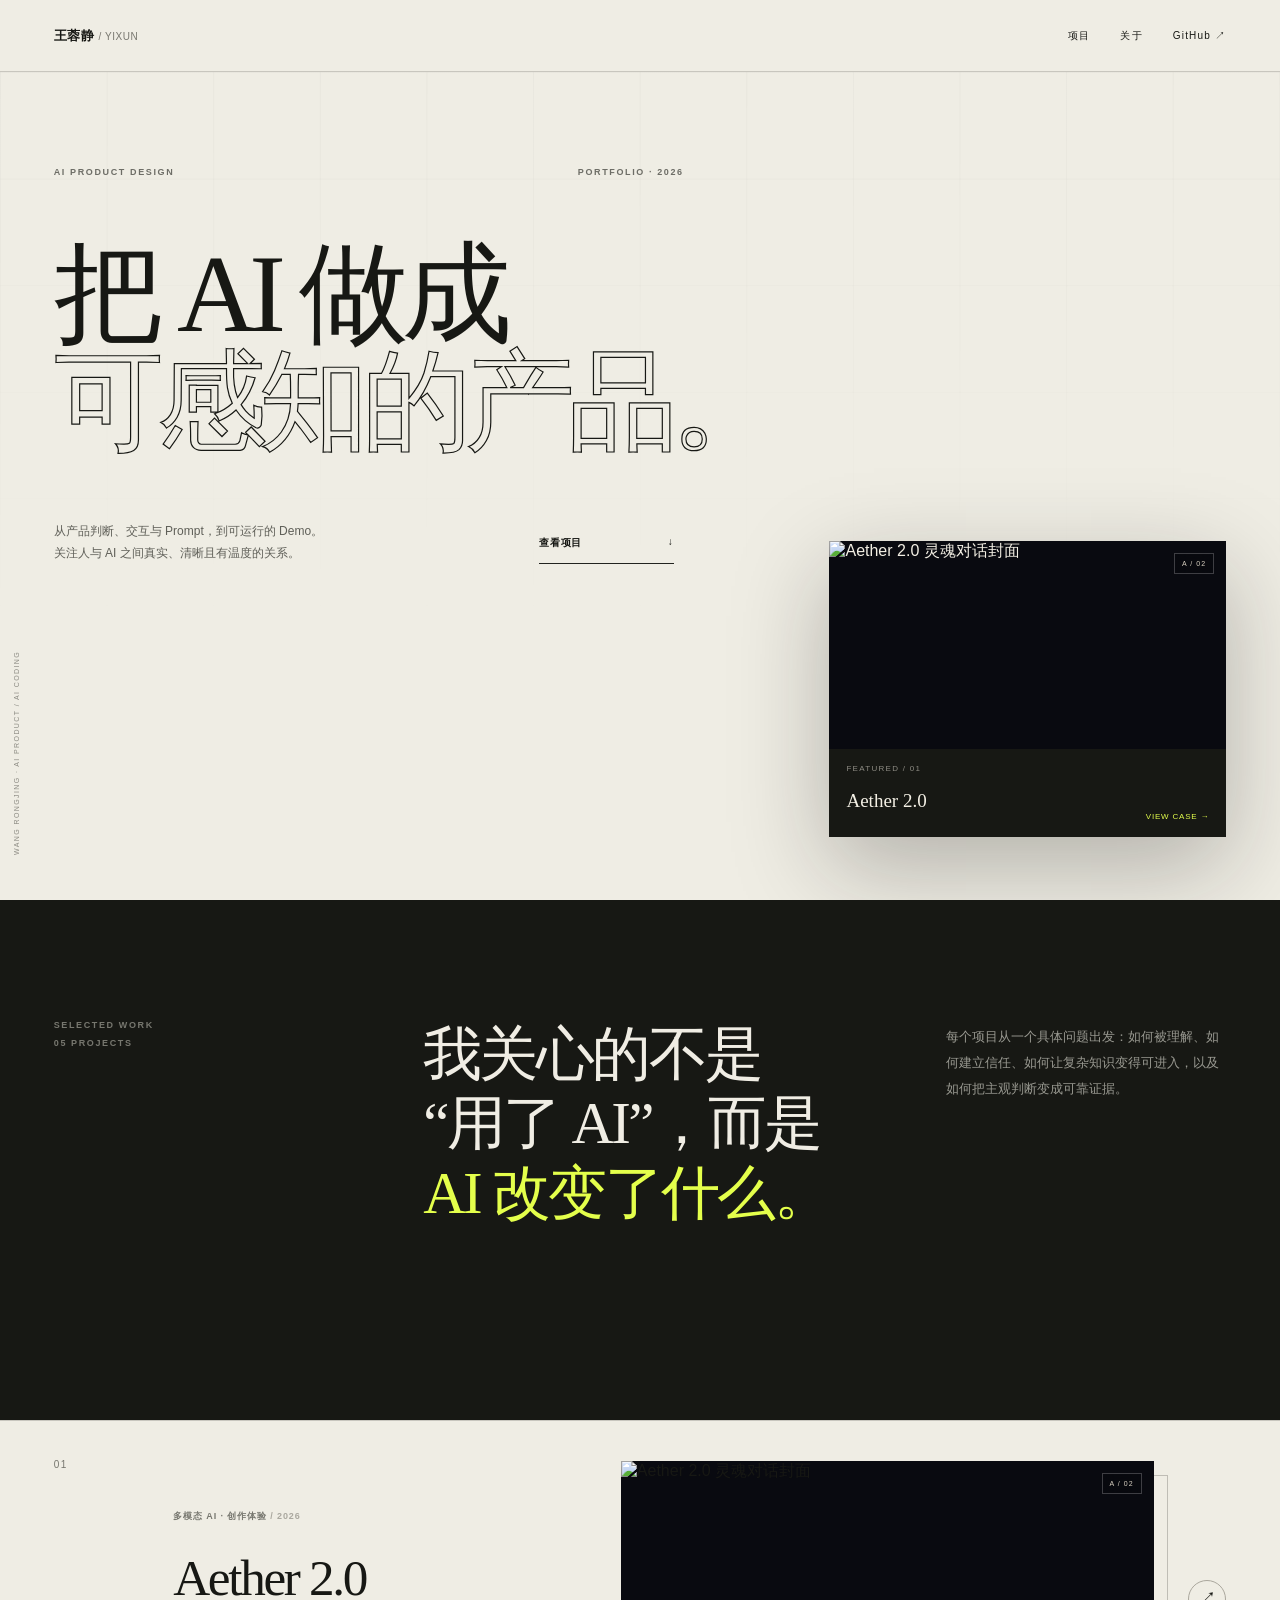
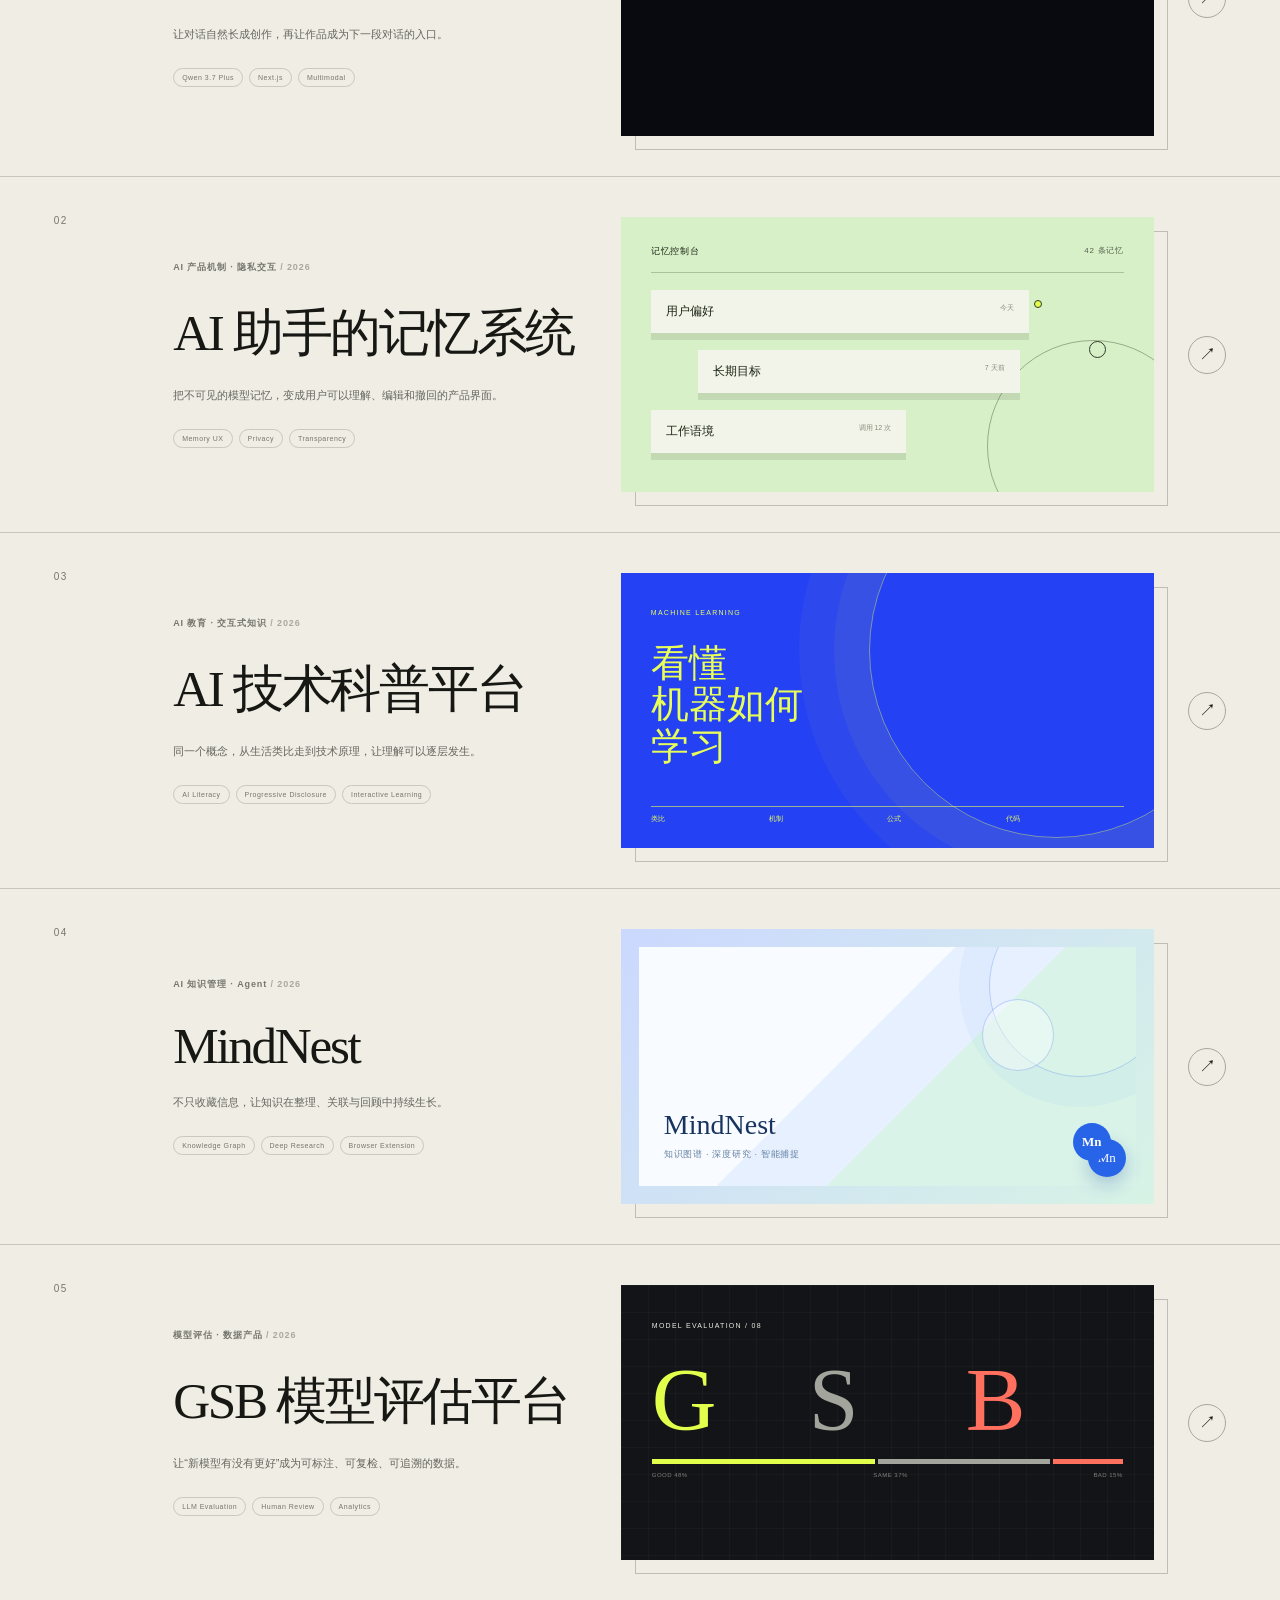
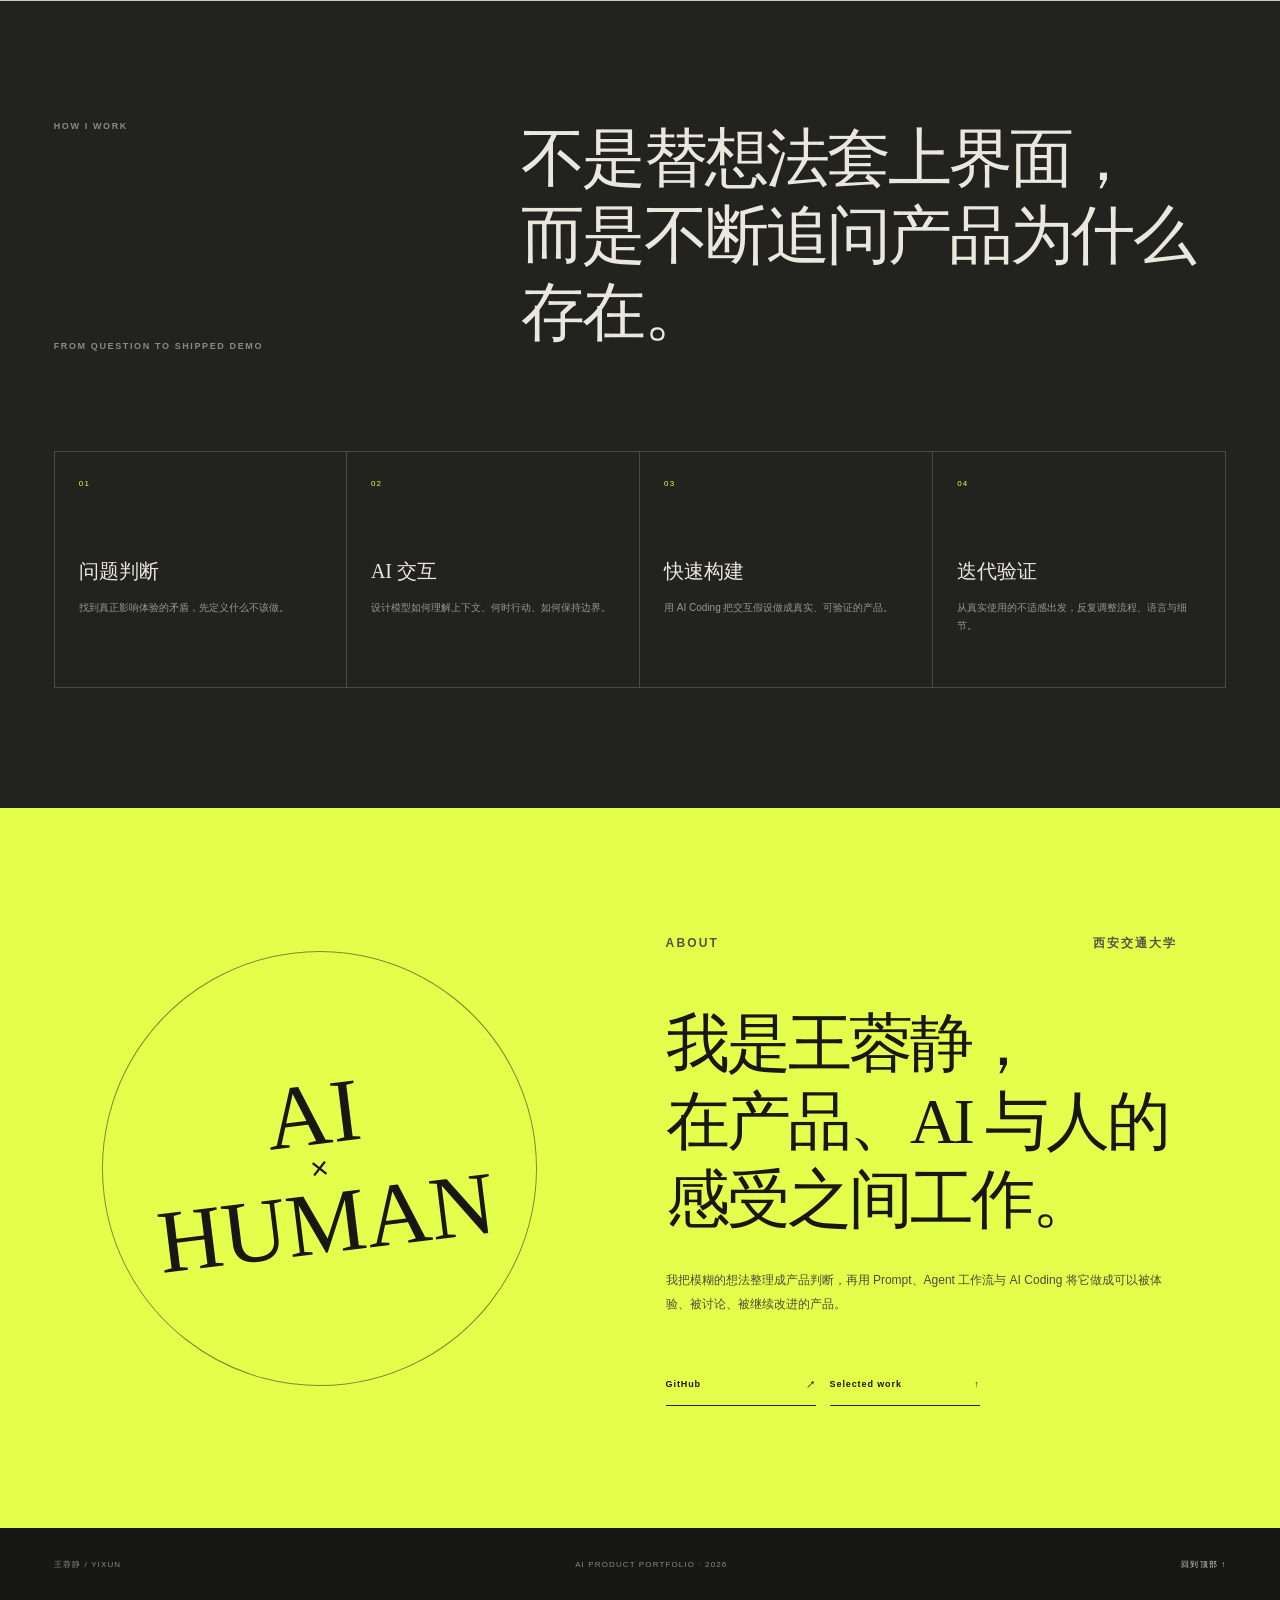
==== index.html @ e0abcdf9 "Add deployable portfolio HTML files" ====
<!doctype html><html lang="zh-CN"><head><meta charset="utf-8"><meta name="viewport" content="width=device-width,initial-scale=1"><title>王蓉静 — AI 产品与 AI Coding 作品集</title><meta name="description" content="把 AI 做成可感知的产品。"><meta property="og:title" content="王蓉静 — AI 产品与 AI Coding 作品集"><meta property="og:description" content="把 AI 做成可感知的产品。"><meta property="og:type" content="website"><link rel="stylesheet" href="/styles.css"></head><body><main id="top"><section class="home-hero"><header class="site-header "><a href="/" class="site-name" aria-label="返回作品集首页">王蓉静 <span>/ YIXUN</span></a><nav aria-label="主导航"><a href="/#work">项目</a><a href="/#about">关于</a><a href="https://github.com/YiXun-13468878779" target="_blank" rel="noreferrer">GitHub ↗</a></nav></header><div class="hero-copy"><p class="eyebrow"><span>AI PRODUCT DESIGN</span><span>PORTFOLIO · 2026</span></p><h1>把 AI 做成<br/><em>可感知的产品。</em></h1><div class="hero-foot"><p>从产品判断、交互与 Prompt，到可运行的 Demo。<br/>关注人与 AI 之间真实、清晰且有温度的关系。</p><a href="#work">查看项目 <span>↓</span></a></div></div><a href="/projects/aether-2" class="hero-feature" aria-label="查看 Aether 2.0 项目"><div class="project-visual visual-aether compact"><img src="https://raw.githubusercontent.com/YiXun-13468878779/aether2.0/main/public/og.jpg" alt="Aether 2.0 灵魂对话封面"/><span class="visual-index">A / 02</span></div><div><span>FEATURED / 01</span><strong>Aether 2.0</strong><i>VIEW CASE →</i></div></a><p class="hero-side-note">WANG RONGJING · AI PRODUCT / AI CODING</p></section><section class="project-index" id="work"><div class="section-intro"><p class="eyebrow"><span>SELECTED WORK</span><span>05 PROJECTS</span></p><h2>我关心的不是<br/>“用了 AI”，而是<br/><em>AI 改变了什么。</em></h2><p class="section-note">每个项目从一个具体问题出发：如何被理解、如何建立信任、如何让复杂知识变得可进入，以及如何把主观判断变成可靠证据。</p></div><div class="project-list"><article class="project-row tone-aether"><a href="/projects/aether-2" class="project-row-link"><div class="row-number">01</div><div class="row-copy"><p>多模态 AI · 创作体验<!-- --> <span>/ <!-- -->2026</span></p><h3>Aether 2.0</h3><p class="project-one-line">让对话自然长成创作，再让作品成为下一段对话的入口。</p><div class="tag-line"><span>Qwen 3.7 Plus</span><span>Next.js</span><span>Multimodal</span></div></div><div class="row-visual"><div class="project-visual visual-aether compact"><img src="https://raw.githubusercontent.com/YiXun-13468878779/aether2.0/main/public/og.jpg" alt="Aether 2.0 灵魂对话封面"/><span class="visual-index">A / 02</span></div></div><div class="row-arrow" aria-hidden="true">↗</div></a></article><article class="project-row tone-memory"><a href="/projects/memory-control" class="project-row-link"><div class="row-number">02</div><div class="row-copy"><p>AI 产品机制 · 隐私交互<!-- --> <span>/ <!-- -->2026</span></p><h3>AI 助手的记忆系统</h3><p class="project-one-line">把不可见的模型记忆，变成用户可以理解、编辑和撤回的产品界面。</p><div class="tag-line"><span>Memory UX</span><span>Privacy</span><span>Transparency</span></div></div><div class="row-visual"><div class="project-visual visual-memory compact" aria-label="AI 记忆系统抽象界面"><div class="memory-head"><span>记忆控制台</span><i>42 条记忆</i></div><div class="memory-line"><b>用户偏好</b><em>今天</em></div><div class="memory-line offset"><b>长期目标</b><em>7 天前</em></div><div class="memory-line short"><b>工作语境</b><em>调用 12 次</em></div><span class="memory-orbit one"></span><span class="memory-orbit two"></span></div></div><div class="row-arrow" aria-hidden="true">↗</div></a></article><article class="project-row tone-clarity"><a href="/projects/ai-clarity" class="project-row-link"><div class="row-number">03</div><div class="row-copy"><p>AI 教育 · 交互式知识<!-- --> <span>/ <!-- -->2026</span></p><h3>AI 技术科普平台</h3><p class="project-one-line">同一个概念，从生活类比走到技术原理，让理解可以逐层发生。</p><div class="tag-line"><span>AI Literacy</span><span>Progressive Disclosure</span><span>Interactive Learning</span></div></div><div class="row-visual"><div class="project-visual visual-clarity compact" aria-label="AI 技术科普概念图"><span class="clarity-label">MACHINE LEARNING</span><strong>看懂<br/>机器如何<br/>学习</strong><div class="clarity-scale"><span>类比</span><span>机制</span><span>公式</span><span>代码</span></div></div></div><div class="row-arrow" aria-hidden="true">↗</div></a></article><article class="project-row tone-mindnest"><a href="/projects/mindnest" class="project-row-link"><div class="row-number">04</div><div class="row-copy"><p>AI 知识管理 · Agent<!-- --> <span>/ <!-- -->2026</span></p><h3>MindNest</h3><p class="project-one-line">不只收藏信息，让知识在整理、关联与回顾中持续生长。</p><div class="tag-line"><span>Knowledge Graph</span><span>Deep Research</span><span>Browser Extension</span></div></div><div class="row-visual"><div class="project-visual visual-mindnest compact"><div class="static-mindnest-preview" role="img" aria-label="MindNest 个人知识库仪表盘"><span>MindNest</span><i>知识图谱 · 深度研究 · 智能捕捉</i><b>Mn</b></div><span class="nest-mark">Mn</span></div></div><div class="row-arrow" aria-hidden="true">↗</div></a></article><article class="project-row tone-gsb"><a href="/projects/gsb-evaluation" class="project-row-link"><div class="row-number">05</div><div class="row-copy"><p>模型评估 · 数据产品<!-- --> <span>/ <!-- -->2026</span></p><h3>GSB 模型评估平台</h3><p class="project-one-line">让“新模型有没有更好”成为可标注、可复检、可追溯的数据。</p><div class="tag-line"><span>LLM Evaluation</span><span>Human Review</span><span>Analytics</span></div></div><div class="row-visual"><div class="project-visual visual-gsb compact" aria-label="GSB 模型评估结果"><span class="gsb-label">MODEL EVALUATION / 08</span><div class="gsb-letters"><strong>G</strong><strong>S</strong><strong>B</strong></div><div class="gsb-bars"><i></i><i></i><i></i></div><div class="gsb-data"><span>GOOD 48%</span><span>SAME 37%</span><span>BAD 15%</span></div></div></div><div class="row-arrow" aria-hidden="true">↗</div></a></article></div></section><section class="practice"><div class="practice-head"><p class="eyebrow"><span>HOW I WORK</span><span>FROM QUESTION TO SHIPPED DEMO</span></p><h2>不是替想法套上界面，<br/>而是不断追问产品为什么存在。</h2></div><div class="practice-grid"><div><span>01</span><strong>问题判断</strong><p>找到真正影响体验的矛盾，先定义什么不该做。</p></div><div><span>02</span><strong>AI 交互</strong><p>设计模型如何理解上下文、何时行动、如何保持边界。</p></div><div><span>03</span><strong>快速构建</strong><p>用 AI Coding 把交互假设做成真实、可验证的产品。</p></div><div><span>04</span><strong>迭代验证</strong><p>从真实使用的不适感出发，反复调整流程、语言与细节。</p></div></div></section><section class="about" id="about"><div class="about-stamp"><span>AI</span><span>×</span><span>HUMAN</span></div><div class="about-copy"><p class="eyebrow"><span>ABOUT</span><span>西安交通大学</span></p><h2>我是王蓉静，<br/>在产品、AI 与人的感受之间工作。</h2><p>我把模糊的想法整理成产品判断，再用 Prompt、Agent 工作流与 AI Coding 将它做成可以被体验、被讨论、被继续改进的产品。</p><div class="about-links"><a href="https://github.com/YiXun-13468878779" target="_blank" rel="noreferrer">GitHub <span>↗</span></a><a href="#work">Selected work <span>↑</span></a></div></div></section><footer class="site-footer"><span>王蓉静 / YIXUN</span><span>AI PRODUCT PORTFOLIO · 2026</span><a href="#top">回到顶部 ↑</a></footer></main></body></html>
---- styles.css ----
:root {
  --ink: #171814;
  --paper: #efede4;
  --warm: #e6e1d4;
  --acid: #e4ff4b;
  --purple: #6c5ce7;
  --hairline: rgba(23, 24, 20, .18);
  --sans: "Helvetica Neue", "PingFang SC", "Microsoft YaHei", sans-serif;
  --serif: "Songti SC", "STSong", "Noto Serif CJK SC", Georgia, serif;
}

* { box-sizing: border-box; }
html { scroll-behavior: smooth; }
body { margin: 0; color: var(--ink); background: var(--paper); font-family: var(--sans); }
a { color: inherit; text-decoration: none; }
img { max-width: 100%; }
button, input { font: inherit; }
::selection { color: #10110d; background: var(--acid); }

.site-header { position: relative; z-index: 20; height: 72px; padding: 0 4.2vw; display: flex; align-items: center; justify-content: space-between; border-bottom: 1px solid var(--hairline); }
.site-name { font-size: 13px; font-weight: 700; letter-spacing: .04em; }
.site-name span { color: #77766e; font-size: 10px; font-weight: 500; }
.site-header nav { display: flex; align-items: center; gap: 30px; }
.site-header nav a { position: relative; font-size: 10px; letter-spacing: .12em; }
.site-header nav a::after { content: ""; position: absolute; left: 0; right: 100%; bottom: -5px; height: 1px; background: currentColor; transition: right .25s ease; }
.site-header nav a:hover::after { right: 0; }
.site-header.dark { color: #f3f0e8; border-color: rgba(255,255,255,.16); }
.site-header.dark .site-name span { color: rgba(255,255,255,.46); }
.eyebrow { margin: 0; display: flex; align-items: center; justify-content: space-between; color: #6d6d66; font-size: 9px; font-weight: 600; letter-spacing: .18em; text-transform: uppercase; }

/* Home */
.home-hero { position: relative; min-height: 100svh; overflow: hidden; background: var(--paper); }
.home-hero::before { content: ""; position: absolute; inset: 72px 0 0; opacity: .22; pointer-events: none; background-image: linear-gradient(rgba(19,20,16,.13) 1px,transparent 1px),linear-gradient(90deg,rgba(19,20,16,.13) 1px,transparent 1px); background-size: 8.33vw 8.33vw; mask-image: linear-gradient(to bottom,#000,transparent 72%); }
.hero-copy { position: relative; z-index: 2; width: 64%; padding: 10.5vh 0 9vh 4.2vw; }
.hero-copy .eyebrow { width: min(630px,95%); }
.hero-copy h1 { max-width: 960px; margin: 7.2vh 0 7vh; font-family: var(--serif); font-size: clamp(62px,8.6vw,146px); font-weight: 400; line-height: .98; letter-spacing: -.065em; }
.hero-copy h1 em { color: transparent; -webkit-text-stroke: 1.2px var(--ink); font-style: normal; }
.hero-foot { width: min(620px,95%); display: flex; align-items: flex-end; justify-content: space-between; gap: 40px; }
.hero-foot p { margin: 0; color: #5f5f58; font-size: 12px; line-height: 1.85; }
.hero-foot a { min-width: 135px; padding: 13px 0; display: flex; justify-content: space-between; border-bottom: 1px solid #22231f; font-size: 10px; font-weight: 700; letter-spacing: .09em; }
.hero-feature { position: absolute; z-index: 4; right: 4.2vw; bottom: 7vh; width: min(31vw,480px); color: #f3efe4; box-shadow: 0 30px 90px rgba(20,18,17,.28); transition: transform .4s cubic-bezier(.2,.8,.2,1); }
.hero-feature:hover { transform: translateY(-8px) rotate(-.35deg); }
.hero-feature > div:last-child { min-height: 88px; padding: 15px 17px 16px; display: grid; grid-template-columns: 1fr auto; gap: 8px 16px; background: #171814; }
.hero-feature > div:last-child span { color: #8d8b83; font-size: 8px; letter-spacing: .16em; }
.hero-feature > div:last-child strong { grid-column: 1; font-family: var(--serif); font-size: 19px; font-weight: 400; }
.hero-feature > div:last-child i { grid-column: 2; grid-row: 1 / 3; align-self: end; color: var(--acid); font-size: 8px; font-style: normal; letter-spacing: .1em; }
.hero-side-note { position: absolute; left: 20px; bottom: 45px; margin: 0; transform: rotate(-90deg); transform-origin: left bottom; color: #8a8981; font-size: 7px; letter-spacing: .2em; }

.section-intro { min-height: 520px; padding: 120px 4.2vw 80px; display: grid; grid-template-columns: 1fr 1.55fr 1fr; gap: 7vw; align-items: start; background: #171814; color: #f0ede4; }
.section-intro .eyebrow { color: #77776f; flex-direction: column; align-items: flex-start; gap: 8px; }
.section-intro h2 { margin: 0; font-family: var(--serif); font-size: clamp(38px,4.6vw,72px); font-weight: 400; line-height: 1.18; letter-spacing: -.045em; }
.section-intro h2 em { color: var(--acid); font-style: normal; }
.section-note { margin: 4px 0 0; color: #989890; font-family: var(--serif); font-size: 13px; line-height: 2; }

.project-list { background: var(--paper); }
.project-row { border-top: 1px solid var(--hairline); }
.project-row:last-child { border-bottom: 1px solid var(--hairline); }
.project-row-link { min-height: 355px; padding: 38px 4.2vw; display: grid; grid-template-columns: 8% 36% minmax(390px,1fr) 4%; gap: 2vw; align-items: center; overflow: hidden; }
.row-number { align-self: start; color: #77776f; font-size: 10px; letter-spacing: .14em; }
.row-copy { position: relative; z-index: 2; }
.row-copy > p:first-child { margin: 0 0 25px; color: #77776f; font-size: 9px; font-weight: 600; letter-spacing: .1em; }
.row-copy > p:first-child span { color: #aaa89f; }
.row-copy h3 { margin: 0 0 18px; font-family: var(--serif); font-size: clamp(34px,4vw,62px); font-weight: 400; letter-spacing: -.045em; }
.project-one-line { max-width: 450px; margin: 0; color: #66665f; font-size: 11px; line-height: 1.8; }
.tag-line { margin-top: 24px; display: flex; gap: 6px; flex-wrap: wrap; }
.tag-line span { padding: 5px 8px; border: 1px solid #cbc8bd; border-radius: 30px; color: #77766f; font-size: 7px; letter-spacing: .07em; }
.row-visual { position: relative; height: 275px; transition: transform .45s cubic-bezier(.2,.8,.2,1); }
.row-visual::after { content: ""; position: absolute; inset: 14px -14px -14px 14px; z-index: 0; border: 1px solid rgba(20,21,17,.22); }
.row-visual .project-visual { position: relative; z-index: 1; }
.row-arrow { justify-self: end; width: 38px; height: 38px; display: grid; place-items: center; border: 1px solid #aaa79d; border-radius: 50%; font-size: 17px; transition: .3s ease; }
.project-row-link:hover .row-visual { transform: translateX(-9px) rotate(-.45deg); }
.project-row-link:hover .row-arrow { color: #141510; background: var(--acid); border-color: var(--acid); transform: rotate(45deg); }
.project-row-link:hover h3 { text-decoration: underline; text-decoration-thickness: 1px; text-underline-offset: 8px; }

/* Shared project artwork */
.project-visual { position: relative; width: 100%; height: 100%; overflow: hidden; }
.visual-aether { min-height: 360px; background: #090a10; }
.visual-aether.compact { min-height: 0; aspect-ratio: 1200 / 630; }
.visual-aether img { width: 100%; height: 100%; display: block; object-fit: cover; transition: transform .7s ease; }
.visual-aether:hover img { transform: scale(1.015); }
.visual-index { position: absolute; right: 12px; top: 12px; padding: 6px 7px; color: #d9d2c2; border: 1px solid rgba(255,255,255,.22); background: rgba(10,10,15,.38); font-size: 7px; letter-spacing: .15em; backdrop-filter: blur(8px); }
.visual-memory { padding: 28px 30px; background: #d8f0c8; color: #1b2516; }
.visual-memory::before { content: ""; position: absolute; width: 210px; height: 210px; right: -45px; bottom: -60px; border: 1px solid rgba(34,45,27,.35); border-radius: 50%; }
.memory-head { padding-bottom: 14px; display: flex; justify-content: space-between; border-bottom: 1px solid rgba(32,45,27,.24); font-size: 9px; letter-spacing: .08em; }
.memory-head i { color: #56614e; font-size: 8px; font-style: normal; }
.memory-line { position: relative; z-index: 2; width: 80%; margin-top: 17px; padding: 13px 15px; display: flex; justify-content: space-between; background: #f3f4e9; box-shadow: 0 7px 0 rgba(45,51,37,.12); }
.memory-line.offset { width: 68%; margin-left: 10%; }
.memory-line.short { width: 54%; }
.memory-line b { font-family: var(--serif); font-size: 12px; font-weight: 400; }
.memory-line em { color: #898b7f; font-size: 7px; font-style: normal; }
.memory-orbit { position: absolute; border: 1px solid #2f3a29; border-radius: 50%; }
.memory-orbit.one { width: 8px; height: 8px; right: 21%; top: 30%; background: var(--acid); }
.memory-orbit.two { width: 17px; height: 17px; right: 9%; top: 45%; }
.visual-clarity { padding: 28px 30px; color: #e8ff57; background: #2541f4; }
.visual-clarity::after { content: ""; position: absolute; right: -17%; top: -40%; width: 70%; aspect-ratio: 1; border: 1px solid rgba(231,255,85,.45); border-radius: 50%; box-shadow: 0 0 0 35px rgba(231,255,85,.05),0 0 0 70px rgba(231,255,85,.04); }
.clarity-label { position: relative; z-index: 2; font-size: 7px; letter-spacing: .18em; }
.visual-clarity strong { position: relative; z-index: 2; margin-top: 24px; display: block; font-family: var(--serif); font-size: clamp(22px,3vw,42px); font-weight: 400; line-height: 1.08; }
.clarity-scale { position: absolute; z-index: 2; left: 30px; right: 30px; bottom: 24px; display: grid; grid-template-columns: repeat(4,1fr); border-top: 1px solid rgba(232,255,87,.6); }
.clarity-scale span { padding-top: 7px; font-size: 7px; }
.visual-mindnest { padding: 18px; background: linear-gradient(135deg,#cbd8ff,#d7f3e5); }
.visual-mindnest img { width: 100%; height: 100%; object-fit: cover; object-position: top; box-shadow: 0 12px 30px rgba(41,64,100,.17); }
.nest-mark { position: absolute; right: 28px; bottom: 27px; width: 38px; height: 38px; display: grid; place-items: center; color: white; background: #2764e8; border-radius: 50%; font-family: var(--serif); font-size: 13px; box-shadow: 0 7px 18px rgba(30,73,170,.28); }
.visual-gsb { padding: 29px 31px; color: #ecede7; background: #121417; }
.visual-gsb::before { content: ""; position: absolute; inset: 0; opacity: .22; background-image: linear-gradient(rgba(255,255,255,.13) 1px,transparent 1px),linear-gradient(90deg,rgba(255,255,255,.13) 1px,transparent 1px); background-size: 27px 27px; }
.gsb-label { position: relative; font-size: 7px; letter-spacing: .18em; }
.gsb-letters { position: relative; margin-top: 22px; display: grid; grid-template-columns: repeat(3,1fr); }
.gsb-letters strong { font-family: var(--serif); font-size: clamp(42px,7vw,90px); font-weight: 400; line-height: 1; }
.gsb-letters strong:nth-child(1) { color: #e2ff4b; }.gsb-letters strong:nth-child(2) { color: #a3a59c; }.gsb-letters strong:nth-child(3) { color: #ff705f; }
.gsb-bars { position: relative; height: 5px; margin-top: 15px; display: grid; grid-template-columns: 48fr 37fr 15fr; gap: 3px; }
.gsb-bars i:nth-child(1) { background:#e2ff4b; }.gsb-bars i:nth-child(2) { background:#a3a59c; }.gsb-bars i:nth-child(3) { background:#ff705f; }
.gsb-data { position: relative; margin-top: 8px; display: flex; justify-content: space-between; color: #81837c; font-size: 6px; letter-spacing: .08em; }

.practice { padding: 120px 4.2vw; color: #eae7df; background: #22231f; }
.practice-head { display: grid; grid-template-columns: 1fr 2fr; gap: 9vw; }
.practice-head .eyebrow { color: #8a8a82; flex-direction: column; align-items: flex-start; gap: 8px; }
.practice-head h2 { margin: 0; font-family: var(--serif); font-size: clamp(38px,5vw,72px); font-weight: 400; line-height: 1.2; letter-spacing: -.045em; }
.practice-grid { margin-top: 100px; display: grid; grid-template-columns: repeat(4,1fr); border-top: 1px solid rgba(255,255,255,.18); border-bottom: 1px solid rgba(255,255,255,.18); }
.practice-grid > div { min-height: 235px; padding: 20px 24px; border-right: 1px solid rgba(255,255,255,.18); }
.practice-grid > div:first-child { border-left: 1px solid rgba(255,255,255,.18); }
.practice-grid span { color: var(--acid); font-size: 8px; letter-spacing: .15em; }
.practice-grid strong { margin: 68px 0 14px; display: block; font-family: var(--serif); font-size: 20px; font-weight: 400; }
.practice-grid p { margin: 0; color: #97978f; font-size: 10px; line-height: 1.8; }

.about { min-height: 720px; padding: 110px 8vw; display: grid; grid-template-columns: .9fr 1.4fr; gap: 10vw; align-items: center; background: var(--acid); }
.about-stamp { width: min(34vw,450px); aspect-ratio: 1; display: grid; place-content: center; justify-items: center; border: 1px solid rgba(23,24,20,.5); border-radius: 50%; transform: rotate(-7deg); font-family: var(--serif); font-size: clamp(42px,7vw,92px); line-height: .8; }
.about-stamp span:nth-child(2) { font-family: var(--sans); font-size: .35em; line-height: 1.2; }
.about-copy .eyebrow { color: #525443; }
.about-copy h2 { margin: 50px 0 28px; font-family: var(--serif); font-size: clamp(38px,5vw,72px); font-weight: 400; line-height: 1.22; letter-spacing: -.045em; }
.about-copy > p { max-width: 620px; margin: 0; color: #4a4c3a; font-size: 12px; line-height: 2; }
.about-links { margin-top: 50px; display: flex; gap: 14px; }
.about-links a { min-width: 150px; padding: 13px 0; display: flex; justify-content: space-between; border-bottom: 1px solid #24251e; font-size: 9px; font-weight: 700; letter-spacing: .1em; }
.site-footer { min-height: 72px; padding: 0 4.2vw; display: flex; align-items: center; justify-content: space-between; color: #898981; background: #171814; font-size: 8px; letter-spacing: .14em; }
.site-footer a { color: #d5d2ca; }

/* Case study */
.case-page { background: var(--paper); }
.case-hero { position: relative; min-height: 100svh; overflow: hidden; }
.case-aether .case-hero,.case-gsb .case-hero { color: #eeeae2; background: #0c0d12; }
.case-memory .case-hero { background: #d8f0c8; }
.case-clarity .case-hero { color: #ecff77; background: #2541f4; }
.case-mindnest .case-hero { background: #e7eef8; }
.back-link { position: absolute; z-index: 5; left: 4.2vw; top: 108px; font-size: 8px; letter-spacing: .12em; opacity: .6; }
.case-title { position: relative; z-index: 3; width: 48%; padding: 20vh 0 9vh 4.2vw; }
.case-title .eyebrow { max-width: 570px; }
.case-aether .case-title .eyebrow,.case-gsb .case-title .eyebrow { color: rgba(255,255,255,.44); }
.case-clarity .case-title .eyebrow { color: rgba(234,255,111,.66); }
.case-title h1 { margin: 7vh 0 10px; font-family: var(--serif); font-size: clamp(66px,9vw,138px); font-weight: 400; line-height: .95; letter-spacing: -.065em; }
.case-english { margin: 0 0 42px; color: #75756e; font-family: var(--serif); font-size: 13px; font-style: italic; }
.case-aether .case-english,.case-gsb .case-english { color: #85817b; }
.case-clarity .case-english { color: rgba(234,255,111,.68); }
.case-lead { max-width: 620px; margin: 0; font-family: var(--serif); font-size: 15px; line-height: 1.9; }
.case-actions { margin-top: 44px; display: flex; gap: 10px; }
.case-actions a { min-width: 140px; padding: 13px 15px; display: flex; justify-content: space-between; border: 1px solid currentColor; font-size: 8px; font-weight: 700; letter-spacing: .1em; transition: .25s ease; }
.case-actions .primary-action { color: #171814; background: var(--acid); border-color: var(--acid); }
.case-actions a:hover { transform: translateY(-3px); box-shadow: 0 9px 25px rgba(0,0,0,.12); }
.case-hero-visual { position: absolute; right: -5vw; bottom: 0; width: 51vw; height: calc(100% - 72px); padding: 11vh 4.2vw 8vh 2vw; }
.case-hero-visual .project-visual { box-shadow: 0 28px 80px rgba(0,0,0,.22); }
.case-aether .case-hero-visual .visual-aether { transform: rotate(-2deg); border: 8px solid #191a23; }
.case-meta { min-height: 150px; padding: 30px 4.2vw; display: grid; grid-template-columns: 1.1fr .7fr 1.8fr; align-items: center; border-top: 1px solid var(--hairline); border-bottom: 1px solid var(--hairline); background: #f5f2e9; }
.case-meta > div { min-height: 78px; padding: 5px 30px; display: grid; align-content: start; gap: 13px; border-left: 1px solid var(--hairline); }
.case-meta > div:last-child { border-right: 1px solid var(--hairline); }
.case-meta span { color: #8b8a82; font-size: 8px; letter-spacing: .13em; }
.case-meta strong,.case-meta p { margin: 0; font-family: var(--serif); font-size: 13px; font-weight: 400; line-height: 1.6; }

.case-thesis { padding: 120px 4.2vw 140px; display: grid; grid-template-columns: .35fr 1fr 1.2fr; gap: 5vw; align-items: start; }
.thesis-number { color: #b9b6ac; font-family: var(--serif); font-size: 120px; line-height: .7; }
.thesis-block { padding-top: 12px; border-top: 1px solid var(--ink); }
.thesis-block span { font-size: 8px; font-weight: 700; letter-spacing: .14em; }
.thesis-block p { margin: 40px 0 0; font-family: var(--serif); font-size: clamp(20px,2.2vw,31px); line-height: 1.65; }
.thesis-block.highlight { color: #11120e; background: var(--acid); border-top: 0; padding: 22px 25px 28px; transform: rotate(.8deg); }
.thesis-block.highlight p { margin-top: 48px; }

.case-experience { padding: 110px 4.2vw 130px; color: #e9e4ed; background: #0b0c13; }
.case-section-head { display: grid; grid-template-columns: .65fr 1.4fr; gap: 6vw; align-items: start; }
.case-section-head > span,.decision-intro > span,.contribution-section > div > span { color: #77766f; font-size: 8px; font-weight: 600; letter-spacing: .17em; }
.case-section-head h2,.decision-intro h2,.contribution-section h2 { margin: 0; font-family: var(--serif); font-size: clamp(38px,5vw,68px); font-weight: 400; line-height: 1.18; letter-spacing: -.045em; }
.aether-system { margin-top: 90px; display: grid; grid-template-columns: repeat(3,1fr); border: 1px solid rgba(255,255,255,.17); }
.aether-panel { position: relative; min-height: 490px; padding: 24px; border-right: 1px solid rgba(255,255,255,.17); overflow: hidden; }
.aether-panel:last-child { border-right: 0; }
.aether-panel > span { color: #7a718b; font-size: 8px; letter-spacing: .14em; }
.panel-dialogue { background: radial-gradient(circle at 90% 10%,rgba(106,79,199,.17),transparent 34%),#10111a; }
.mini-chat { max-width: 85%; margin-top: 45px; padding: 16px 17px; color: #ada5b5; border: 1px solid rgba(255,255,255,.1); background: rgba(255,255,255,.04); font-family: var(--serif); font-size: 10px; line-height: 1.8; }
.mini-chat.human { margin: 18px 0 0 auto; color: #b7afbf; background: rgba(111,91,179,.14); }
.mini-chat.invitation { margin-top: 18px; color: #e2daf3; border-color: rgba(184,165,255,.25); }
.panel-canvas { background: #dedad2; }
.panel-canvas > span { color: #716b75; }
.mini-canvas { position: relative; width: 88%; aspect-ratio: 1 / 1.15; margin: 43px auto 0; overflow: hidden; background: #f5f0e4; box-shadow: 0 15px 36px rgba(30,26,35,.2); }
.mini-canvas i { position: absolute; left: 25%; top: 27%; width: 51%; height: 40%; border: 5px solid #6f5ac5; border-radius: 50%; transform: rotate(18deg); }
.mini-canvas i:nth-child(2) { left: 34%; top: 20%; width: 37%; height: 53%; border-color: #181916; transform: rotate(-21deg); }
.mini-canvas i:nth-child(3) { left: 43%; top: 29%; width: 10%; height: 47%; border-color: #d47870; border-width: 8px 2px 3px 6px; transform: rotate(8deg); }
.mini-canvas b { position: absolute; left: 28%; top: 45%; width: 45%; height: 3px; background: #327e89; transform: rotate(-9deg); }
.mini-tools { position: absolute; left: 24px; right: 24px; bottom: 24px; display: flex; gap: 8px; }
.mini-tools i { width: 17px; height: 17px; border-radius: 50%; background: #181916; }.mini-tools i:nth-child(2){background:#6f5ac5}.mini-tools i:nth-child(3){background:#d47870}.mini-tools i:nth-child(4){background:#327e89}.mini-tools i:nth-child(5){background:#eee8dc;border:1px solid #aaa}
.panel-reflection { background: radial-gradient(circle at 80% 20%,rgba(54,104,119,.17),transparent 34%),#10111a; }
.mini-art { position: relative; height: 160px; margin: 40px 0 26px; background: #dedad2; }
.mini-art i { position: absolute; left: 17%; top: 24%; width: 30%; height: 50%; border: 4px solid #6f5ac5; border-radius: 50%; transform: rotate(17deg); }.mini-art i:nth-child(2){left:28%;top:19%;border-color:#24251f;transform:rotate(-19deg)}.mini-art b{position:absolute;left:21%;top:49%;width:38%;height:3px;background:#d47870;transform:rotate(8deg)}
.panel-reflection p { margin: 0; color: #b3abb8; font-family: var(--serif); font-size: 11px; line-height: 1.9; }

.light-experience { color: var(--ink); background: #e7eef8; }
.mindnest-gallery { margin-top: 85px; display: grid; grid-template-columns: 1.15fr .85fr; gap: 18px; }
.mindnest-gallery figure { margin: 0; padding: 14px; background: #f7f7f2; box-shadow: 0 14px 38px rgba(30,55,90,.1); }
.mindnest-gallery figure.gallery-wide { grid-column: 1 / 3; }
.mindnest-gallery img { width: 100%; display: block; border: 1px solid rgba(32,40,55,.1); }
.mindnest-gallery figcaption { padding: 13px 3px 2px; color: #6e737a; font-family: var(--serif); font-size: 10px; }

.feature-section { padding: 120px 4.2vw 140px; background: #f5f2e9; }
.feature-grid { margin-top: 90px; display: grid; grid-template-columns: repeat(2,1fr); border-top: 1px solid var(--hairline); border-left: 1px solid var(--hairline); }
.feature-grid article { min-height: 300px; padding: 28px 32px; border-right: 1px solid var(--hairline); border-bottom: 1px solid var(--hairline); }
.feature-grid article > span { color: #99978f; font-size: 8px; letter-spacing: .15em; }
.feature-grid h3 { margin: 90px 0 17px; font-family: var(--serif); font-size: 26px; font-weight: 400; }
.feature-grid p { max-width: 480px; margin: 0; color: #6d6c65; font-size: 11px; line-height: 1.9; }

.decision-section { padding: 120px 4.2vw 140px; display: grid; grid-template-columns: .8fr 1.2fr; gap: 9vw; color: #eeebe4; background: #22231f; }
.decision-intro > span { color: #85857d; }
.decision-intro h2 { margin-top: 45px; }
.decision-list { border-top: 1px solid rgba(255,255,255,.2); }
.decision-list article { padding: 30px 0 34px; display: grid; grid-template-columns: 120px .8fr 1.25fr; gap: 25px; border-bottom: 1px solid rgba(255,255,255,.2); }
.decision-list span { color: var(--acid); font-size: 7px; letter-spacing: .13em; }
.decision-list h3 { margin: 0; font-family: var(--serif); font-size: 18px; font-weight: 400; }
.decision-list p { margin: 0; color: #96968e; font-size: 10px; line-height: 1.9; }

.contribution-section { padding: 120px 4.2vw; display: grid; grid-template-columns: .75fr 1.25fr; gap: 9vw; background: var(--acid); }
.contribution-section h2 { margin-top: 30px; }
.contribution-section ol { margin: 0; padding: 0; list-style: none; border-top: 1px solid rgba(23,24,20,.35); }
.contribution-section li { min-height: 80px; padding: 0 5px; display: flex; align-items: center; gap: 30px; border-bottom: 1px solid rgba(23,24,20,.35); font-family: var(--serif); font-size: 15px; }
.contribution-section li span { color: #686b49; font-family: var(--sans); font-size: 8px; letter-spacing: .14em; }
.case-cta { padding: 100px 4.2vw 115px; color: #e9e6de; background: #171814; }
.case-cta > span { color: #7b7b73; font-size: 8px; letter-spacing: .16em; }
.case-cta > a { margin-top: 38px; padding: 30px 0; display: grid; grid-template-columns: 1fr 1fr auto; align-items: end; gap: 30px; border-top: 1px solid rgba(255,255,255,.2); border-bottom: 1px solid rgba(255,255,255,.2); }
.case-cta strong { font-family: var(--serif); font-size: clamp(42px,7vw,90px); font-weight: 400; letter-spacing: -.05em; }
.case-cta i { color: #898981; font-family: var(--serif); font-size: 11px; font-style: normal; line-height: 1.8; }
.case-cta b { color: var(--acid); font-size: 32px; font-weight: 400; transition: transform .3s ease; }
.case-cta a:hover b { transform: translateX(12px); }
.case-footer { border-top: 1px solid rgba(255,255,255,.12); }

@media (max-width: 1050px) {
  .hero-copy { width: 76%; }.hero-feature { width: 38vw; }
  .project-row-link { grid-template-columns: 7% 37% minmax(330px,1fr) 4%; }
  .project-row-link { min-height: 325px; }.row-visual { height: 235px; }
  .case-title { width: 55%; }.case-hero-visual { right: -12vw; width: 55vw; }
  .aether-panel { min-height: 440px; padding: 18px; }.mini-chat { padding: 12px; font-size: 9px; }
  .decision-list article { grid-template-columns: 95px .8fr 1.2fr; }
}

@media (max-width: 760px) {
  .site-header { height: 62px; padding: 0 20px; }.site-header nav { gap: 16px; }.site-header nav a:nth-child(2){display:none}
  .home-hero { min-height: 880px; }.home-hero::before { inset: 62px 0 0; background-size: 25vw 25vw; }
  .hero-copy { width: 100%; padding: 10vh 20px 0; }.hero-copy h1 { margin: 8vh 0 6vh; font-size: clamp(56px,17vw,86px); line-height: 1.03; }.hero-foot { display: grid; }
  .hero-feature { left: 20px; right: 20px; bottom: 50px; width: auto; }.hero-side-note { display:none; }
  .section-intro { min-height: 0; padding: 80px 20px; grid-template-columns: 1fr; gap: 45px; }.section-intro .eyebrow { flex-direction:row; }.section-intro h2 { font-size: 43px; }
  .project-row-link { min-height: 0; padding: 34px 20px 44px; grid-template-columns: 30px 1fr; gap: 10px; }.row-copy { grid-column: 2; }.row-visual { grid-column: 1 / 3; height: auto; aspect-ratio: 1.55; margin-top: 24px; }.row-arrow { position:absolute; right:20px; margin-top:-8px; }.project-one-line { font-size:10px; }
  .practice { padding: 80px 20px; }.practice-head { grid-template-columns: 1fr; gap: 45px; }.practice-grid { margin-top: 65px; grid-template-columns: 1fr 1fr; }.practice-grid > div:nth-child(3){border-left:1px solid rgba(255,255,255,.18)}
  .about { min-height: 0; padding: 85px 20px; grid-template-columns: 1fr; gap: 70px; }.about-stamp { width: 70vw; margin:auto; }.about-copy h2 { margin-top:35px; font-size:42px; }
  .site-footer { min-height: 90px; padding: 20px; gap: 10px; flex-wrap: wrap; }
  .back-link { left: 20px; top: 90px; }.case-hero { min-height: 930px; }.case-title { width: 100%; padding: 18vh 20px 0; }.case-title h1 { margin-top: 6vh; font-size: 64px; }.case-lead { font-size: 13px; }.case-actions { flex-wrap:wrap; }
  .case-hero-visual { left: 20px; right: 20px; bottom: 35px; width: auto; height: 330px; padding: 0; }.case-hero-visual .project-visual { min-height:0; }
  .case-meta { padding: 20px; grid-template-columns: 1fr; }.case-meta > div,.case-meta > div:last-child { min-height: 85px; padding: 18px 5px; border:0; border-bottom:1px solid var(--hairline)}
  .case-thesis { padding: 90px 20px; grid-template-columns: 1fr; gap: 42px; }.thesis-number { font-size:82px}.thesis-block p { margin-top:28px; font-size:23px; }
  .case-experience,.feature-section { padding: 80px 20px; }.case-section-head { grid-template-columns:1fr; gap:35px}.case-section-head h2{font-size:42px}
  .aether-system { margin-top:60px; grid-template-columns:1fr}.aether-panel { min-height:430px; border-right:0; border-bottom:1px solid rgba(255,255,255,.17)}
  .mindnest-gallery { margin-top:55px; grid-template-columns:1fr}.mindnest-gallery figure.gallery-wide { grid-column:auto }
  .feature-grid { margin-top:55px; grid-template-columns:1fr}.feature-grid article{min-height:260px}.feature-grid h3{margin-top:65px}
  .decision-section,.contribution-section { padding:80px 20px; grid-template-columns:1fr; gap:65px}.decision-list article{grid-template-columns:1fr; gap:16px}.decision-list p{font-size:11px}
  .case-cta { padding:80px 20px}.case-cta > a{grid-template-columns:1fr auto}.case-cta i{grid-column:1}.case-cta b{grid-column:2;grid-row:1 / 3}.case-cta strong{font-size:48px}
}

@media (prefers-reduced-motion: reduce) {
  html { scroll-behavior: auto; }
  *,*::before,*::after { transition-duration: .01ms!important; animation-duration: .01ms!important; }
}

.static-mindnest-preview{position:relative;width:100%;height:100%;min-height:180px;display:grid;align-content:end;gap:7px;padding:25px;color:#17335f;background:linear-gradient(135deg,#f8fbff 0 43%,#e6f0ff 43% 58%,#d9f3e8 58%);overflow:hidden}
.static-mindnest-preview:before,.static-mindnest-preview:after{content:"";position:absolute;border:1px solid rgba(39,100,232,.25);border-radius:50%}.static-mindnest-preview:before{width:180px;height:180px;right:-35px;top:-52px;box-shadow:0 0 0 30px rgba(39,100,232,.04)}.static-mindnest-preview:after{width:70px;height:70px;right:82px;top:52px;background:rgba(255,255,255,.38)}
.static-mindnest-preview span{position:relative;z-index:2;font-family:var(--serif);font-size:28px}.static-mindnest-preview i{position:relative;z-index:2;color:#6480a1;font-size:9px;font-style:normal;letter-spacing:.08em}.static-mindnest-preview b{position:absolute;z-index:2;right:25px;bottom:25px;width:38px;height:38px;display:grid;place-items:center;color:#fff;background:#2764e8;border-radius:50%;font-family:var(--serif);font-size:13px}
.mindnest-gallery .static-mindnest-preview{min-height:310px}.gallery-wide .static-mindnest-preview{min-height:430px}
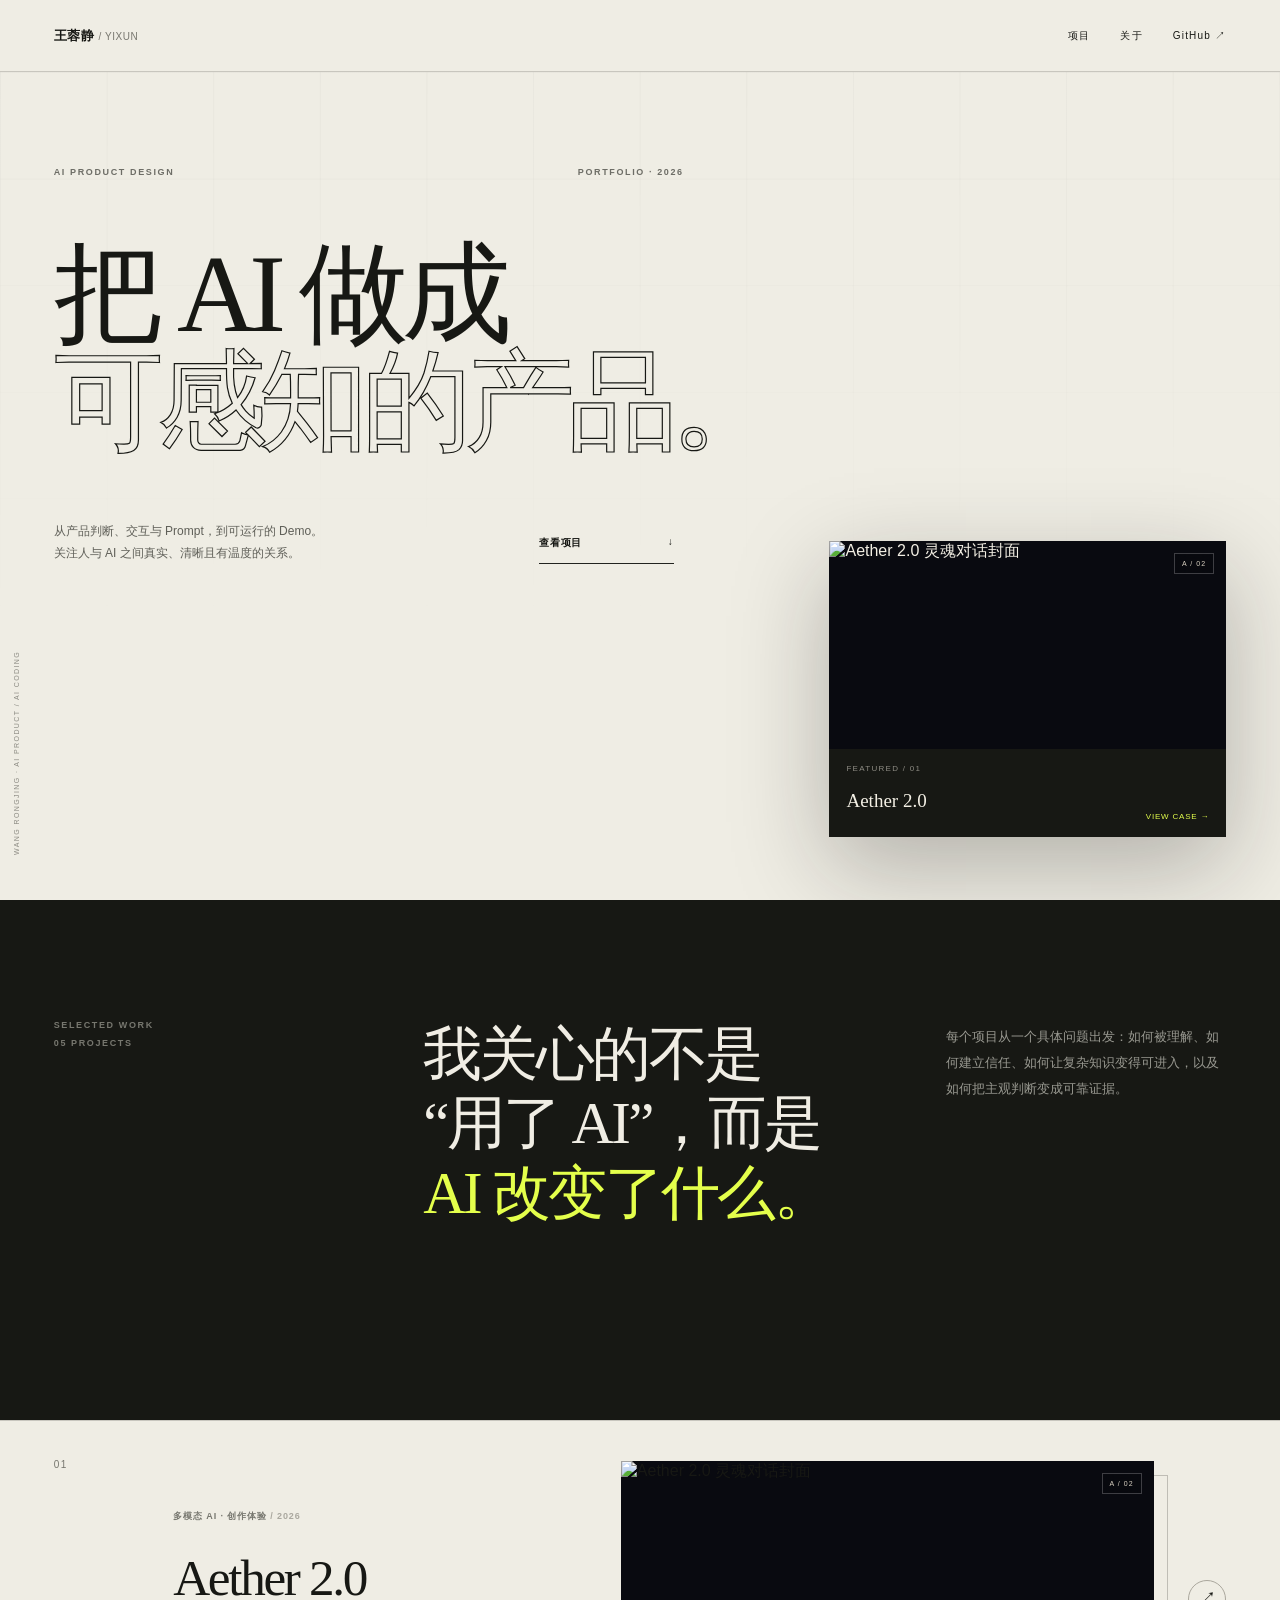
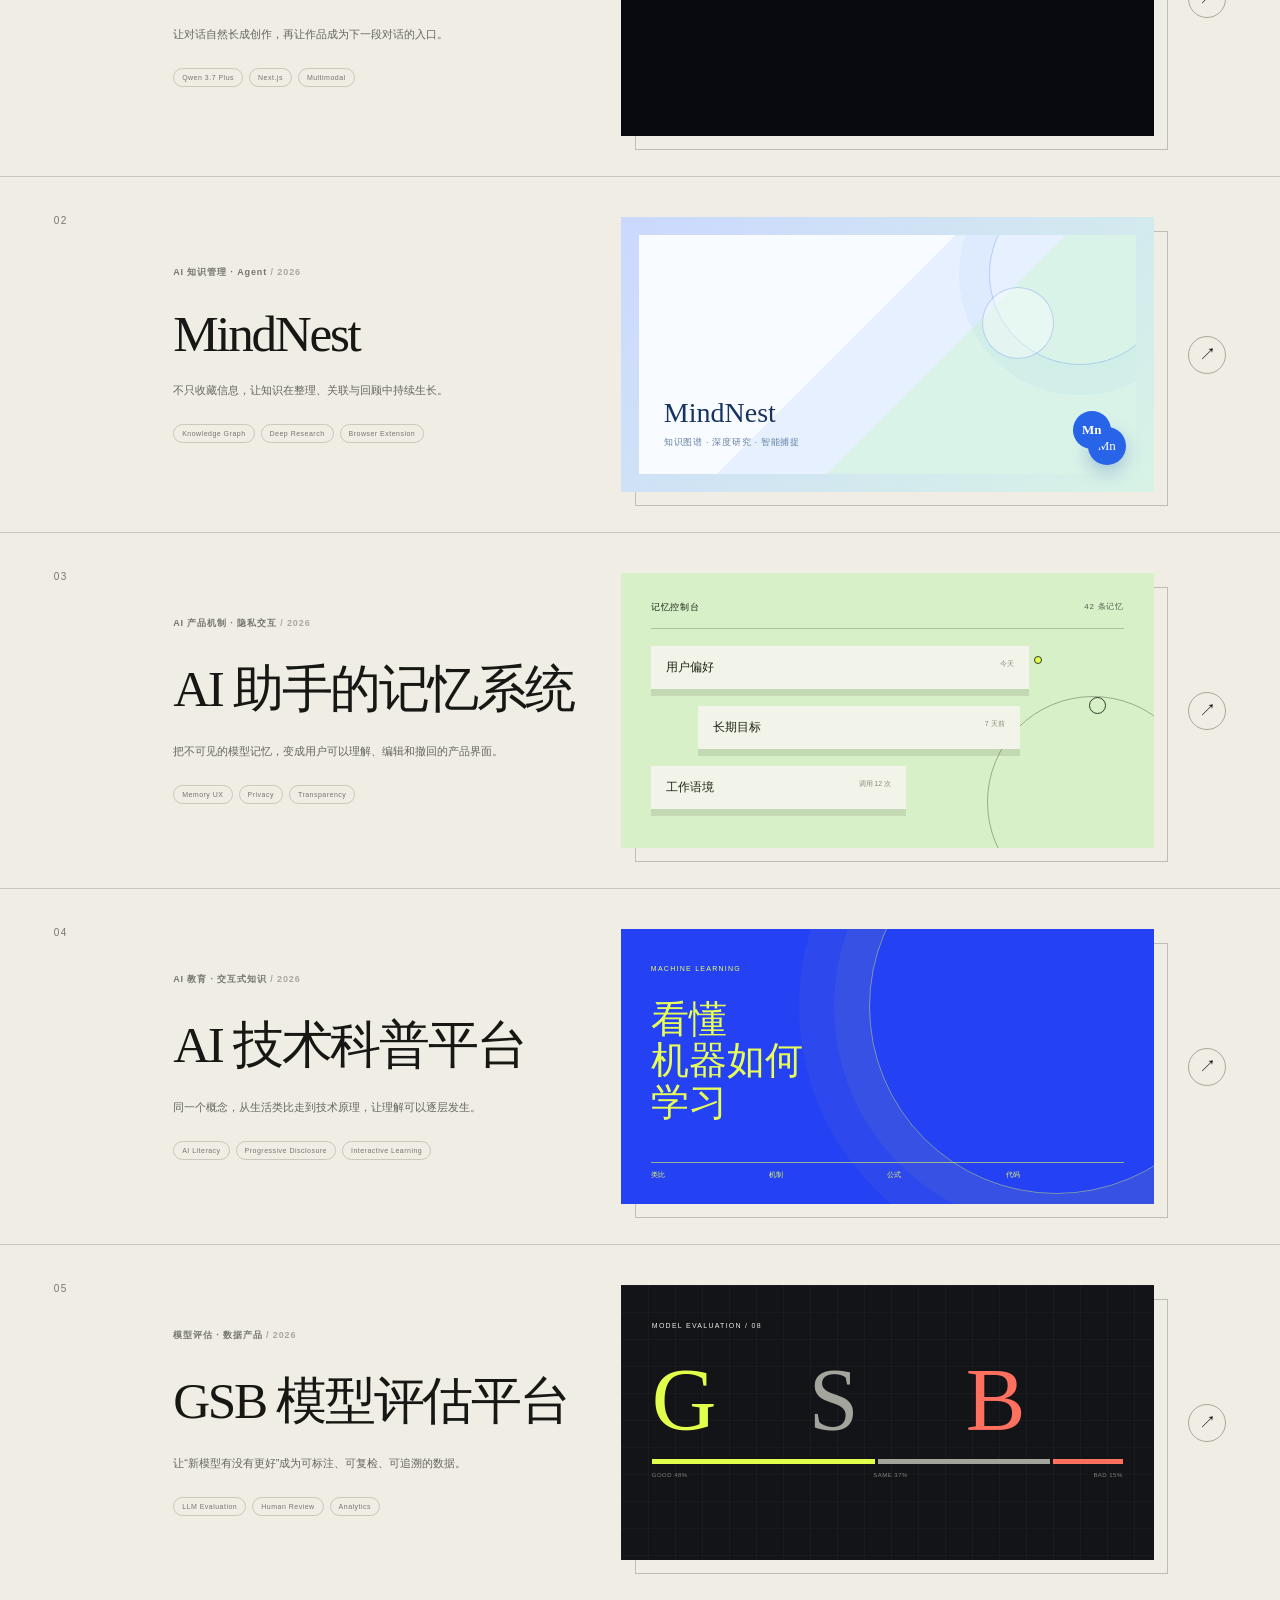
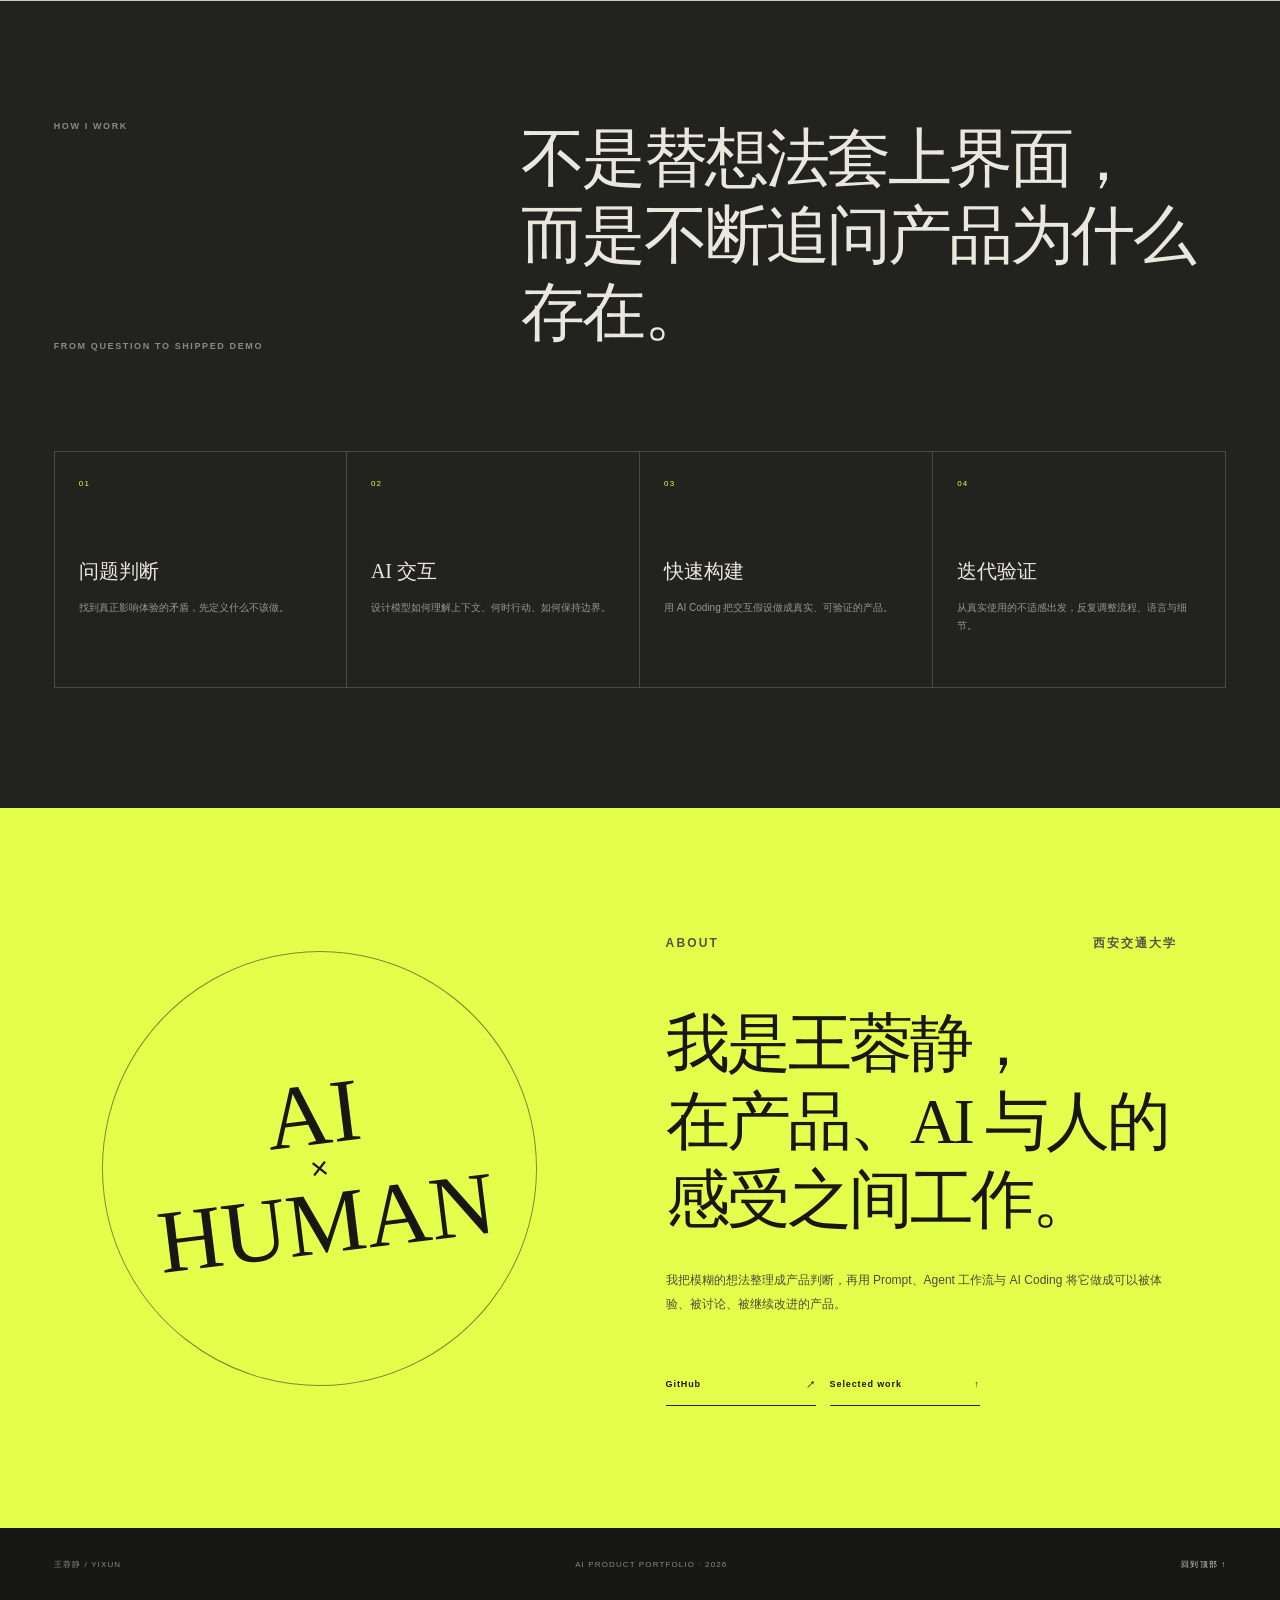
==== commit 3446a8d6: "Move MindNest to second in portfolio" ====
--- a/index.html
+++ b/index.html
@@ -1 +1 @@
-<!doctype html><html lang="zh-CN"><head><meta charset="utf-8"><meta name="viewport" content="width=device-width,initial-scale=1"><title>王蓉静 — AI 产品与 AI Coding 作品集</title><meta name="description" content="把 AI 做成可感知的产品。"><meta property="og:title" content="王蓉静 — AI 产品与 AI Coding 作品集"><meta property="og:description" content="把 AI 做成可感知的产品。"><meta property="og:type" content="website"><link rel="stylesheet" href="/styles.css"></head><body><main id="top"><section class="home-hero"><header class="site-header "><a href="/" class="site-name" aria-label="返回作品集首页">王蓉静 <span>/ YIXUN</span></a><nav aria-label="主导航"><a href="/#work">项目</a><a href="/#about">关于</a><a href="https://github.com/YiXun-13468878779" target="_blank" rel="noreferrer">GitHub ↗</a></nav></header><div class="hero-copy"><p class="eyebrow"><span>AI PRODUCT DESIGN</span><span>PORTFOLIO · 2026</span></p><h1>把 AI 做成<br/><em>可感知的产品。</em></h1><div class="hero-foot"><p>从产品判断、交互与 Prompt，到可运行的 Demo。<br/>关注人与 AI 之间真实、清晰且有温度的关系。</p><a href="#work">查看项目 <span>↓</span></a></div></div><a href="/projects/aether-2" class="hero-feature" aria-label="查看 Aether 2.0 项目"><div class="project-visual visual-aether compact"><img src="https://raw.githubusercontent.com/YiXun-13468878779/aether2.0/main/public/og.jpg" alt="Aether 2.0 灵魂对话封面"/><span class="visual-index">A / 02</span></div><div><span>FEATURED / 01</span><strong>Aether 2.0</strong><i>VIEW CASE →</i></div></a><p class="hero-side-note">WANG RONGJING · AI PRODUCT / AI CODING</p></section><section class="project-index" id="work"><div class="section-intro"><p class="eyebrow"><span>SELECTED WORK</span><span>05 PROJECTS</span></p><h2>我关心的不是<br/>“用了 AI”，而是<br/><em>AI 改变了什么。</em></h2><p class="section-note">每个项目从一个具体问题出发：如何被理解、如何建立信任、如何让复杂知识变得可进入，以及如何把主观判断变成可靠证据。</p></div><div class="project-list"><article class="project-row tone-aether"><a href="/projects/aether-2" class="project-row-link"><div class="row-number">01</div><div class="row-copy"><p>多模态 AI · 创作体验<!-- --> <span>/ <!-- -->2026</span></p><h3>Aether 2.0</h3><p class="project-one-line">让对话自然长成创作，再让作品成为下一段对话的入口。</p><div class="tag-line"><span>Qwen 3.7 Plus</span><span>Next.js</span><span>Multimodal</span></div></div><div class="row-visual"><div class="project-visual visual-aether compact"><img src="https://raw.githubusercontent.com/YiXun-13468878779/aether2.0/main/public/og.jpg" alt="Aether 2.0 灵魂对话封面"/><span class="visual-index">A / 02</span></div></div><div class="row-arrow" aria-hidden="true">↗</div></a></article><article class="project-row tone-memory"><a href="/projects/memory-control" class="project-row-link"><div class="row-number">02</div><div class="row-copy"><p>AI 产品机制 · 隐私交互<!-- --> <span>/ <!-- -->2026</span></p><h3>AI 助手的记忆系统</h3><p class="project-one-line">把不可见的模型记忆，变成用户可以理解、编辑和撤回的产品界面。</p><div class="tag-line"><span>Memory UX</span><span>Privacy</span><span>Transparency</span></div></div><div class="row-visual"><div class="project-visual visual-memory compact" aria-label="AI 记忆系统抽象界面"><div class="memory-head"><span>记忆控制台</span><i>42 条记忆</i></div><div class="memory-line"><b>用户偏好</b><em>今天</em></div><div class="memory-line offset"><b>长期目标</b><em>7 天前</em></div><div class="memory-line short"><b>工作语境</b><em>调用 12 次</em></div><span class="memory-orbit one"></span><span class="memory-orbit two"></span></div></div><div class="row-arrow" aria-hidden="true">↗</div></a></article><article class="project-row tone-clarity"><a href="/projects/ai-clarity" class="project-row-link"><div class="row-number">03</div><div class="row-copy"><p>AI 教育 · 交互式知识<!-- --> <span>/ <!-- -->2026</span></p><h3>AI 技术科普平台</h3><p class="project-one-line">同一个概念，从生活类比走到技术原理，让理解可以逐层发生。</p><div class="tag-line"><span>AI Literacy</span><span>Progressive Disclosure</span><span>Interactive Learning</span></div></div><div class="row-visual"><div class="project-visual visual-clarity compact" aria-label="AI 技术科普概念图"><span class="clarity-label">MACHINE LEARNING</span><strong>看懂<br/>机器如何<br/>学习</strong><div class="clarity-scale"><span>类比</span><span>机制</span><span>公式</span><span>代码</span></div></div></div><div class="row-arrow" aria-hidden="true">↗</div></a></article><article class="project-row tone-mindnest"><a href="/projects/mindnest" class="project-row-link"><div class="row-number">04</div><div class="row-copy"><p>AI 知识管理 · Agent<!-- --> <span>/ <!-- -->2026</span></p><h3>MindNest</h3><p class="project-one-line">不只收藏信息，让知识在整理、关联与回顾中持续生长。</p><div class="tag-line"><span>Knowledge Graph</span><span>Deep Research</span><span>Browser Extension</span></div></div><div class="row-visual"><div class="project-visual visual-mindnest compact"><div class="static-mindnest-preview" role="img" aria-label="MindNest 个人知识库仪表盘"><span>MindNest</span><i>知识图谱 · 深度研究 · 智能捕捉</i><b>Mn</b></div><span class="nest-mark">Mn</span></div></div><div class="row-arrow" aria-hidden="true">↗</div></a></article><article class="project-row tone-gsb"><a href="/projects/gsb-evaluation" class="project-row-link"><div class="row-number">05</div><div class="row-copy"><p>模型评估 · 数据产品<!-- --> <span>/ <!-- -->2026</span></p><h3>GSB 模型评估平台</h3><p class="project-one-line">让“新模型有没有更好”成为可标注、可复检、可追溯的数据。</p><div class="tag-line"><span>LLM Evaluation</span><span>Human Review</span><span>Analytics</span></div></div><div class="row-visual"><div class="project-visual visual-gsb compact" aria-label="GSB 模型评估结果"><span class="gsb-label">MODEL EVALUATION / 08</span><div class="gsb-letters"><strong>G</strong><strong>S</strong><strong>B</strong></div><div class="gsb-bars"><i></i><i></i><i></i></div><div class="gsb-data"><span>GOOD 48%</span><span>SAME 37%</span><span>BAD 15%</span></div></div></div><div class="row-arrow" aria-hidden="true">↗</div></a></article></div></section><section class="practice"><div class="practice-head"><p class="eyebrow"><span>HOW I WORK</span><span>FROM QUESTION TO SHIPPED DEMO</span></p><h2>不是替想法套上界面，<br/>而是不断追问产品为什么存在。</h2></div><div class="practice-grid"><div><span>01</span><strong>问题判断</strong><p>找到真正影响体验的矛盾，先定义什么不该做。</p></div><div><span>02</span><strong>AI 交互</strong><p>设计模型如何理解上下文、何时行动、如何保持边界。</p></div><div><span>03</span><strong>快速构建</strong><p>用 AI Coding 把交互假设做成真实、可验证的产品。</p></div><div><span>04</span><strong>迭代验证</strong><p>从真实使用的不适感出发，反复调整流程、语言与细节。</p></div></div></section><section class="about" id="about"><div class="about-stamp"><span>AI</span><span>×</span><span>HUMAN</span></div><div class="about-copy"><p class="eyebrow"><span>ABOUT</span><span>西安交通大学</span></p><h2>我是王蓉静，<br/>在产品、AI 与人的感受之间工作。</h2><p>我把模糊的想法整理成产品判断，再用 Prompt、Agent 工作流与 AI Coding 将它做成可以被体验、被讨论、被继续改进的产品。</p><div class="about-links"><a href="https://github.com/YiXun-13468878779" target="_blank" rel="noreferrer">GitHub <span>↗</span></a><a href="#work">Selected work <span>↑</span></a></div></div></section><footer class="site-footer"><span>王蓉静 / YIXUN</span><span>AI PRODUCT PORTFOLIO · 2026</span><a href="#top">回到顶部 ↑</a></footer></main></body></html>+<!doctype html><html lang="zh-CN"><head><meta charset="utf-8"><meta name="viewport" content="width=device-width,initial-scale=1"><title>王蓉静 — AI 产品与 AI Coding 作品集</title><meta name="description" content="把 AI 做成可感知的产品。"><meta property="og:title" content="王蓉静 — AI 产品与 AI Coding 作品集"><meta property="og:description" content="把 AI 做成可感知的产品。"><meta property="og:type" content="website"><link rel="stylesheet" href="/styles.css"></head><body><main id="top"><section class="home-hero"><header class="site-header "><a href="/" class="site-name" aria-label="返回作品集首页">王蓉静 <span>/ YIXUN</span></a><nav aria-label="主导航"><a href="/#work">项目</a><a href="/#about">关于</a><a href="https://github.com/YiXun-13468878779" target="_blank" rel="noreferrer">GitHub ↗</a></nav></header><div class="hero-copy"><p class="eyebrow"><span>AI PRODUCT DESIGN</span><span>PORTFOLIO · 2026</span></p><h1>把 AI 做成<br/><em>可感知的产品。</em></h1><div class="hero-foot"><p>从产品判断、交互与 Prompt，到可运行的 Demo。<br/>关注人与 AI 之间真实、清晰且有温度的关系。</p><a href="#work">查看项目 <span>↓</span></a></div></div><a href="/projects/aether-2" class="hero-feature" aria-label="查看 Aether 2.0 项目"><div class="project-visual visual-aether compact"><img src="https://raw.githubusercontent.com/YiXun-13468878779/aether2.0/main/public/og.jpg" alt="Aether 2.0 灵魂对话封面"/><span class="visual-index">A / 02</span></div><div><span>FEATURED / 01</span><strong>Aether 2.0</strong><i>VIEW CASE →</i></div></a><p class="hero-side-note">WANG RONGJING · AI PRODUCT / AI CODING</p></section><section class="project-index" id="work"><div class="section-intro"><p class="eyebrow"><span>SELECTED WORK</span><span>05 PROJECTS</span></p><h2>我关心的不是<br/>“用了 AI”，而是<br/><em>AI 改变了什么。</em></h2><p class="section-note">每个项目从一个具体问题出发：如何被理解、如何建立信任、如何让复杂知识变得可进入，以及如何把主观判断变成可靠证据。</p></div><div class="project-list"><article class="project-row tone-aether"><a href="/projects/aether-2" class="project-row-link"><div class="row-number">01</div><div class="row-copy"><p>多模态 AI · 创作体验<!-- --> <span>/ <!-- -->2026</span></p><h3>Aether 2.0</h3><p class="project-one-line">让对话自然长成创作，再让作品成为下一段对话的入口。</p><div class="tag-line"><span>Qwen 3.7 Plus</span><span>Next.js</span><span>Multimodal</span></div></div><div class="row-visual"><div class="project-visual visual-aether compact"><img src="https://raw.githubusercontent.com/YiXun-13468878779/aether2.0/main/public/og.jpg" alt="Aether 2.0 灵魂对话封面"/><span class="visual-index">A / 02</span></div></div><div class="row-arrow" aria-hidden="true">↗</div></a></article><article class="project-row tone-mindnest"><a href="/projects/mindnest" class="project-row-link"><div class="row-number">02</div><div class="row-copy"><p>AI 知识管理 · Agent<!-- --> <span>/ <!-- -->2026</span></p><h3>MindNest</h3><p class="project-one-line">不只收藏信息，让知识在整理、关联与回顾中持续生长。</p><div class="tag-line"><span>Knowledge Graph</span><span>Deep Research</span><span>Browser Extension</span></div></div><div class="row-visual"><div class="project-visual visual-mindnest compact"><div class="static-mindnest-preview" role="img" aria-label="MindNest 个人知识库仪表盘"><span>MindNest</span><i>知识图谱 · 深度研究 · 智能捕捉</i><b>Mn</b></div><span class="nest-mark">Mn</span></div></div><div class="row-arrow" aria-hidden="true">↗</div></a></article><article class="project-row tone-memory"><a href="/projects/memory-control" class="project-row-link"><div class="row-number">03</div><div class="row-copy"><p>AI 产品机制 · 隐私交互<!-- --> <span>/ <!-- -->2026</span></p><h3>AI 助手的记忆系统</h3><p class="project-one-line">把不可见的模型记忆，变成用户可以理解、编辑和撤回的产品界面。</p><div class="tag-line"><span>Memory UX</span><span>Privacy</span><span>Transparency</span></div></div><div class="row-visual"><div class="project-visual visual-memory compact" aria-label="AI 记忆系统抽象界面"><div class="memory-head"><span>记忆控制台</span><i>42 条记忆</i></div><div class="memory-line"><b>用户偏好</b><em>今天</em></div><div class="memory-line offset"><b>长期目标</b><em>7 天前</em></div><div class="memory-line short"><b>工作语境</b><em>调用 12 次</em></div><span class="memory-orbit one"></span><span class="memory-orbit two"></span></div></div><div class="row-arrow" aria-hidden="true">↗</div></a></article><article class="project-row tone-clarity"><a href="/projects/ai-clarity" class="project-row-link"><div class="row-number">04</div><div class="row-copy"><p>AI 教育 · 交互式知识<!-- --> <span>/ <!-- -->2026</span></p><h3>AI 技术科普平台</h3><p class="project-one-line">同一个概念，从生活类比走到技术原理，让理解可以逐层发生。</p><div class="tag-line"><span>AI Literacy</span><span>Progressive Disclosure</span><span>Interactive Learning</span></div></div><div class="row-visual"><div class="project-visual visual-clarity compact" aria-label="AI 技术科普概念图"><span class="clarity-label">MACHINE LEARNING</span><strong>看懂<br/>机器如何<br/>学习</strong><div class="clarity-scale"><span>类比</span><span>机制</span><span>公式</span><span>代码</span></div></div></div><div class="row-arrow" aria-hidden="true">↗</div></a></article><article class="project-row tone-gsb"><a href="/projects/gsb-evaluation" class="project-row-link"><div class="row-number">05</div><div class="row-copy"><p>模型评估 · 数据产品<!-- --> <span>/ <!-- -->2026</span></p><h3>GSB 模型评估平台</h3><p class="project-one-line">让“新模型有没有更好”成为可标注、可复检、可追溯的数据。</p><div class="tag-line"><span>LLM Evaluation</span><span>Human Review</span><span>Analytics</span></div></div><div class="row-visual"><div class="project-visual visual-gsb compact" aria-label="GSB 模型评估结果"><span class="gsb-label">MODEL EVALUATION / 08</span><div class="gsb-letters"><strong>G</strong><strong>S</strong><strong>B</strong></div><div class="gsb-bars"><i></i><i></i><i></i></div><div class="gsb-data"><span>GOOD 48%</span><span>SAME 37%</span><span>BAD 15%</span></div></div></div><div class="row-arrow" aria-hidden="true">↗</div></a></article></div></section><section class="practice"><div class="practice-head"><p class="eyebrow"><span>HOW I WORK</span><span>FROM QUESTION TO SHIPPED DEMO</span></p><h2>不是替想法套上界面，<br/>而是不断追问产品为什么存在。</h2></div><div class="practice-grid"><div><span>01</span><strong>问题判断</strong><p>找到真正影响体验的矛盾，先定义什么不该做。</p></div><div><span>02</span><strong>AI 交互</strong><p>设计模型如何理解上下文、何时行动、如何保持边界。</p></div><div><span>03</span><strong>快速构建</strong><p>用 AI Coding 把交互假设做成真实、可验证的产品。</p></div><div><span>04</span><strong>迭代验证</strong><p>从真实使用的不适感出发，反复调整流程、语言与细节。</p></div></div></section><section class="about" id="about"><div class="about-stamp"><span>AI</span><span>×</span><span>HUMAN</span></div><div class="about-copy"><p class="eyebrow"><span>ABOUT</span><span>西安交通大学</span></p><h2>我是王蓉静，<br/>在产品、AI 与人的感受之间工作。</h2><p>我把模糊的想法整理成产品判断，再用 Prompt、Agent 工作流与 AI Coding 将它做成可以被体验、被讨论、被继续改进的产品。</p><div class="about-links"><a href="https://github.com/YiXun-13468878779" target="_blank" rel="noreferrer">GitHub <span>↗</span></a><a href="#work">Selected work <span>↑</span></a></div></div></section><footer class="site-footer"><span>王蓉静 / YIXUN</span><span>AI PRODUCT PORTFOLIO · 2026</span><a href="#top">回到顶部 ↑</a></footer></main></body></html>
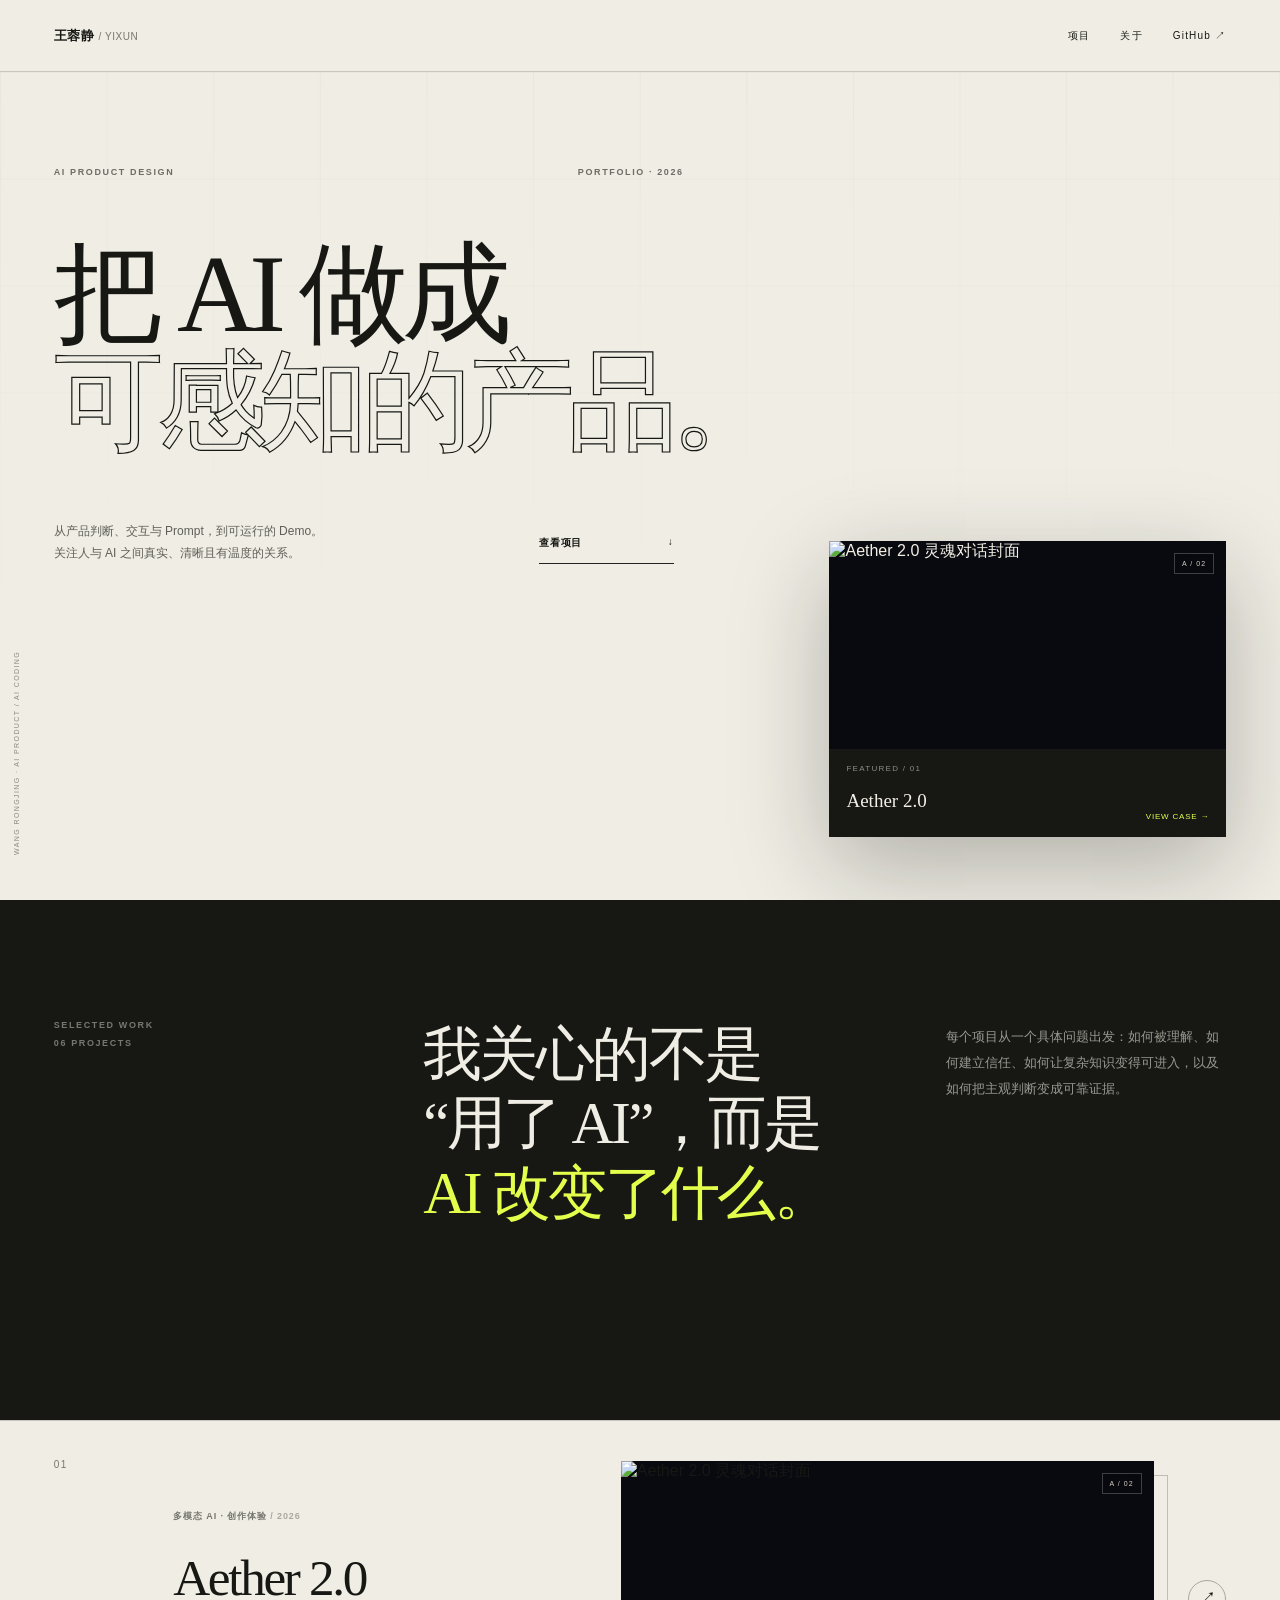
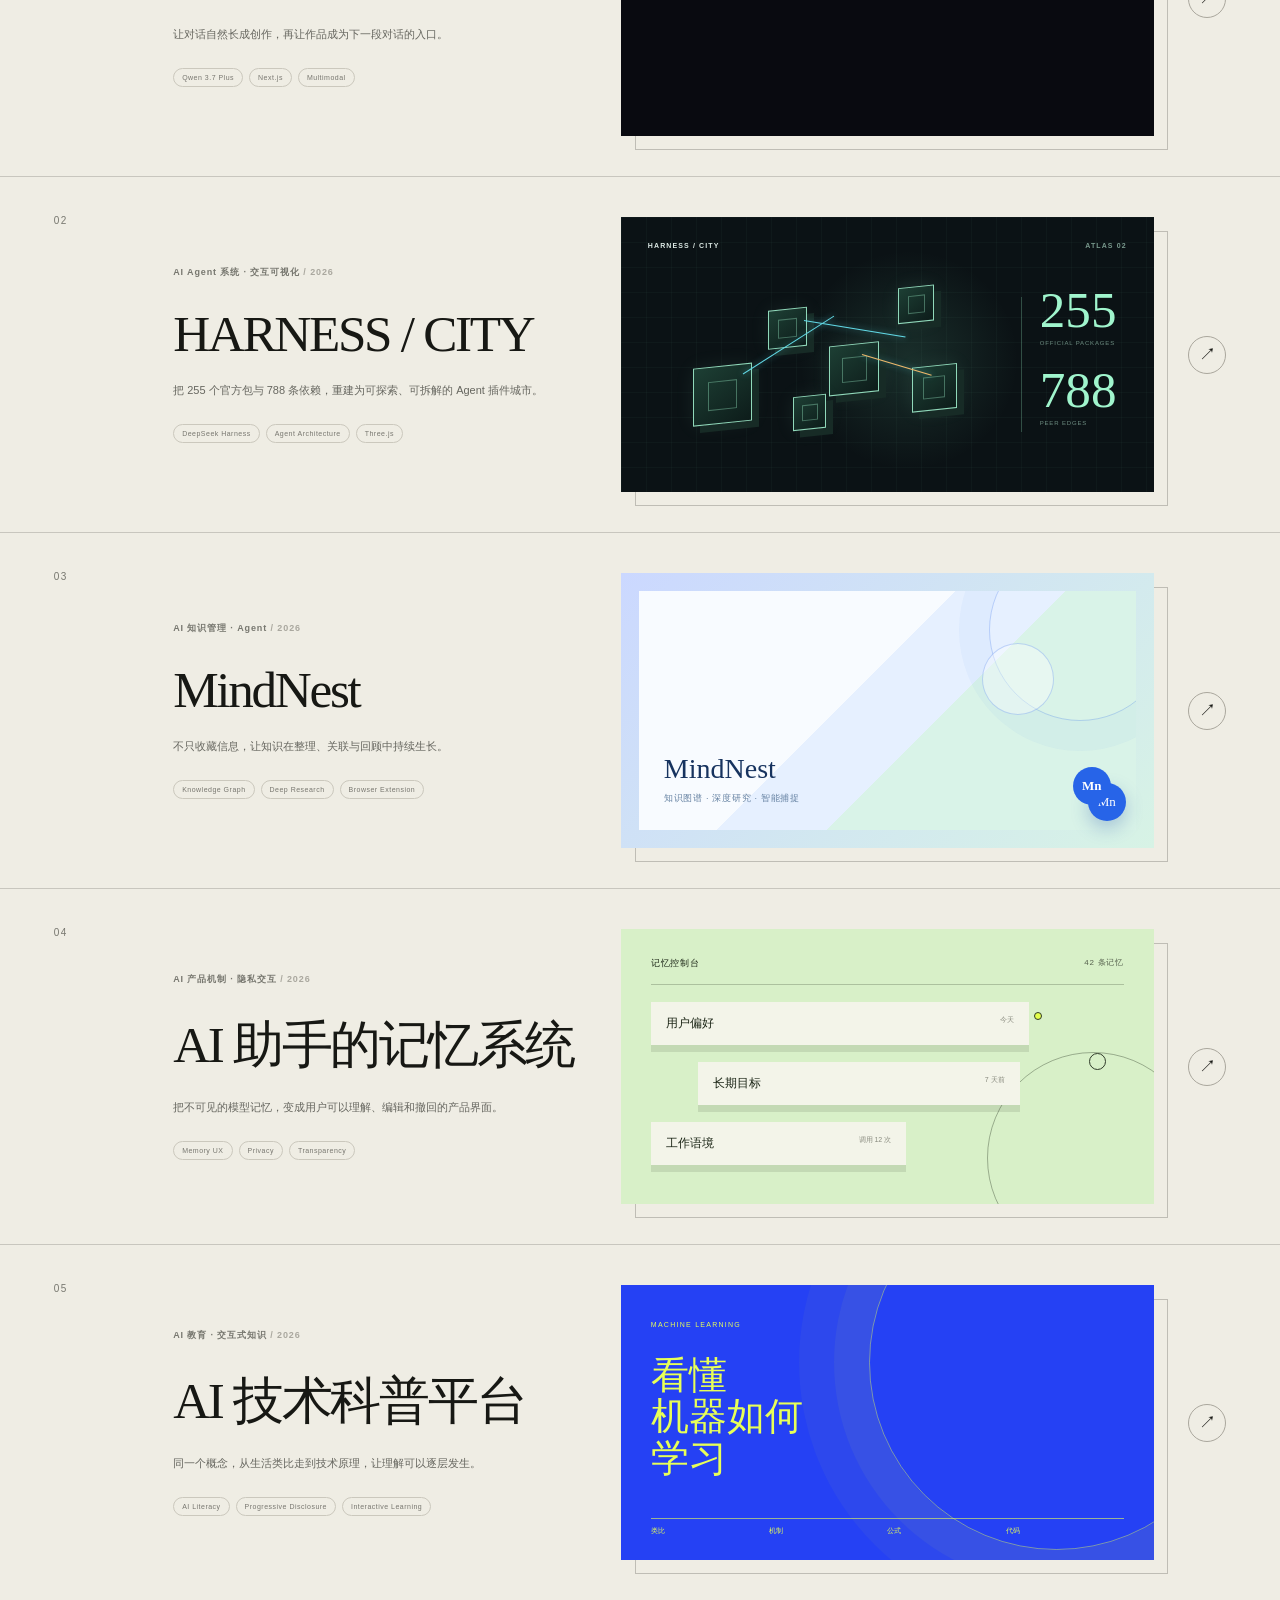
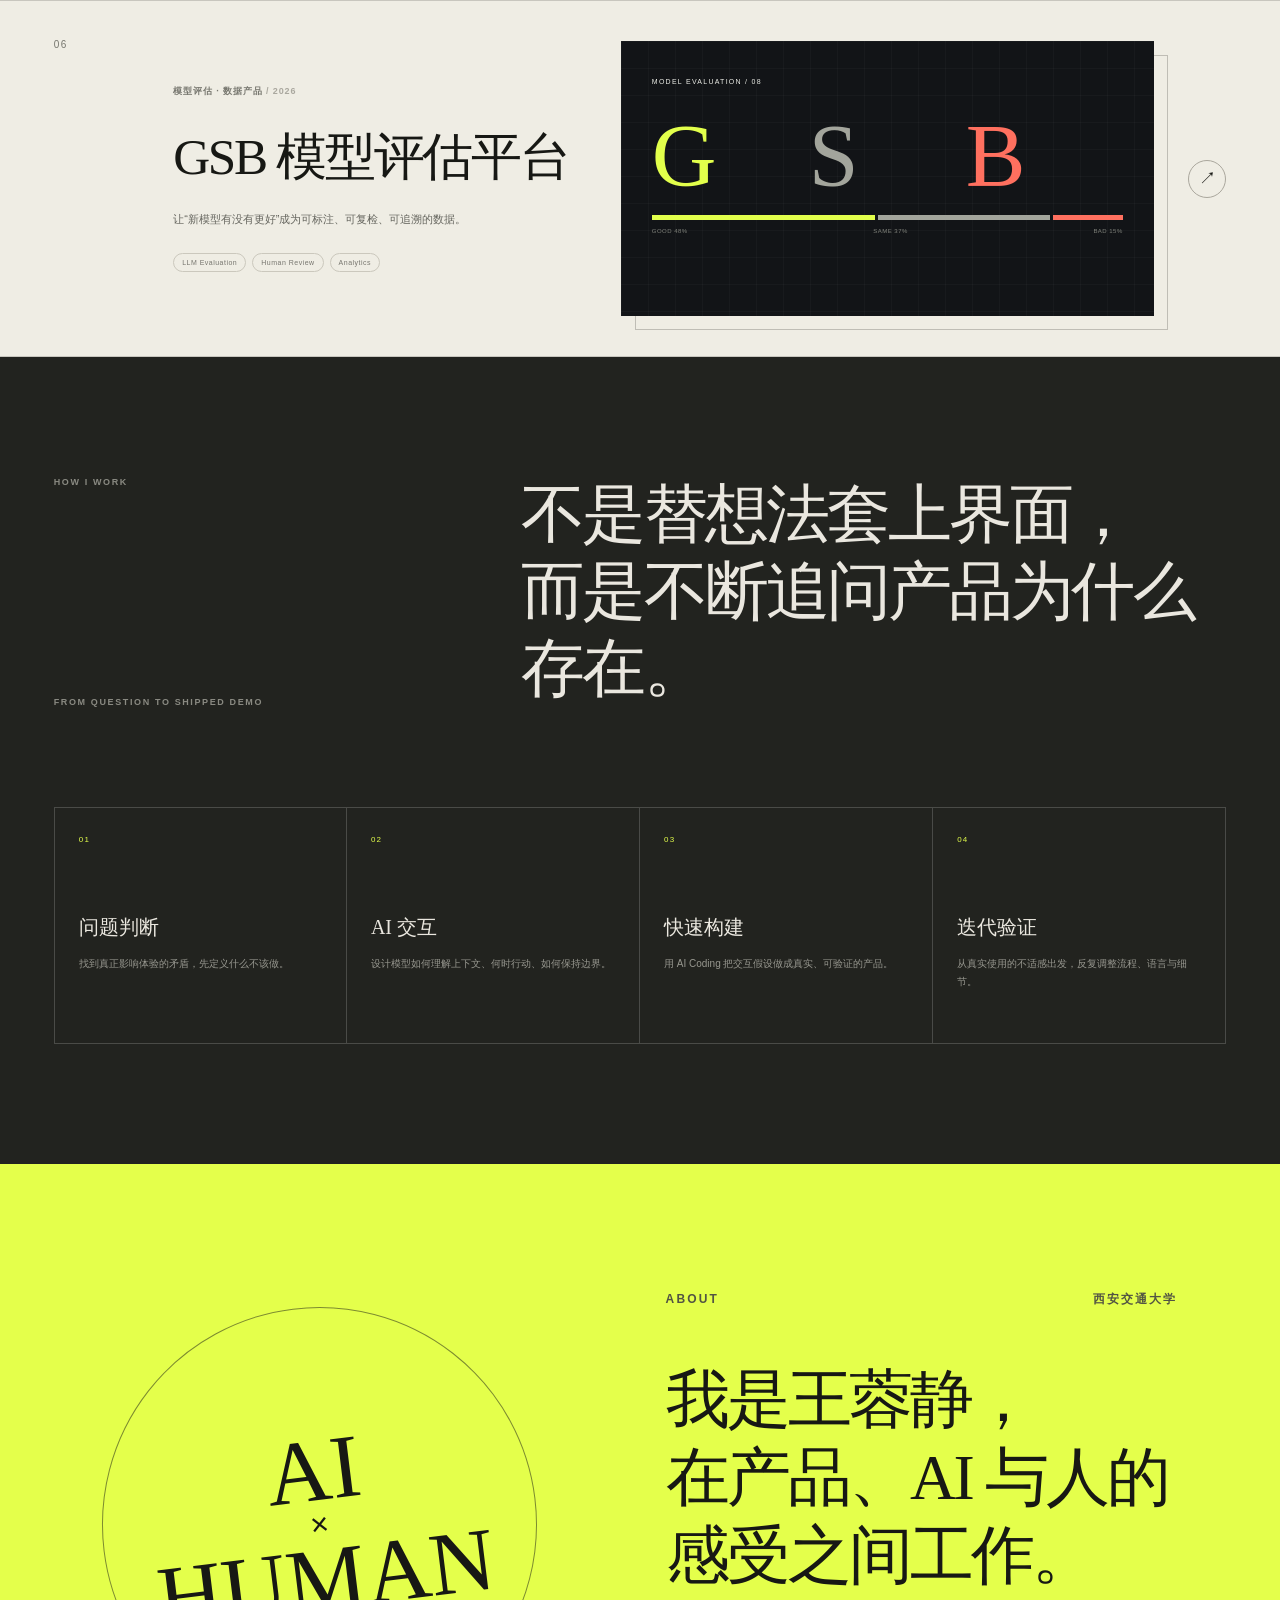
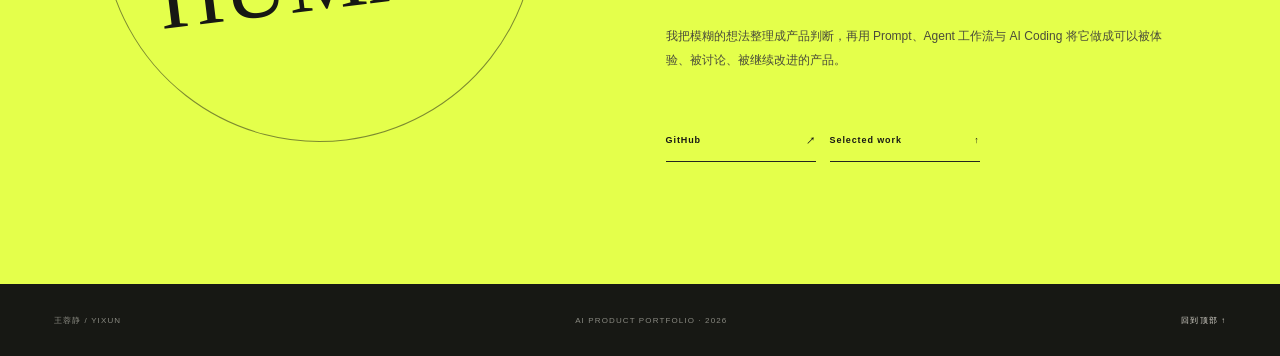
==== commit fb533657: "Update portfolio with HARNESS and GSB deployments" ====
--- a/index.html
+++ b/index.html
@@ -1 +1 @@
-<!doctype html><html lang="zh-CN"><head><meta charset="utf-8"><meta name="viewport" content="width=device-width,initial-scale=1"><title>王蓉静 — AI 产品与 AI Coding 作品集</title><meta name="description" content="把 AI 做成可感知的产品。"><meta property="og:title" content="王蓉静 — AI 产品与 AI Coding 作品集"><meta property="og:description" content="把 AI 做成可感知的产品。"><meta property="og:type" content="website"><link rel="stylesheet" href="/styles.css"></head><body><main id="top"><section class="home-hero"><header class="site-header "><a href="/" class="site-name" aria-label="返回作品集首页">王蓉静 <span>/ YIXUN</span></a><nav aria-label="主导航"><a href="/#work">项目</a><a href="/#about">关于</a><a href="https://github.com/YiXun-13468878779" target="_blank" rel="noreferrer">GitHub ↗</a></nav></header><div class="hero-copy"><p class="eyebrow"><span>AI PRODUCT DESIGN</span><span>PORTFOLIO · 2026</span></p><h1>把 AI 做成<br/><em>可感知的产品。</em></h1><div class="hero-foot"><p>从产品判断、交互与 Prompt，到可运行的 Demo。<br/>关注人与 AI 之间真实、清晰且有温度的关系。</p><a href="#work">查看项目 <span>↓</span></a></div></div><a href="/projects/aether-2" class="hero-feature" aria-label="查看 Aether 2.0 项目"><div class="project-visual visual-aether compact"><img src="https://raw.githubusercontent.com/YiXun-13468878779/aether2.0/main/public/og.jpg" alt="Aether 2.0 灵魂对话封面"/><span class="visual-index">A / 02</span></div><div><span>FEATURED / 01</span><strong>Aether 2.0</strong><i>VIEW CASE →</i></div></a><p class="hero-side-note">WANG RONGJING · AI PRODUCT / AI CODING</p></section><section class="project-index" id="work"><div class="section-intro"><p class="eyebrow"><span>SELECTED WORK</span><span>05 PROJECTS</span></p><h2>我关心的不是<br/>“用了 AI”，而是<br/><em>AI 改变了什么。</em></h2><p class="section-note">每个项目从一个具体问题出发：如何被理解、如何建立信任、如何让复杂知识变得可进入，以及如何把主观判断变成可靠证据。</p></div><div class="project-list"><article class="project-row tone-aether"><a href="/projects/aether-2" class="project-row-link"><div class="row-number">01</div><div class="row-copy"><p>多模态 AI · 创作体验<!-- --> <span>/ <!-- -->2026</span></p><h3>Aether 2.0</h3><p class="project-one-line">让对话自然长成创作，再让作品成为下一段对话的入口。</p><div class="tag-line"><span>Qwen 3.7 Plus</span><span>Next.js</span><span>Multimodal</span></div></div><div class="row-visual"><div class="project-visual visual-aether compact"><img src="https://raw.githubusercontent.com/YiXun-13468878779/aether2.0/main/public/og.jpg" alt="Aether 2.0 灵魂对话封面"/><span class="visual-index">A / 02</span></div></div><div class="row-arrow" aria-hidden="true">↗</div></a></article><article class="project-row tone-mindnest"><a href="/projects/mindnest" class="project-row-link"><div class="row-number">02</div><div class="row-copy"><p>AI 知识管理 · Agent<!-- --> <span>/ <!-- -->2026</span></p><h3>MindNest</h3><p class="project-one-line">不只收藏信息，让知识在整理、关联与回顾中持续生长。</p><div class="tag-line"><span>Knowledge Graph</span><span>Deep Research</span><span>Browser Extension</span></div></div><div class="row-visual"><div class="project-visual visual-mindnest compact"><div class="static-mindnest-preview" role="img" aria-label="MindNest 个人知识库仪表盘"><span>MindNest</span><i>知识图谱 · 深度研究 · 智能捕捉</i><b>Mn</b></div><span class="nest-mark">Mn</span></div></div><div class="row-arrow" aria-hidden="true">↗</div></a></article><article class="project-row tone-memory"><a href="/projects/memory-control" class="project-row-link"><div class="row-number">03</div><div class="row-copy"><p>AI 产品机制 · 隐私交互<!-- --> <span>/ <!-- -->2026</span></p><h3>AI 助手的记忆系统</h3><p class="project-one-line">把不可见的模型记忆，变成用户可以理解、编辑和撤回的产品界面。</p><div class="tag-line"><span>Memory UX</span><span>Privacy</span><span>Transparency</span></div></div><div class="row-visual"><div class="project-visual visual-memory compact" aria-label="AI 记忆系统抽象界面"><div class="memory-head"><span>记忆控制台</span><i>42 条记忆</i></div><div class="memory-line"><b>用户偏好</b><em>今天</em></div><div class="memory-line offset"><b>长期目标</b><em>7 天前</em></div><div class="memory-line short"><b>工作语境</b><em>调用 12 次</em></div><span class="memory-orbit one"></span><span class="memory-orbit two"></span></div></div><div class="row-arrow" aria-hidden="true">↗</div></a></article><article class="project-row tone-clarity"><a href="/projects/ai-clarity" class="project-row-link"><div class="row-number">04</div><div class="row-copy"><p>AI 教育 · 交互式知识<!-- --> <span>/ <!-- -->2026</span></p><h3>AI 技术科普平台</h3><p class="project-one-line">同一个概念，从生活类比走到技术原理，让理解可以逐层发生。</p><div class="tag-line"><span>AI Literacy</span><span>Progressive Disclosure</span><span>Interactive Learning</span></div></div><div class="row-visual"><div class="project-visual visual-clarity compact" aria-label="AI 技术科普概念图"><span class="clarity-label">MACHINE LEARNING</span><strong>看懂<br/>机器如何<br/>学习</strong><div class="clarity-scale"><span>类比</span><span>机制</span><span>公式</span><span>代码</span></div></div></div><div class="row-arrow" aria-hidden="true">↗</div></a></article><article class="project-row tone-gsb"><a href="/projects/gsb-evaluation" class="project-row-link"><div class="row-number">05</div><div class="row-copy"><p>模型评估 · 数据产品<!-- --> <span>/ <!-- -->2026</span></p><h3>GSB 模型评估平台</h3><p class="project-one-line">让“新模型有没有更好”成为可标注、可复检、可追溯的数据。</p><div class="tag-line"><span>LLM Evaluation</span><span>Human Review</span><span>Analytics</span></div></div><div class="row-visual"><div class="project-visual visual-gsb compact" aria-label="GSB 模型评估结果"><span class="gsb-label">MODEL EVALUATION / 08</span><div class="gsb-letters"><strong>G</strong><strong>S</strong><strong>B</strong></div><div class="gsb-bars"><i></i><i></i><i></i></div><div class="gsb-data"><span>GOOD 48%</span><span>SAME 37%</span><span>BAD 15%</span></div></div></div><div class="row-arrow" aria-hidden="true">↗</div></a></article></div></section><section class="practice"><div class="practice-head"><p class="eyebrow"><span>HOW I WORK</span><span>FROM QUESTION TO SHIPPED DEMO</span></p><h2>不是替想法套上界面，<br/>而是不断追问产品为什么存在。</h2></div><div class="practice-grid"><div><span>01</span><strong>问题判断</strong><p>找到真正影响体验的矛盾，先定义什么不该做。</p></div><div><span>02</span><strong>AI 交互</strong><p>设计模型如何理解上下文、何时行动、如何保持边界。</p></div><div><span>03</span><strong>快速构建</strong><p>用 AI Coding 把交互假设做成真实、可验证的产品。</p></div><div><span>04</span><strong>迭代验证</strong><p>从真实使用的不适感出发，反复调整流程、语言与细节。</p></div></div></section><section class="about" id="about"><div class="about-stamp"><span>AI</span><span>×</span><span>HUMAN</span></div><div class="about-copy"><p class="eyebrow"><span>ABOUT</span><span>西安交通大学</span></p><h2>我是王蓉静，<br/>在产品、AI 与人的感受之间工作。</h2><p>我把模糊的想法整理成产品判断，再用 Prompt、Agent 工作流与 AI Coding 将它做成可以被体验、被讨论、被继续改进的产品。</p><div class="about-links"><a href="https://github.com/YiXun-13468878779" target="_blank" rel="noreferrer">GitHub <span>↗</span></a><a href="#work">Selected work <span>↑</span></a></div></div></section><footer class="site-footer"><span>王蓉静 / YIXUN</span><span>AI PRODUCT PORTFOLIO · 2026</span><a href="#top">回到顶部 ↑</a></footer></main></body></html>+<!doctype html><html lang="zh-CN"><head><meta charset="utf-8"><meta name="viewport" content="width=device-width,initial-scale=1"><title>王蓉静 — AI 产品与 AI Coding 作品集</title><meta name="description" content="把 AI 做成可感知的产品。"><meta property="og:title" content="王蓉静 — AI 产品与 AI Coding 作品集"><meta property="og:description" content="把 AI 做成可感知的产品。"><meta property="og:type" content="website"><link rel="stylesheet" href="/styles.css"></head><body><main id="top"><section class="home-hero"><header class="site-header "><a href="/" class="site-name" aria-label="返回作品集首页">王蓉静 <span>/ YIXUN</span></a><nav aria-label="主导航"><a href="/#work">项目</a><a href="/#about">关于</a><a href="https://github.com/YiXun-13468878779" target="_blank" rel="noreferrer">GitHub ↗</a></nav></header><div class="hero-copy"><p class="eyebrow"><span>AI PRODUCT DESIGN</span><span>PORTFOLIO · 2026</span></p><h1>把 AI 做成<br/><em>可感知的产品。</em></h1><div class="hero-foot"><p>从产品判断、交互与 Prompt，到可运行的 Demo。<br/>关注人与 AI 之间真实、清晰且有温度的关系。</p><a href="#work">查看项目 <span>↓</span></a></div></div><a href="/projects/aether-2" class="hero-feature" aria-label="查看 Aether 2.0 项目"><div class="project-visual visual-aether compact"><img src="https://raw.githubusercontent.com/YiXun-13468878779/aether2.0/main/public/og.jpg" alt="Aether 2.0 灵魂对话封面"/><span class="visual-index">A / 02</span></div><div><span>FEATURED / 01</span><strong>Aether 2.0</strong><i>VIEW CASE →</i></div></a><p class="hero-side-note">WANG RONGJING · AI PRODUCT / AI CODING</p></section><section class="project-index" id="work"><div class="section-intro"><p class="eyebrow"><span>SELECTED WORK</span><span>06<!-- --> PROJECTS</span></p><h2>我关心的不是<br/>“用了 AI”，而是<br/><em>AI 改变了什么。</em></h2><p class="section-note">每个项目从一个具体问题出发：如何被理解、如何建立信任、如何让复杂知识变得可进入，以及如何把主观判断变成可靠证据。</p></div><div class="project-list"><article class="project-row tone-aether"><a href="/projects/aether-2" class="project-row-link"><div class="row-number">01</div><div class="row-copy"><p>多模态 AI · 创作体验<!-- --> <span>/ <!-- -->2026</span></p><h3>Aether 2.0</h3><p class="project-one-line">让对话自然长成创作，再让作品成为下一段对话的入口。</p><div class="tag-line"><span>Qwen 3.7 Plus</span><span>Next.js</span><span>Multimodal</span></div></div><div class="row-visual"><div class="project-visual visual-aether compact"><img src="https://raw.githubusercontent.com/YiXun-13468878779/aether2.0/main/public/og.jpg" alt="Aether 2.0 灵魂对话封面"/><span class="visual-index">A / 02</span></div></div><div class="row-arrow" aria-hidden="true">↗</div></a></article><article class="project-row tone-harness"><a href="/projects/harness-city" class="project-row-link"><div class="row-number">02</div><div class="row-copy"><p>AI Agent 系统 · 交互可视化<!-- --> <span>/ <!-- -->2026</span></p><h3>HARNESS / CITY</h3><p class="project-one-line">把 255 个官方包与 788 条依赖，重建为可探索、可拆解的 Agent 插件城市。</p><div class="tag-line"><span>DeepSeek Harness</span><span>Agent Architecture</span><span>Three.js</span></div></div><div class="row-visual"><div class="project-visual visual-harness compact" aria-label="HARNESS CITY Agent 插件系统图谱"><div class="harness-topline"><span>HARNESS / CITY</span><i>ATLAS 02</i></div><div class="harness-map" aria-hidden="true"><span class="harness-node node-a"></span><span class="harness-node node-b"></span><span class="harness-node node-c"></span><span class="harness-node node-d"></span><span class="harness-node node-e"></span><span class="harness-node node-f"></span><i class="harness-link link-a"></i><i class="harness-link link-b"></i><i class="harness-link link-c"></i></div><div class="harness-metrics"><strong>255</strong><span>OFFICIAL PACKAGES</span><strong>788</strong><span>PEER EDGES</span></div></div></div><div class="row-arrow" aria-hidden="true">↗</div></a></article><article class="project-row tone-mindnest"><a href="/projects/mindnest" class="project-row-link"><div class="row-number">03</div><div class="row-copy"><p>AI 知识管理 · Agent<!-- --> <span>/ <!-- -->2026</span></p><h3>MindNest</h3><p class="project-one-line">不只收藏信息，让知识在整理、关联与回顾中持续生长。</p><div class="tag-line"><span>Knowledge Graph</span><span>Deep Research</span><span>Browser Extension</span></div></div><div class="row-visual"><div class="project-visual visual-mindnest compact"><div class="static-mindnest-preview" role="img" aria-label="MindNest 个人知识库仪表盘"><span>MindNest</span><i>知识图谱 · 深度研究 · 智能捕捉</i><b>Mn</b></div><span class="nest-mark">Mn</span></div></div><div class="row-arrow" aria-hidden="true">↗</div></a></article><article class="project-row tone-memory"><a href="/projects/memory-control" class="project-row-link"><div class="row-number">04</div><div class="row-copy"><p>AI 产品机制 · 隐私交互<!-- --> <span>/ <!-- -->2026</span></p><h3>AI 助手的记忆系统</h3><p class="project-one-line">把不可见的模型记忆，变成用户可以理解、编辑和撤回的产品界面。</p><div class="tag-line"><span>Memory UX</span><span>Privacy</span><span>Transparency</span></div></div><div class="row-visual"><div class="project-visual visual-memory compact" aria-label="AI 记忆系统抽象界面"><div class="memory-head"><span>记忆控制台</span><i>42 条记忆</i></div><div class="memory-line"><b>用户偏好</b><em>今天</em></div><div class="memory-line offset"><b>长期目标</b><em>7 天前</em></div><div class="memory-line short"><b>工作语境</b><em>调用 12 次</em></div><span class="memory-orbit one"></span><span class="memory-orbit two"></span></div></div><div class="row-arrow" aria-hidden="true">↗</div></a></article><article class="project-row tone-clarity"><a href="/projects/ai-clarity" class="project-row-link"><div class="row-number">05</div><div class="row-copy"><p>AI 教育 · 交互式知识<!-- --> <span>/ <!-- -->2026</span></p><h3>AI 技术科普平台</h3><p class="project-one-line">同一个概念，从生活类比走到技术原理，让理解可以逐层发生。</p><div class="tag-line"><span>AI Literacy</span><span>Progressive Disclosure</span><span>Interactive Learning</span></div></div><div class="row-visual"><div class="project-visual visual-clarity compact" aria-label="AI 技术科普概念图"><span class="clarity-label">MACHINE LEARNING</span><strong>看懂<br/>机器如何<br/>学习</strong><div class="clarity-scale"><span>类比</span><span>机制</span><span>公式</span><span>代码</span></div></div></div><div class="row-arrow" aria-hidden="true">↗</div></a></article><article class="project-row tone-gsb"><a href="/projects/gsb-evaluation" class="project-row-link"><div class="row-number">06</div><div class="row-copy"><p>模型评估 · 数据产品<!-- --> <span>/ <!-- -->2026</span></p><h3>GSB 模型评估平台</h3><p class="project-one-line">让“新模型有没有更好”成为可标注、可复检、可追溯的数据。</p><div class="tag-line"><span>LLM Evaluation</span><span>Human Review</span><span>Analytics</span></div></div><div class="row-visual"><div class="project-visual visual-gsb compact" aria-label="GSB 模型评估结果"><span class="gsb-label">MODEL EVALUATION / 08</span><div class="gsb-letters"><strong>G</strong><strong>S</strong><strong>B</strong></div><div class="gsb-bars"><i></i><i></i><i></i></div><div class="gsb-data"><span>GOOD 48%</span><span>SAME 37%</span><span>BAD 15%</span></div></div></div><div class="row-arrow" aria-hidden="true">↗</div></a></article></div></section><section class="practice"><div class="practice-head"><p class="eyebrow"><span>HOW I WORK</span><span>FROM QUESTION TO SHIPPED DEMO</span></p><h2>不是替想法套上界面，<br/>而是不断追问产品为什么存在。</h2></div><div class="practice-grid"><div><span>01</span><strong>问题判断</strong><p>找到真正影响体验的矛盾，先定义什么不该做。</p></div><div><span>02</span><strong>AI 交互</strong><p>设计模型如何理解上下文、何时行动、如何保持边界。</p></div><div><span>03</span><strong>快速构建</strong><p>用 AI Coding 把交互假设做成真实、可验证的产品。</p></div><div><span>04</span><strong>迭代验证</strong><p>从真实使用的不适感出发，反复调整流程、语言与细节。</p></div></div></section><section class="about" id="about"><div class="about-stamp"><span>AI</span><span>×</span><span>HUMAN</span></div><div class="about-copy"><p class="eyebrow"><span>ABOUT</span><span>西安交通大学</span></p><h2>我是王蓉静，<br/>在产品、AI 与人的感受之间工作。</h2><p>我把模糊的想法整理成产品判断，再用 Prompt、Agent 工作流与 AI Coding 将它做成可以被体验、被讨论、被继续改进的产品。</p><div class="about-links"><a href="https://github.com/YiXun-13468878779" target="_blank" rel="noreferrer">GitHub <span>↗</span></a><a href="#work">Selected work <span>↑</span></a></div></div></section><footer class="site-footer"><span>王蓉静 / YIXUN</span><span>AI PRODUCT PORTFOLIO · 2026</span><a href="#top">回到顶部 ↑</a></footer></main></body></html>
--- a/styles.css
+++ b/styles.css
@@ -100,6 +100,19 @@
 .visual-mindnest { padding: 18px; background: linear-gradient(135deg,#cbd8ff,#d7f3e5); }
 .visual-mindnest img { width: 100%; height: 100%; object-fit: cover; object-position: top; box-shadow: 0 12px 30px rgba(41,64,100,.17); }
 .nest-mark { position: absolute; right: 28px; bottom: 27px; width: 38px; height: 38px; display: grid; place-items: center; color: white; background: #2764e8; border-radius: 50%; font-family: var(--serif); font-size: 13px; box-shadow: 0 7px 18px rgba(30,73,170,.28); }
+.visual-harness { padding: 25px 27px; color: #dce9e4; background: radial-gradient(circle at 54% 52%,rgba(112,219,174,.14),transparent 34%),#0b1215; }
+.visual-harness::before { content:""; position:absolute; inset:0; opacity:.25; background-image:linear-gradient(rgba(160,245,205,.13) 1px,transparent 1px),linear-gradient(90deg,rgba(160,245,205,.13) 1px,transparent 1px); background-size:25px 25px; }
+.harness-topline { position:relative; z-index:2; display:flex; justify-content:space-between; font-size:7px; font-weight:650; letter-spacing:.16em; }
+.harness-topline i { color:#78988c; font-style:normal; }
+.harness-map { position:absolute; left:12%; right:36%; top:23%; bottom:20%; transform:skewY(-6deg); }
+.harness-node { position:absolute; width:16%; aspect-ratio:1; border:1px solid #90d9ba; background:linear-gradient(145deg,#1d3f34,#0d1c1a); box-shadow:7px 7px 0 #172b26,0 0 20px rgba(160,245,205,.08); }
+.harness-node::after { content:""; position:absolute; inset:24%; border:1px solid rgba(160,245,205,.36); }
+.harness-node.node-a{left:3%;top:48%;width:21%}.harness-node.node-b{left:30%;top:16%;width:14%}.harness-node.node-c{left:52%;top:43%;width:18%}.harness-node.node-d{left:77%;top:10%;width:13%}.harness-node.node-e{left:82%;top:62%;width:16%}.harness-node.node-f{left:39%;top:73%;width:12%}
+.harness-link { position:absolute; height:1px; transform-origin:left center; background:#61d8e5; box-shadow:0 0 6px rgba(97,216,229,.7); }
+.harness-link.link-a{left:21%;top:54%;width:37%;transform:rotate(-28deg)}.harness-link.link-b{left:43%;top:24%;width:38%;transform:rotate(15deg)}.harness-link.link-c{left:64%;top:50%;width:27%;transform:rotate(22deg);background:#edb86b}
+.harness-metrics { position:absolute; z-index:2; right:7%; top:29%; bottom:22%; padding-left:18px; display:grid; align-content:center; border-left:1px solid rgba(160,245,205,.24); }
+.harness-metrics strong { color:#a0f5cd; font-family:var(--serif); font-size:clamp(27px,4vw,54px); font-weight:400; line-height:1; }
+.harness-metrics span { margin:5px 0 18px; color:#6f8f83; font-size:6px; letter-spacing:.14em; }
 .visual-gsb { padding: 29px 31px; color: #ecede7; background: #121417; }
 .visual-gsb::before { content: ""; position: absolute; inset: 0; opacity: .22; background-image: linear-gradient(rgba(255,255,255,.13) 1px,transparent 1px),linear-gradient(90deg,rgba(255,255,255,.13) 1px,transparent 1px); background-size: 27px 27px; }
 .gsb-label { position: relative; font-size: 7px; letter-spacing: .18em; }
@@ -135,18 +148,18 @@
 /* Case study */
 .case-page { background: var(--paper); }
 .case-hero { position: relative; min-height: 100svh; overflow: hidden; }
-.case-aether .case-hero,.case-gsb .case-hero { color: #eeeae2; background: #0c0d12; }
+.case-aether .case-hero,.case-harness .case-hero,.case-gsb .case-hero { color: #eeeae2; background: #0c0d12; }
 .case-memory .case-hero { background: #d8f0c8; }
 .case-clarity .case-hero { color: #ecff77; background: #2541f4; }
 .case-mindnest .case-hero { background: #e7eef8; }
 .back-link { position: absolute; z-index: 5; left: 4.2vw; top: 108px; font-size: 8px; letter-spacing: .12em; opacity: .6; }
 .case-title { position: relative; z-index: 3; width: 48%; padding: 20vh 0 9vh 4.2vw; }
 .case-title .eyebrow { max-width: 570px; }
-.case-aether .case-title .eyebrow,.case-gsb .case-title .eyebrow { color: rgba(255,255,255,.44); }
+.case-aether .case-title .eyebrow,.case-harness .case-title .eyebrow,.case-gsb .case-title .eyebrow { color: rgba(255,255,255,.44); }
 .case-clarity .case-title .eyebrow { color: rgba(234,255,111,.66); }
 .case-title h1 { margin: 7vh 0 10px; font-family: var(--serif); font-size: clamp(66px,9vw,138px); font-weight: 400; line-height: .95; letter-spacing: -.065em; }
 .case-english { margin: 0 0 42px; color: #75756e; font-family: var(--serif); font-size: 13px; font-style: italic; }
-.case-aether .case-english,.case-gsb .case-english { color: #85817b; }
+.case-aether .case-english,.case-harness .case-english,.case-gsb .case-english { color: #85817b; }
 .case-clarity .case-english { color: rgba(234,255,111,.68); }
 .case-lead { max-width: 620px; margin: 0; font-family: var(--serif); font-size: 15px; line-height: 1.9; }
 .case-actions { margin-top: 44px; display: flex; gap: 10px; }
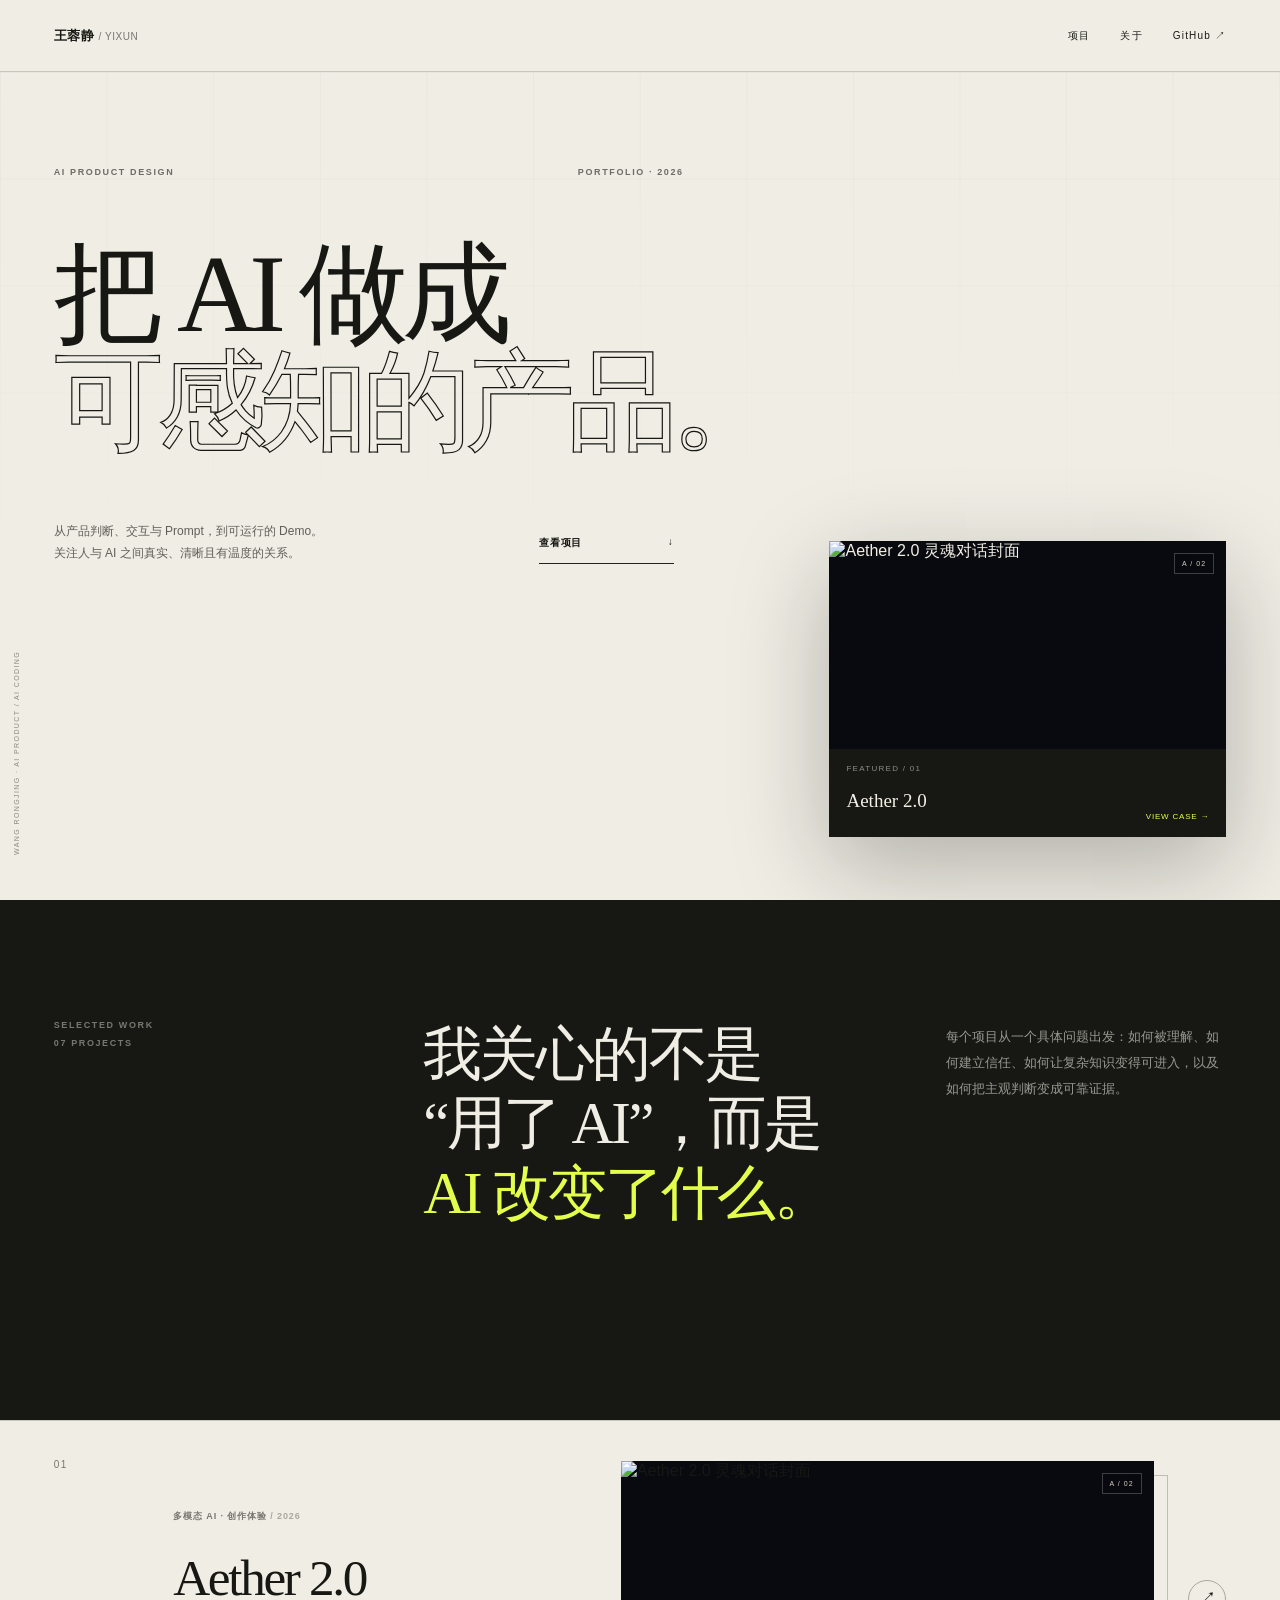
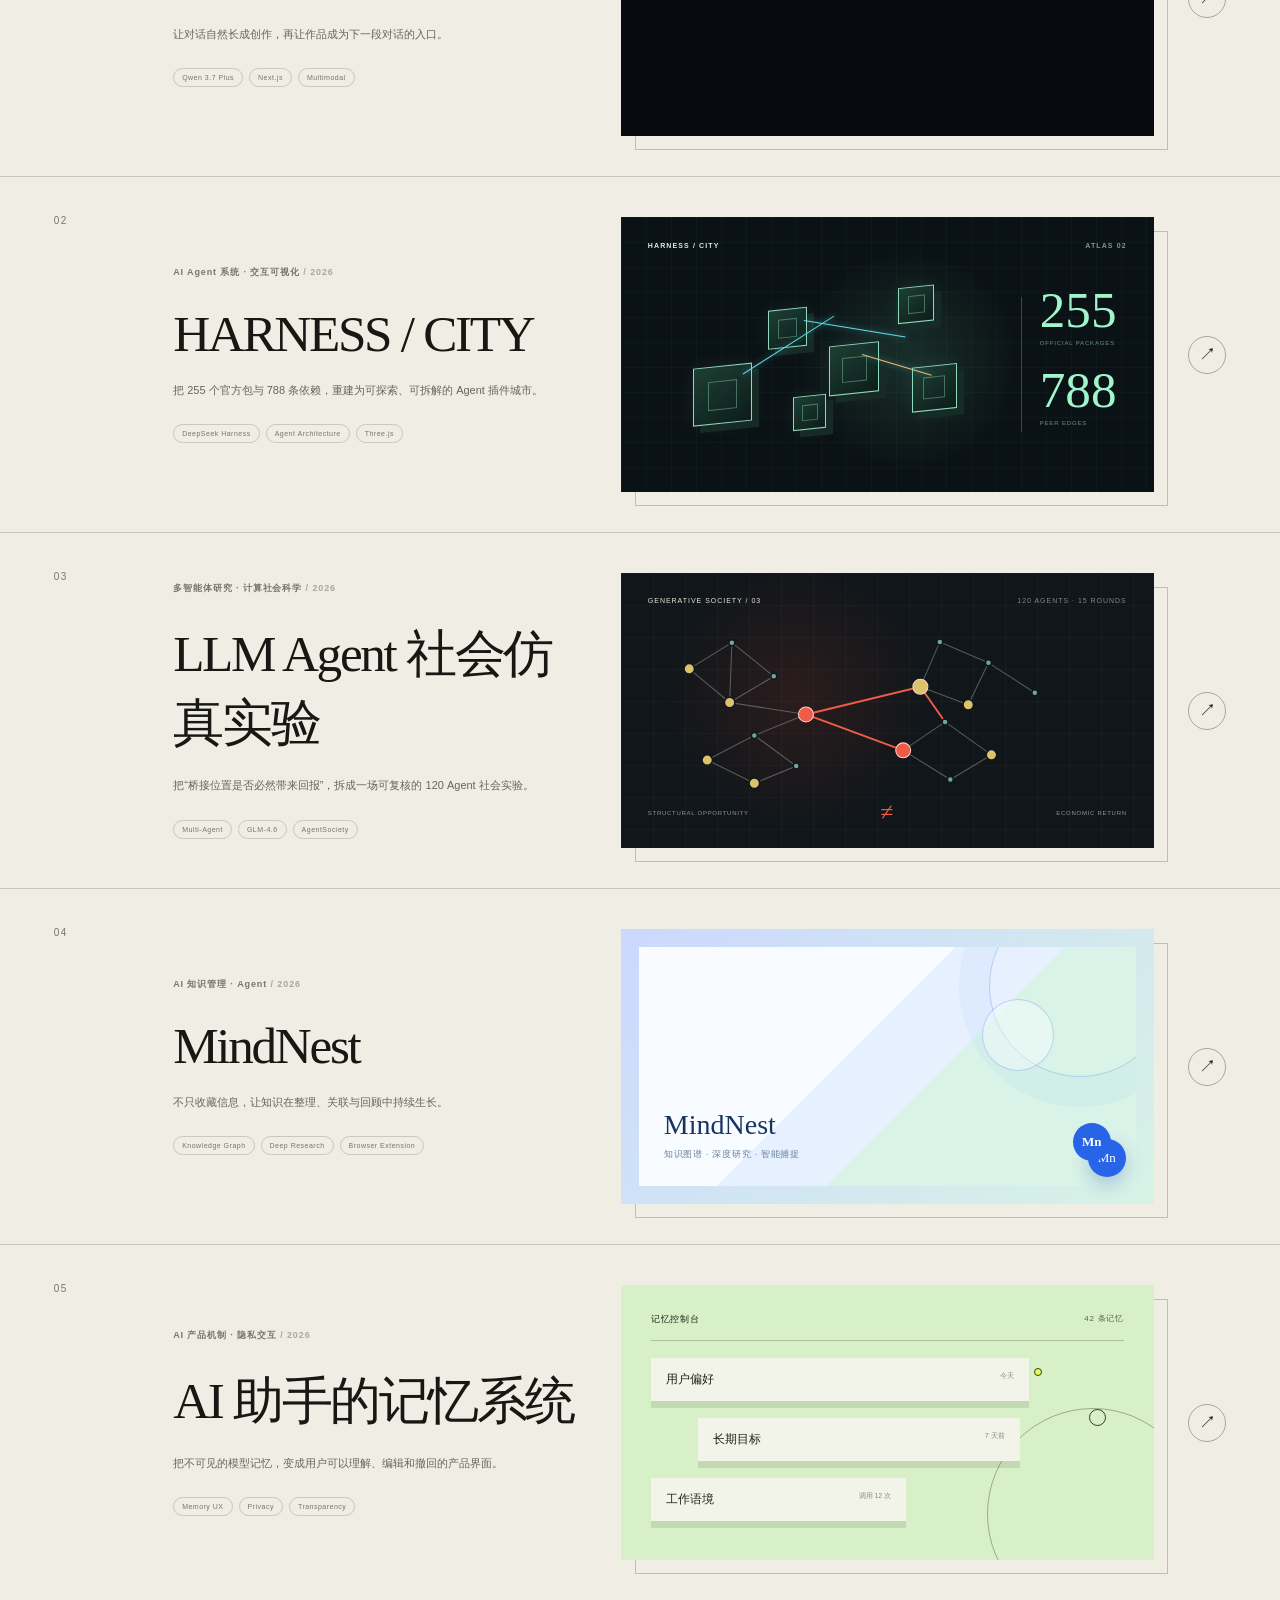
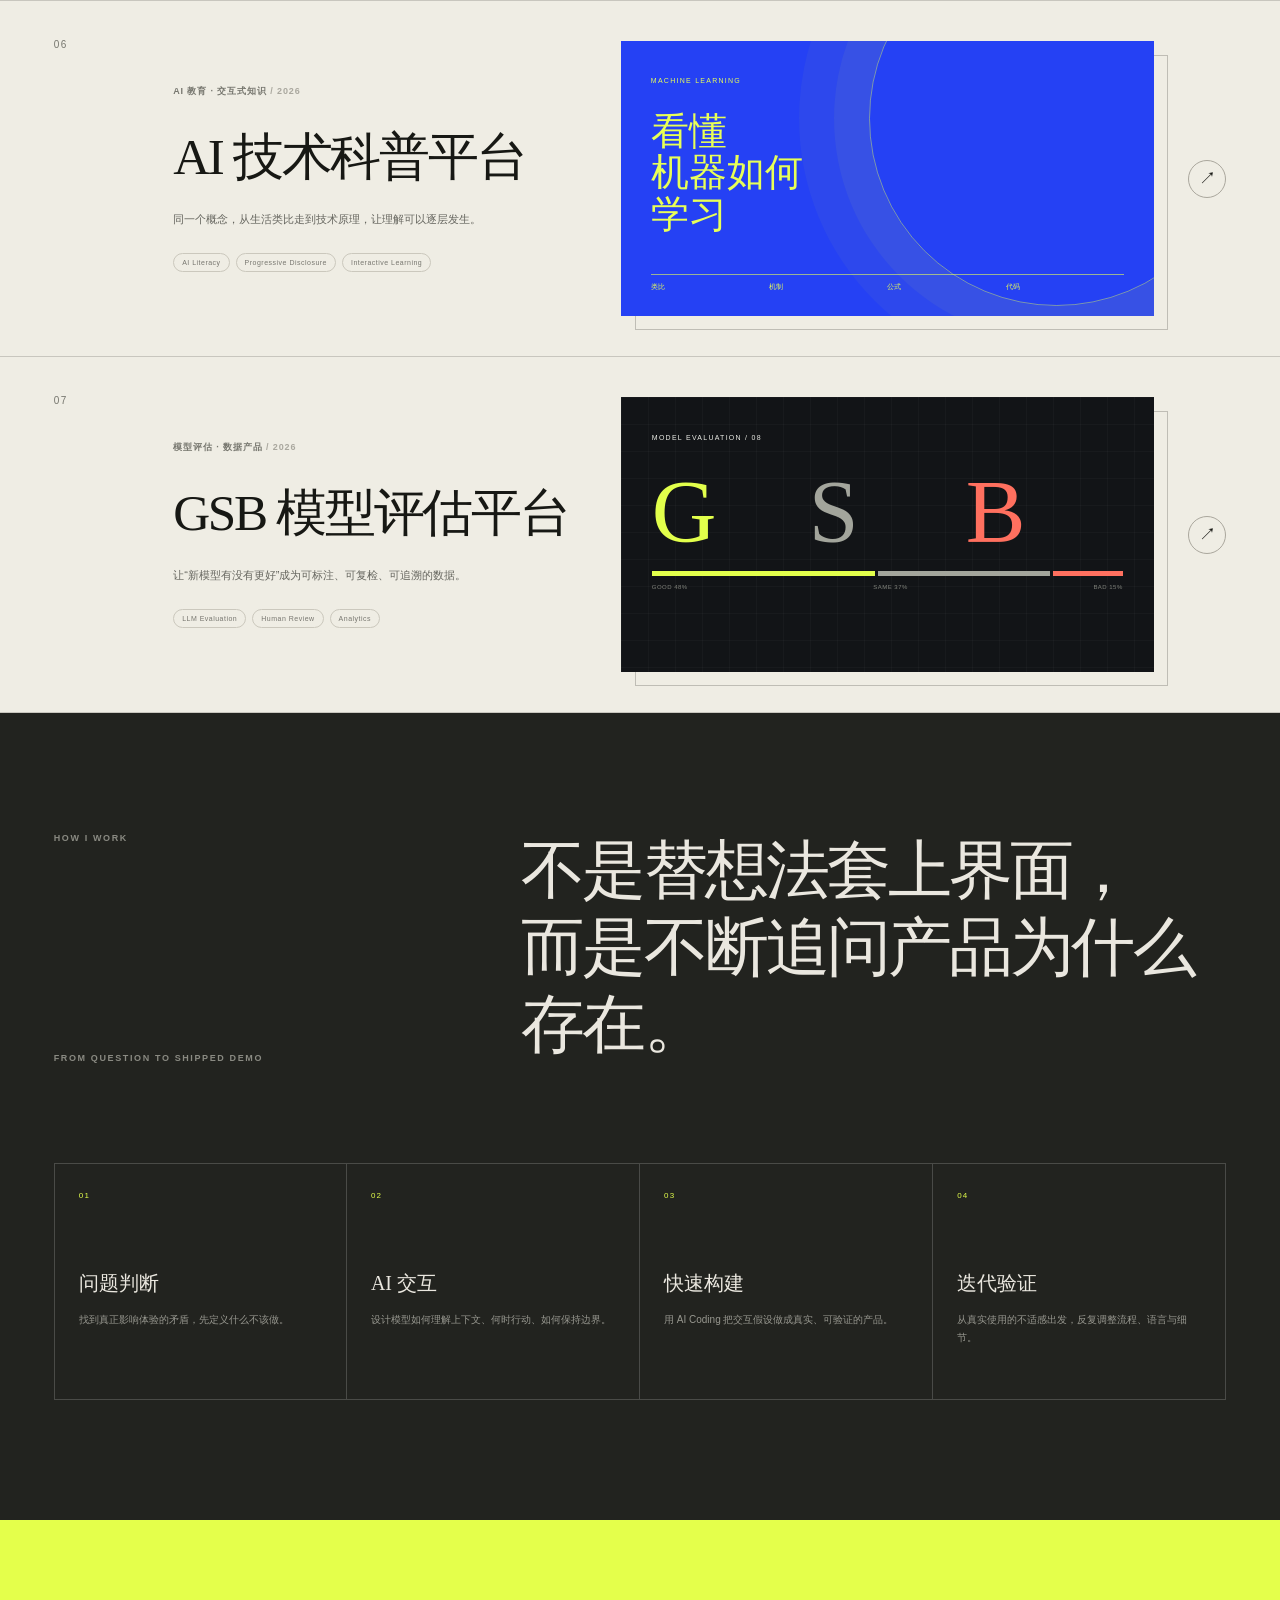
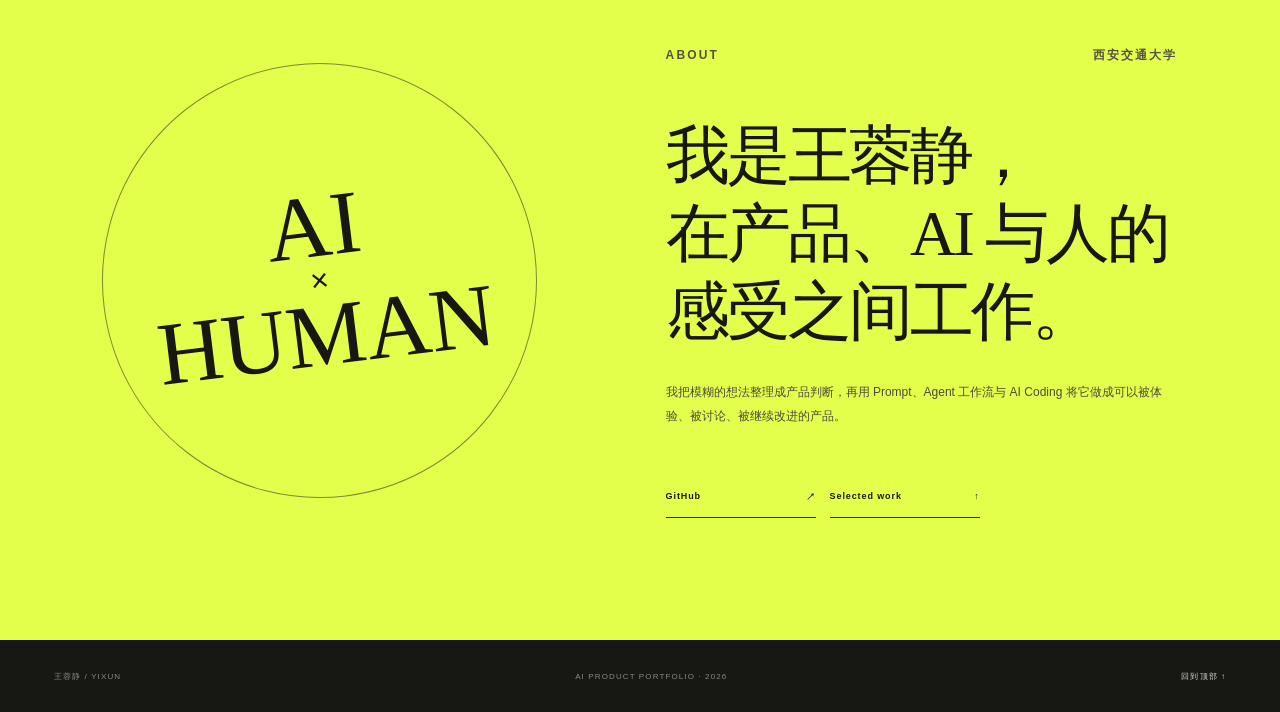
==== commit bd473078: "Add Agent society research case and PDF" ====
--- a/index.html
+++ b/index.html
@@ -1 +1 @@
-<!doctype html><html lang="zh-CN"><head><meta charset="utf-8"><meta name="viewport" content="width=device-width,initial-scale=1"><title>王蓉静 — AI 产品与 AI Coding 作品集</title><meta name="description" content="把 AI 做成可感知的产品。"><meta property="og:title" content="王蓉静 — AI 产品与 AI Coding 作品集"><meta property="og:description" content="把 AI 做成可感知的产品。"><meta property="og:type" content="website"><link rel="stylesheet" href="/styles.css"></head><body><main id="top"><section class="home-hero"><header class="site-header "><a href="/" class="site-name" aria-label="返回作品集首页">王蓉静 <span>/ YIXUN</span></a><nav aria-label="主导航"><a href="/#work">项目</a><a href="/#about">关于</a><a href="https://github.com/YiXun-13468878779" target="_blank" rel="noreferrer">GitHub ↗</a></nav></header><div class="hero-copy"><p class="eyebrow"><span>AI PRODUCT DESIGN</span><span>PORTFOLIO · 2026</span></p><h1>把 AI 做成<br/><em>可感知的产品。</em></h1><div class="hero-foot"><p>从产品判断、交互与 Prompt，到可运行的 Demo。<br/>关注人与 AI 之间真实、清晰且有温度的关系。</p><a href="#work">查看项目 <span>↓</span></a></div></div><a href="/projects/aether-2" class="hero-feature" aria-label="查看 Aether 2.0 项目"><div class="project-visual visual-aether compact"><img src="https://raw.githubusercontent.com/YiXun-13468878779/aether2.0/main/public/og.jpg" alt="Aether 2.0 灵魂对话封面"/><span class="visual-index">A / 02</span></div><div><span>FEATURED / 01</span><strong>Aether 2.0</strong><i>VIEW CASE →</i></div></a><p class="hero-side-note">WANG RONGJING · AI PRODUCT / AI CODING</p></section><section class="project-index" id="work"><div class="section-intro"><p class="eyebrow"><span>SELECTED WORK</span><span>06<!-- --> PROJECTS</span></p><h2>我关心的不是<br/>“用了 AI”，而是<br/><em>AI 改变了什么。</em></h2><p class="section-note">每个项目从一个具体问题出发：如何被理解、如何建立信任、如何让复杂知识变得可进入，以及如何把主观判断变成可靠证据。</p></div><div class="project-list"><article class="project-row tone-aether"><a href="/projects/aether-2" class="project-row-link"><div class="row-number">01</div><div class="row-copy"><p>多模态 AI · 创作体验<!-- --> <span>/ <!-- -->2026</span></p><h3>Aether 2.0</h3><p class="project-one-line">让对话自然长成创作，再让作品成为下一段对话的入口。</p><div class="tag-line"><span>Qwen 3.7 Plus</span><span>Next.js</span><span>Multimodal</span></div></div><div class="row-visual"><div class="project-visual visual-aether compact"><img src="https://raw.githubusercontent.com/YiXun-13468878779/aether2.0/main/public/og.jpg" alt="Aether 2.0 灵魂对话封面"/><span class="visual-index">A / 02</span></div></div><div class="row-arrow" aria-hidden="true">↗</div></a></article><article class="project-row tone-harness"><a href="/projects/harness-city" class="project-row-link"><div class="row-number">02</div><div class="row-copy"><p>AI Agent 系统 · 交互可视化<!-- --> <span>/ <!-- -->2026</span></p><h3>HARNESS / CITY</h3><p class="project-one-line">把 255 个官方包与 788 条依赖，重建为可探索、可拆解的 Agent 插件城市。</p><div class="tag-line"><span>DeepSeek Harness</span><span>Agent Architecture</span><span>Three.js</span></div></div><div class="row-visual"><div class="project-visual visual-harness compact" aria-label="HARNESS CITY Agent 插件系统图谱"><div class="harness-topline"><span>HARNESS / CITY</span><i>ATLAS 02</i></div><div class="harness-map" aria-hidden="true"><span class="harness-node node-a"></span><span class="harness-node node-b"></span><span class="harness-node node-c"></span><span class="harness-node node-d"></span><span class="harness-node node-e"></span><span class="harness-node node-f"></span><i class="harness-link link-a"></i><i class="harness-link link-b"></i><i class="harness-link link-c"></i></div><div class="harness-metrics"><strong>255</strong><span>OFFICIAL PACKAGES</span><strong>788</strong><span>PEER EDGES</span></div></div></div><div class="row-arrow" aria-hidden="true">↗</div></a></article><article class="project-row tone-mindnest"><a href="/projects/mindnest" class="project-row-link"><div class="row-number">03</div><div class="row-copy"><p>AI 知识管理 · Agent<!-- --> <span>/ <!-- -->2026</span></p><h3>MindNest</h3><p class="project-one-line">不只收藏信息，让知识在整理、关联与回顾中持续生长。</p><div class="tag-line"><span>Knowledge Graph</span><span>Deep Research</span><span>Browser Extension</span></div></div><div class="row-visual"><div class="project-visual visual-mindnest compact"><div class="static-mindnest-preview" role="img" aria-label="MindNest 个人知识库仪表盘"><span>MindNest</span><i>知识图谱 · 深度研究 · 智能捕捉</i><b>Mn</b></div><span class="nest-mark">Mn</span></div></div><div class="row-arrow" aria-hidden="true">↗</div></a></article><article class="project-row tone-memory"><a href="/projects/memory-control" class="project-row-link"><div class="row-number">04</div><div class="row-copy"><p>AI 产品机制 · 隐私交互<!-- --> <span>/ <!-- -->2026</span></p><h3>AI 助手的记忆系统</h3><p class="project-one-line">把不可见的模型记忆，变成用户可以理解、编辑和撤回的产品界面。</p><div class="tag-line"><span>Memory UX</span><span>Privacy</span><span>Transparency</span></div></div><div class="row-visual"><div class="project-visual visual-memory compact" aria-label="AI 记忆系统抽象界面"><div class="memory-head"><span>记忆控制台</span><i>42 条记忆</i></div><div class="memory-line"><b>用户偏好</b><em>今天</em></div><div class="memory-line offset"><b>长期目标</b><em>7 天前</em></div><div class="memory-line short"><b>工作语境</b><em>调用 12 次</em></div><span class="memory-orbit one"></span><span class="memory-orbit two"></span></div></div><div class="row-arrow" aria-hidden="true">↗</div></a></article><article class="project-row tone-clarity"><a href="/projects/ai-clarity" class="project-row-link"><div class="row-number">05</div><div class="row-copy"><p>AI 教育 · 交互式知识<!-- --> <span>/ <!-- -->2026</span></p><h3>AI 技术科普平台</h3><p class="project-one-line">同一个概念，从生活类比走到技术原理，让理解可以逐层发生。</p><div class="tag-line"><span>AI Literacy</span><span>Progressive Disclosure</span><span>Interactive Learning</span></div></div><div class="row-visual"><div class="project-visual visual-clarity compact" aria-label="AI 技术科普概念图"><span class="clarity-label">MACHINE LEARNING</span><strong>看懂<br/>机器如何<br/>学习</strong><div class="clarity-scale"><span>类比</span><span>机制</span><span>公式</span><span>代码</span></div></div></div><div class="row-arrow" aria-hidden="true">↗</div></a></article><article class="project-row tone-gsb"><a href="/projects/gsb-evaluation" class="project-row-link"><div class="row-number">06</div><div class="row-copy"><p>模型评估 · 数据产品<!-- --> <span>/ <!-- -->2026</span></p><h3>GSB 模型评估平台</h3><p class="project-one-line">让“新模型有没有更好”成为可标注、可复检、可追溯的数据。</p><div class="tag-line"><span>LLM Evaluation</span><span>Human Review</span><span>Analytics</span></div></div><div class="row-visual"><div class="project-visual visual-gsb compact" aria-label="GSB 模型评估结果"><span class="gsb-label">MODEL EVALUATION / 08</span><div class="gsb-letters"><strong>G</strong><strong>S</strong><strong>B</strong></div><div class="gsb-bars"><i></i><i></i><i></i></div><div class="gsb-data"><span>GOOD 48%</span><span>SAME 37%</span><span>BAD 15%</span></div></div></div><div class="row-arrow" aria-hidden="true">↗</div></a></article></div></section><section class="practice"><div class="practice-head"><p class="eyebrow"><span>HOW I WORK</span><span>FROM QUESTION TO SHIPPED DEMO</span></p><h2>不是替想法套上界面，<br/>而是不断追问产品为什么存在。</h2></div><div class="practice-grid"><div><span>01</span><strong>问题判断</strong><p>找到真正影响体验的矛盾，先定义什么不该做。</p></div><div><span>02</span><strong>AI 交互</strong><p>设计模型如何理解上下文、何时行动、如何保持边界。</p></div><div><span>03</span><strong>快速构建</strong><p>用 AI Coding 把交互假设做成真实、可验证的产品。</p></div><div><span>04</span><strong>迭代验证</strong><p>从真实使用的不适感出发，反复调整流程、语言与细节。</p></div></div></section><section class="about" id="about"><div class="about-stamp"><span>AI</span><span>×</span><span>HUMAN</span></div><div class="about-copy"><p class="eyebrow"><span>ABOUT</span><span>西安交通大学</span></p><h2>我是王蓉静，<br/>在产品、AI 与人的感受之间工作。</h2><p>我把模糊的想法整理成产品判断，再用 Prompt、Agent 工作流与 AI Coding 将它做成可以被体验、被讨论、被继续改进的产品。</p><div class="about-links"><a href="https://github.com/YiXun-13468878779" target="_blank" rel="noreferrer">GitHub <span>↗</span></a><a href="#work">Selected work <span>↑</span></a></div></div></section><footer class="site-footer"><span>王蓉静 / YIXUN</span><span>AI PRODUCT PORTFOLIO · 2026</span><a href="#top">回到顶部 ↑</a></footer></main></body></html>+<!doctype html><html lang="zh-CN"><head><meta charset="utf-8"><meta name="viewport" content="width=device-width,initial-scale=1"><title>王蓉静 — AI 产品与 AI Coding 作品集</title><meta name="description" content="把 AI 做成可感知的产品。"><meta property="og:title" content="王蓉静 — AI 产品与 AI Coding 作品集"><meta property="og:description" content="把 AI 做成可感知的产品。"><meta property="og:type" content="website"><link rel="stylesheet" href="/styles.css"></head><body><main id="top"><section class="home-hero"><header class="site-header "><a href="/" class="site-name" aria-label="返回作品集首页">王蓉静 <span>/ YIXUN</span></a><nav aria-label="主导航"><a href="/#work">项目</a><a href="/#about">关于</a><a href="https://github.com/YiXun-13468878779" target="_blank" rel="noreferrer">GitHub ↗</a></nav></header><div class="hero-copy"><p class="eyebrow"><span>AI PRODUCT DESIGN</span><span>PORTFOLIO · 2026</span></p><h1>把 AI 做成<br/><em>可感知的产品。</em></h1><div class="hero-foot"><p>从产品判断、交互与 Prompt，到可运行的 Demo。<br/>关注人与 AI 之间真实、清晰且有温度的关系。</p><a href="#work">查看项目 <span>↓</span></a></div></div><a href="/projects/aether-2" class="hero-feature" aria-label="查看 Aether 2.0 项目"><div class="project-visual visual-aether compact"><img src="https://raw.githubusercontent.com/YiXun-13468878779/aether2.0/main/public/og.jpg" alt="Aether 2.0 灵魂对话封面"/><span class="visual-index">A / 02</span></div><div><span>FEATURED / 01</span><strong>Aether 2.0</strong><i>VIEW CASE →</i></div></a><p class="hero-side-note">WANG RONGJING · AI PRODUCT / AI CODING</p></section><section class="project-index" id="work"><div class="section-intro"><p class="eyebrow"><span>SELECTED WORK</span><span>07<!-- --> PROJECTS</span></p><h2>我关心的不是<br/>“用了 AI”，而是<br/><em>AI 改变了什么。</em></h2><p class="section-note">每个项目从一个具体问题出发：如何被理解、如何建立信任、如何让复杂知识变得可进入，以及如何把主观判断变成可靠证据。</p></div><div class="project-list"><article class="project-row tone-aether"><a href="/projects/aether-2" class="project-row-link"><div class="row-number">01</div><div class="row-copy"><p>多模态 AI · 创作体验<!-- --> <span>/ <!-- -->2026</span></p><h3>Aether 2.0</h3><p class="project-one-line">让对话自然长成创作，再让作品成为下一段对话的入口。</p><div class="tag-line"><span>Qwen 3.7 Plus</span><span>Next.js</span><span>Multimodal</span></div></div><div class="row-visual"><div class="project-visual visual-aether compact"><img src="https://raw.githubusercontent.com/YiXun-13468878779/aether2.0/main/public/og.jpg" alt="Aether 2.0 灵魂对话封面"/><span class="visual-index">A / 02</span></div></div><div class="row-arrow" aria-hidden="true">↗</div></a></article><article class="project-row tone-harness"><a href="/projects/harness-city" class="project-row-link"><div class="row-number">02</div><div class="row-copy"><p>AI Agent 系统 · 交互可视化<!-- --> <span>/ <!-- -->2026</span></p><h3>HARNESS / CITY</h3><p class="project-one-line">把 255 个官方包与 788 条依赖，重建为可探索、可拆解的 Agent 插件城市。</p><div class="tag-line"><span>DeepSeek Harness</span><span>Agent Architecture</span><span>Three.js</span></div></div><div class="row-visual"><div class="project-visual visual-harness compact" aria-label="HARNESS CITY Agent 插件系统图谱"><div class="harness-topline"><span>HARNESS / CITY</span><i>ATLAS 02</i></div><div class="harness-map" aria-hidden="true"><span class="harness-node node-a"></span><span class="harness-node node-b"></span><span class="harness-node node-c"></span><span class="harness-node node-d"></span><span class="harness-node node-e"></span><span class="harness-node node-f"></span><i class="harness-link link-a"></i><i class="harness-link link-b"></i><i class="harness-link link-c"></i></div><div class="harness-metrics"><strong>255</strong><span>OFFICIAL PACKAGES</span><strong>788</strong><span>PEER EDGES</span></div></div></div><div class="row-arrow" aria-hidden="true">↗</div></a></article><article class="project-row tone-simulation"><a href="/projects/agent-society-simulation" class="project-row-link"><div class="row-number">03</div><div class="row-copy"><p>多智能体研究 · 计算社会科学<!-- --> <span>/ <!-- -->2026</span></p><h3>LLM Agent 社会仿真实验</h3><p class="project-one-line">把“桥接位置是否必然带来回报”，拆成一场可复核的 120 Agent 社会实验。</p><div class="tag-line"><span>Multi-Agent</span><span>GLM-4.6</span><span>AgentSociety</span></div></div><div class="row-visual"><div class="project-visual visual-simulation compact" aria-label="LLM Agent 社会仿真实验网络图"><div class="simulation-visual-head"><span>GENERATIVE SOCIETY / 03</span><i>120 AGENTS · 15 ROUNDS</i></div><svg viewBox="0 0 620 250" aria-hidden="true"><g class="sim-lines"><path d="M45 84L102 49L158 94L99 129L45 84M102 49L99 129L201 145"></path><path d="M380 48L445 76L418 132L354 108L380 48M445 76L507 116"></path><path d="M69 206L132 173L188 214L132 237L69 206M132 173L201 145"></path><path d="M331 193L387 155L449 199L394 232L331 193M387 155L449 199"></path><path class="sim-bridge" d="M201 145L354 108M201 145L331 193M354 108L387 155"></path></g><g class="sim-nodes"><circle cx="45" cy="84" r="7"></circle><circle cx="102" cy="49" r="4"></circle><circle cx="158" cy="94" r="4"></circle><circle cx="99" cy="129" r="7"></circle><circle cx="380" cy="48" r="4"></circle><circle cx="445" cy="76" r="4"></circle><circle cx="418" cy="132" r="7"></circle><circle cx="354" cy="108" r="4"></circle><circle cx="507" cy="116" r="4"></circle><circle cx="69" cy="206" r="7"></circle><circle cx="132" cy="173" r="4"></circle><circle cx="188" cy="214" r="4"></circle><circle cx="132" cy="237" r="7"></circle><circle cx="331" cy="193" r="4"></circle><circle cx="387" cy="155" r="4"></circle><circle cx="449" cy="199" r="7"></circle><circle cx="394" cy="232" r="4"></circle><circle class="sim-bridge-node" cx="201" cy="145" r="10"></circle><circle class="sim-bridge-node" cx="354" cy="108" r="10"></circle><circle class="sim-bridge-node" cx="331" cy="193" r="10"></circle></g></svg><div class="simulation-visual-result"><span>STRUCTURAL OPPORTUNITY</span><b>≠</b><span>ECONOMIC RETURN</span></div></div></div><div class="row-arrow" aria-hidden="true">↗</div></a></article><article class="project-row tone-mindnest"><a href="/projects/mindnest" class="project-row-link"><div class="row-number">04</div><div class="row-copy"><p>AI 知识管理 · Agent<!-- --> <span>/ <!-- -->2026</span></p><h3>MindNest</h3><p class="project-one-line">不只收藏信息，让知识在整理、关联与回顾中持续生长。</p><div class="tag-line"><span>Knowledge Graph</span><span>Deep Research</span><span>Browser Extension</span></div></div><div class="row-visual"><div class="project-visual visual-mindnest compact"><div class="static-mindnest-preview" role="img" aria-label="MindNest 个人知识库仪表盘"><span>MindNest</span><i>知识图谱 · 深度研究 · 智能捕捉</i><b>Mn</b></div><span class="nest-mark">Mn</span></div></div><div class="row-arrow" aria-hidden="true">↗</div></a></article><article class="project-row tone-memory"><a href="/projects/memory-control" class="project-row-link"><div class="row-number">05</div><div class="row-copy"><p>AI 产品机制 · 隐私交互<!-- --> <span>/ <!-- -->2026</span></p><h3>AI 助手的记忆系统</h3><p class="project-one-line">把不可见的模型记忆，变成用户可以理解、编辑和撤回的产品界面。</p><div class="tag-line"><span>Memory UX</span><span>Privacy</span><span>Transparency</span></div></div><div class="row-visual"><div class="project-visual visual-memory compact" aria-label="AI 记忆系统抽象界面"><div class="memory-head"><span>记忆控制台</span><i>42 条记忆</i></div><div class="memory-line"><b>用户偏好</b><em>今天</em></div><div class="memory-line offset"><b>长期目标</b><em>7 天前</em></div><div class="memory-line short"><b>工作语境</b><em>调用 12 次</em></div><span class="memory-orbit one"></span><span class="memory-orbit two"></span></div></div><div class="row-arrow" aria-hidden="true">↗</div></a></article><article class="project-row tone-clarity"><a href="/projects/ai-clarity" class="project-row-link"><div class="row-number">06</div><div class="row-copy"><p>AI 教育 · 交互式知识<!-- --> <span>/ <!-- -->2026</span></p><h3>AI 技术科普平台</h3><p class="project-one-line">同一个概念，从生活类比走到技术原理，让理解可以逐层发生。</p><div class="tag-line"><span>AI Literacy</span><span>Progressive Disclosure</span><span>Interactive Learning</span></div></div><div class="row-visual"><div class="project-visual visual-clarity compact" aria-label="AI 技术科普概念图"><span class="clarity-label">MACHINE LEARNING</span><strong>看懂<br/>机器如何<br/>学习</strong><div class="clarity-scale"><span>类比</span><span>机制</span><span>公式</span><span>代码</span></div></div></div><div class="row-arrow" aria-hidden="true">↗</div></a></article><article class="project-row tone-gsb"><a href="/projects/gsb-evaluation" class="project-row-link"><div class="row-number">07</div><div class="row-copy"><p>模型评估 · 数据产品<!-- --> <span>/ <!-- -->2026</span></p><h3>GSB 模型评估平台</h3><p class="project-one-line">让“新模型有没有更好”成为可标注、可复检、可追溯的数据。</p><div class="tag-line"><span>LLM Evaluation</span><span>Human Review</span><span>Analytics</span></div></div><div class="row-visual"><div class="project-visual visual-gsb compact" aria-label="GSB 模型评估结果"><span class="gsb-label">MODEL EVALUATION / 08</span><div class="gsb-letters"><strong>G</strong><strong>S</strong><strong>B</strong></div><div class="gsb-bars"><i></i><i></i><i></i></div><div class="gsb-data"><span>GOOD 48%</span><span>SAME 37%</span><span>BAD 15%</span></div></div></div><div class="row-arrow" aria-hidden="true">↗</div></a></article></div></section><section class="practice"><div class="practice-head"><p class="eyebrow"><span>HOW I WORK</span><span>FROM QUESTION TO SHIPPED DEMO</span></p><h2>不是替想法套上界面，<br/>而是不断追问产品为什么存在。</h2></div><div class="practice-grid"><div><span>01</span><strong>问题判断</strong><p>找到真正影响体验的矛盾，先定义什么不该做。</p></div><div><span>02</span><strong>AI 交互</strong><p>设计模型如何理解上下文、何时行动、如何保持边界。</p></div><div><span>03</span><strong>快速构建</strong><p>用 AI Coding 把交互假设做成真实、可验证的产品。</p></div><div><span>04</span><strong>迭代验证</strong><p>从真实使用的不适感出发，反复调整流程、语言与细节。</p></div></div></section><section class="about" id="about"><div class="about-stamp"><span>AI</span><span>×</span><span>HUMAN</span></div><div class="about-copy"><p class="eyebrow"><span>ABOUT</span><span>西安交通大学</span></p><h2>我是王蓉静，<br/>在产品、AI 与人的感受之间工作。</h2><p>我把模糊的想法整理成产品判断，再用 Prompt、Agent 工作流与 AI Coding 将它做成可以被体验、被讨论、被继续改进的产品。</p><div class="about-links"><a href="https://github.com/YiXun-13468878779" target="_blank" rel="noreferrer">GitHub <span>↗</span></a><a href="#work">Selected work <span>↑</span></a></div></div></section><footer class="site-footer"><span>王蓉静 / YIXUN</span><span>AI PRODUCT PORTFOLIO · 2026</span><a href="#top">回到顶部 ↑</a></footer></main></body></html>
--- a/styles.css
+++ b/styles.css
@@ -113,6 +113,18 @@
 .harness-metrics { position:absolute; z-index:2; right:7%; top:29%; bottom:22%; padding-left:18px; display:grid; align-content:center; border-left:1px solid rgba(160,245,205,.24); }
 .harness-metrics strong { color:#a0f5cd; font-family:var(--serif); font-size:clamp(27px,4vw,54px); font-weight:400; line-height:1; }
 .harness-metrics span { margin:5px 0 18px; color:#6f8f83; font-size:6px; letter-spacing:.14em; }
+.visual-simulation { padding: 24px 27px; color: #e8e4d9; background: radial-gradient(circle at 33% 45%,rgba(219,72,54,.13),transparent 34%),#11161a; }
+.visual-simulation::before { content:""; position:absolute; inset:0; opacity:.16; background-image:linear-gradient(rgba(255,255,255,.16) 1px,transparent 1px),linear-gradient(90deg,rgba(255,255,255,.16) 1px,transparent 1px); background-size:32px 32px; }
+.simulation-visual-head { position:relative; z-index:2; display:flex; justify-content:space-between; font-size:7px; letter-spacing:.14em; }
+.simulation-visual-head i { color:#7d8788; font-style:normal; }
+.visual-simulation svg { position:absolute; left:3%; right:3%; top:12%; width:94%; height:68%; }
+.sim-lines path { fill:none; stroke:rgba(211,222,218,.34); stroke-width:1.4; }
+.sim-lines .sim-bridge { stroke:#f05b48; stroke-width:2.6; }
+.sim-nodes circle { fill:#73a4a3; stroke:#11161a; stroke-width:2; }
+.sim-nodes circle:nth-child(3n+1) { fill:#dbc36b; }
+.sim-nodes .sim-bridge-node { fill:#f05b48; stroke:#ffd0c7; stroke-width:1.4; }
+.simulation-visual-result { position:absolute; left:27px; right:27px; bottom:22px; z-index:2; display:grid; grid-template-columns:1fr auto 1fr; align-items:center; gap:12px; color:#8e9897; font-size:6px; letter-spacing:.12em; }
+.simulation-visual-result span:last-child { text-align:right; }.simulation-visual-result b { color:#f05b48; font-family:var(--serif); font-size:24px; font-weight:400; }
 .visual-gsb { padding: 29px 31px; color: #ecede7; background: #121417; }
 .visual-gsb::before { content: ""; position: absolute; inset: 0; opacity: .22; background-image: linear-gradient(rgba(255,255,255,.13) 1px,transparent 1px),linear-gradient(90deg,rgba(255,255,255,.13) 1px,transparent 1px); background-size: 27px 27px; }
 .gsb-label { position: relative; font-size: 7px; letter-spacing: .18em; }
@@ -148,18 +160,18 @@
 /* Case study */
 .case-page { background: var(--paper); }
 .case-hero { position: relative; min-height: 100svh; overflow: hidden; }
-.case-aether .case-hero,.case-harness .case-hero,.case-gsb .case-hero { color: #eeeae2; background: #0c0d12; }
+.case-aether .case-hero,.case-harness .case-hero,.case-simulation .case-hero,.case-gsb .case-hero { color: #eeeae2; background: #0c0d12; }
 .case-memory .case-hero { background: #d8f0c8; }
 .case-clarity .case-hero { color: #ecff77; background: #2541f4; }
 .case-mindnest .case-hero { background: #e7eef8; }
 .back-link { position: absolute; z-index: 5; left: 4.2vw; top: 108px; font-size: 8px; letter-spacing: .12em; opacity: .6; }
 .case-title { position: relative; z-index: 3; width: 48%; padding: 20vh 0 9vh 4.2vw; }
 .case-title .eyebrow { max-width: 570px; }
-.case-aether .case-title .eyebrow,.case-harness .case-title .eyebrow,.case-gsb .case-title .eyebrow { color: rgba(255,255,255,.44); }
+.case-aether .case-title .eyebrow,.case-harness .case-title .eyebrow,.case-simulation .case-title .eyebrow,.case-gsb .case-title .eyebrow { color: rgba(255,255,255,.44); }
 .case-clarity .case-title .eyebrow { color: rgba(234,255,111,.66); }
 .case-title h1 { margin: 7vh 0 10px; font-family: var(--serif); font-size: clamp(66px,9vw,138px); font-weight: 400; line-height: .95; letter-spacing: -.065em; }
 .case-english { margin: 0 0 42px; color: #75756e; font-family: var(--serif); font-size: 13px; font-style: italic; }
-.case-aether .case-english,.case-harness .case-english,.case-gsb .case-english { color: #85817b; }
+.case-aether .case-english,.case-harness .case-english,.case-simulation .case-english,.case-gsb .case-english { color: #85817b; }
 .case-clarity .case-english { color: rgba(234,255,111,.68); }
 .case-lead { max-width: 620px; margin: 0; font-family: var(--serif); font-size: 15px; line-height: 1.9; }
 .case-actions { margin-top: 44px; display: flex; gap: 10px; }
@@ -216,6 +228,72 @@
 .mindnest-gallery img { width: 100%; display: block; border: 1px solid rgba(32,40,55,.1); }
 .mindnest-gallery figcaption { padding: 13px 3px 2px; color: #6e737a; font-family: var(--serif); font-size: 10px; }
 
+/* Agent society research case */
+.simulation-map { padding: 120px 4.2vw 130px; color:#ede9df; background:#11161a; }
+.simulation-section-head { display:grid; grid-template-columns:.55fr 1.15fr .8fr; gap:6vw; align-items:start; }
+.simulation-section-head > span,.simulation-design-copy > span,.result-heading > span,.mechanism-copy > span,.hypothesis-head > span { color:#718081; font-size:8px; font-weight:650; letter-spacing:.18em; }
+.simulation-section-head h2,.simulation-design-copy h2,.result-heading h2,.mechanism-copy h2,.hypothesis-head h2 { margin:0; font-family:var(--serif); font-size:clamp(38px,5vw,68px); font-weight:400; line-height:1.2; letter-spacing:-.045em; }
+.simulation-section-head p,.simulation-design-copy > p,.result-heading > p,.mechanism-copy > p { margin:4px 0 0; color:#919a98; font-family:var(--serif); font-size:12px; line-height:2; }
+.causal-chain { margin-top:95px; display:grid; grid-template-columns:1fr auto 1.1fr auto 1fr; gap:18px; align-items:center; }
+.causal-chain article { min-height:290px; padding:24px 25px; border:1px solid rgba(255,255,255,.15); background:rgba(255,255,255,.025); }
+.causal-chain article.chain-core { color:#171814; border-color:#e45845; background:#e45845; transform:translateY(-18px); box-shadow:0 24px 60px rgba(0,0,0,.2); }
+.causal-chain article > span { color:#6f7c7c; font-size:8px; letter-spacing:.16em; }.causal-chain .chain-core > span{color:rgba(20,20,18,.5)}
+.causal-chain article > i { margin-top:64px; display:block; color:#718081; font-size:7px; font-style:normal; letter-spacing:.15em; }.causal-chain .chain-core > i{color:rgba(20,20,18,.56)}
+.causal-chain h3 { margin:12px 0 17px; font-family:var(--serif); font-size:31px; font-weight:400; }.causal-chain p{margin:0;color:#8d9795;font-size:10px;line-height:1.9}.causal-chain .chain-core p{color:rgba(20,20,18,.7)}
+.causal-chain > b { color:#e45845; font-size:22px; font-weight:400; }
+
+.simulation-design { padding:120px 4.2vw 0; overflow:hidden; background:#e8e5dc; }
+.simulation-design-grid { display:grid; grid-template-columns:.85fr 1.15fr; gap:9vw; }
+.simulation-design-copy h2 { margin-top:45px; }
+.simulation-design-copy > p { margin-top:35px; color:#62655f; }
+.simulation-stack { margin-top:42px; display:flex; flex-wrap:wrap; gap:7px; }.simulation-stack span{padding:7px 10px;border:1px solid #b7b4aa;border-radius:30px;color:#6e6e67;font-size:7px;letter-spacing:.08em}
+.simulation-stat-grid { display:grid; grid-template-columns:repeat(2,1fr); border-top:1px solid var(--hairline); border-left:1px solid var(--hairline); }
+.simulation-stat-grid article { min-height:220px; padding:22px 24px; border-right:1px solid var(--hairline); border-bottom:1px solid var(--hairline); }
+.simulation-stat-grid strong { display:block; font-family:var(--serif); font-size:65px; font-weight:400; line-height:1; letter-spacing:-.04em; }.simulation-stat-grid span{margin-top:12px;display:block;color:#d64f3d;font-size:7px;letter-spacing:.16em}.simulation-stat-grid p{margin:52px 0 0;color:#6e6e67;font-size:9px;line-height:1.7}
+.simulation-network-field { width:100%; margin:85px 0 -5px; display:block; border-top:1px solid var(--hairline); }
+.network-links path { fill:none; stroke:rgba(33,43,43,.28); stroke-width:1.2; }.network-links .bridge-link{stroke:#df5543;stroke-width:2.4}.network-nodes circle{fill:#558b8a;stroke:#e8e5dc;stroke-width:2}.network-nodes circle:nth-child(3n+1){fill:#d2ad4f}.network-nodes .bridge-node{fill:#df5543;stroke:#fff0e9;stroke-width:2}.network-labels text{fill:#8a8981;font-size:8px;letter-spacing:1.3px}.network-labels .bridge-label{fill:#d64f3d;font-weight:700}
+
+.simulation-results { padding:120px 4.2vw 130px; color:#eae7df; background:#202629; }
+.result-heading { display:grid; grid-template-columns:.5fr 1.1fr .9fr; gap:6vw; align-items:start; }.result-heading > p{color:#9ba3a1}
+.premium-chart { margin-top:90px; }
+.premium-legend { padding:0 0 16px; display:flex; gap:22px; border-bottom:1px solid rgba(255,255,255,.16); color:#8f9998; font-size:8px;letter-spacing:.1em}.premium-legend span{display:flex;align-items:center;gap:6px}.premium-legend i{width:8px;height:8px;border-radius:50%}.premium-legend i.llm{background:#e45845}.premium-legend i.rule{background:#65a6a2}.premium-legend i.random{background:#c6ab62}.premium-legend em{margin-left:auto;color:#737d7c;font-style:normal}
+.premium-grid { display:grid; grid-template-columns:repeat(4,1fr); border-left:1px solid rgba(255,255,255,.14); }
+.premium-grid > article { min-height:360px; padding:23px 20px; border-right:1px solid rgba(255,255,255,.14); border-bottom:1px solid rgba(255,255,255,.14); }
+.premium-grid header { min-height:85px; }.premium-grid h3{margin:0 0 9px;font-family:var(--serif);font-size:17px;font-weight:400}.premium-grid header p{margin:0;color:#778180;font-size:8px;line-height:1.6}
+.premium-bars { margin-top:36px; display:grid; gap:22px; }.premium-row{display:grid;grid-template-columns:42px 1fr 35px;gap:8px;align-items:center}.premium-row>span{color:#778180;font-size:7px}.premium-row>strong{font-size:8px;font-weight:500;text-align:right}.premium-axis{position:relative;height:12px;background:linear-gradient(90deg,transparent calc(50% - .5px),rgba(255,255,255,.28) calc(50% - .5px),rgba(255,255,255,.28) calc(50% + .5px),transparent calc(50% + .5px))}.premium-axis i{position:absolute;top:2px;height:8px;max-width:48%;}.premium-axis i.positive{left:50%}.premium-axis i.negative{right:50%}.premium-axis i.llm{background:#e45845}.premium-axis i.rule{background:#65a6a2}.premium-axis i.random{background:#c6ab62}
+.chart-note { margin:17px 0 0;color:#717b79;font-size:8px;line-height:1.7; }
+
+.simulation-mechanism { padding:120px 4.2vw 130px; display:grid; grid-template-columns:.72fr 1.28fr; gap:9vw; background:#f3f0e7; }
+.mechanism-copy h2{margin-top:45px}.mechanism-copy>p{margin-top:30px;color:#666861}.mechanism-list{border-top:1px solid var(--hairline)}.mechanism-list article{padding:28px 0 32px;display:grid;grid-template-columns:50px 1fr 1.15fr;gap:20px;border-bottom:1px solid var(--hairline)}.mechanism-index{color:#9c9a91;font-size:8px}.mechanism-list h3{margin:0;font-family:var(--serif);font-size:19px;font-weight:400}.mechanism-values{display:flex;justify-content:space-between;gap:10px;color:#7b7b74;font-size:8px}.mechanism-values strong{margin-left:6px;color:#20231f;font-size:13px;font-weight:500}.mechanism-track{grid-column:2 / 4;position:relative;height:8px;background:#dedbd2}.mechanism-track i,.mechanism-track b{position:absolute;left:0;height:4px;max-width:82%}.mechanism-track i{top:0;background:#e45845}.mechanism-track b{bottom:0;background:#638f8d}.mechanism-list article>p{grid-column:2 / 4;margin:0;color:#777770;font-size:9px;line-height:1.7}
+
+.simulation-hypotheses { padding:120px 4.2vw 130px; color:#e9e5dc; background:#11161a; }
+.hypothesis-head{display:grid;grid-template-columns:.55fr 1.45fr;gap:6vw}.hypothesis-list{margin-top:85px;border-top:1px solid rgba(255,255,255,.16)}.hypothesis-list article{min-height:85px;padding:20px 5px;display:grid;grid-template-columns:70px 130px 1fr;gap:20px;align-items:center;border-bottom:1px solid rgba(255,255,255,.16)}.hypothesis-list strong{color:#6f7c7c;font-size:9px;letter-spacing:.14em}.hypothesis-list span{width:max-content;padding:6px 9px;border:1px solid #667170;border-radius:30px;color:#a4adab;font-size:7px;letter-spacing:.08em}.hypothesis-list span.supported{color:#121613;background:#b7d86a;border-color:#b7d86a}.hypothesis-list span.partial{color:#171713;background:#d8ba63;border-color:#d8ba63}.hypothesis-list span.unsupported{color:#e9a79e;border-color:#9e4f45}.hypothesis-list p{margin:0;color:#a1a8a6;font-family:var(--serif);font-size:13px;line-height:1.7}.simulation-limit{margin:70px 0 0 34%;padding:28px 30px;border-left:3px solid #e45845;background:rgba(255,255,255,.035)}.simulation-limit span{color:#e45845;font-size:8px;letter-spacing:.16em}.simulation-limit p{margin:20px 0 0;color:#9ca4a2;font-family:var(--serif);font-size:12px;line-height:2}
+
+/* Standalone research archive */
+.research-document { --research-red:#e45845; --research-teal:#72a7a2; color:#171a18; background:#ece9e0; }
+.research-nav { position:sticky; z-index:50; top:0; min-height:64px; padding:0 4.2vw; display:flex; align-items:center; justify-content:space-between; color:#eae7de; border-bottom:1px solid rgba(255,255,255,.12); background:rgba(17,22,26,.9); backdrop-filter:blur(16px); }
+.research-nav>a{font-size:13px;font-weight:700;letter-spacing:.04em}.research-nav nav{display:flex;gap:28px}.research-nav nav a{color:#aab1af;font-size:12px;letter-spacing:.06em}.research-nav nav a:hover{color:#fff}
+.research-cover { position:relative; min-height:calc(100svh - 64px); padding:7vh 4.2vw 6vh; display:grid; grid-template-columns:.28fr 1.25fr .47fr; gap:4vw; align-items:center; overflow:hidden; color:#ece9e0; background:#11161a; }
+.research-cover-index{position:relative;z-index:2;align-self:start;padding-top:20px;display:flex;flex-direction:column;gap:14px}.research-cover-index span,.research-cover-index i{color:#6e7a79;font-size:12px;font-style:normal;letter-spacing:.14em}.research-cover-index strong{color:var(--research-red);font-family:var(--serif);font-size:86px;font-weight:400;line-height:1}
+.research-cover-title{position:relative;z-index:2}.research-cover-title>p:first-child{margin:0;color:#788381;font-size:12px;font-weight:650;letter-spacing:.15em}.research-cover h1{margin:32px 0 26px;font-family:var(--serif);font-size:clamp(60px,7vw,112px);font-weight:400;line-height:1.04;letter-spacing:-.06em}.research-cover h1 em{color:var(--research-red);font-style:normal}.research-subtitle{max-width:720px;margin:0;color:#9ca5a2;font-family:var(--serif);font-size:18px;line-height:1.8}
+.research-cover-finding{position:relative;z-index:2;align-self:end;padding:28px;border-top:1px solid rgba(255,255,255,.2);border-bottom:1px solid rgba(255,255,255,.2);background:rgba(255,255,255,.025)}.research-cover-finding span{color:var(--research-red);font-size:12px;letter-spacing:.14em}.research-cover-finding p{margin:24px 0 32px;color:#c1c6c3;font-family:var(--serif);font-size:16px;line-height:1.9}.research-cover-finding a{display:flex;justify-content:space-between;color:#fff;font-size:13px;font-weight:650}
+.research-cover-grid{position:absolute;inset:0;opacity:.32;pointer-events:none;background-image:linear-gradient(rgba(255,255,255,.07) 1px,transparent 1px),linear-gradient(90deg,rgba(255,255,255,.07) 1px,transparent 1px);background-size:8.33vw 8.33vw}.research-cover-grid i,.research-cover-grid b{position:absolute;width:11px;height:11px;border-radius:50%;background:var(--research-teal)}.research-cover-grid i:nth-child(1){left:9%;top:68%}.research-cover-grid i:nth-child(2){left:23%;top:22%}.research-cover-grid i:nth-child(3){left:48%;top:77%}.research-cover-grid i:nth-child(4){left:68%;top:18%}.research-cover-grid i:nth-child(5){left:83%;top:54%}.research-cover-grid i:nth-child(6){left:93%;top:84%}.research-cover-grid b{width:15px;height:15px;background:var(--research-red)}.research-cover-grid b:nth-last-child(3){left:34%;top:46%}.research-cover-grid b:nth-last-child(2){left:58%;top:37%}.research-cover-grid b:last-child{left:75%;top:70%}
+
+.research-question { padding:130px 4.2vw 140px; }
+.research-kicker { display:grid;grid-template-columns:.45fr 1.55fr;gap:7vw;border-top:1px solid var(--hairline);padding-top:20px}.research-kicker span,.protocol-head>span,.condition-head>span,.interpretation-head>span,.research-ai-collaboration>div>span{color:#7b7b73;font-size:12px;font-weight:650;letter-spacing:.14em}.research-kicker p{max-width:680px;margin:0;color:#65665f;font-size:16px;line-height:1.8}
+.research-question>h2{width:76%;margin:95px 0;font-family:var(--serif);font-size:clamp(50px,7vw,102px);font-weight:400;line-height:1.15;letter-spacing:-.055em}.research-question-grid{display:grid;grid-template-columns:repeat(3,1fr);border-top:1px solid var(--hairline);border-left:1px solid var(--hairline)}.research-question-grid article{min-height:330px;padding:27px;border-right:1px solid var(--hairline);border-bottom:1px solid var(--hairline)}.research-question-grid span{color:var(--research-red);font-size:12px;letter-spacing:.14em}.research-question-grid h3{margin:100px 0 22px;font-family:var(--serif);font-size:30px;font-weight:400}.research-question-grid p{margin:0;color:#66675f;font-size:16px;line-height:1.9}
+
+.research-protocol{padding:130px 4.2vw;color:#ece9e0;background:#202629}.protocol-head{display:grid;grid-template-columns:.45fr 1.05fr .75fr;gap:6vw}.protocol-head h2,.condition-head h2,.interpretation-head h2,.research-ai-collaboration h2{margin:0;font-family:var(--serif);font-size:clamp(42px,5.5vw,78px);font-weight:400;line-height:1.18;letter-spacing:-.05em}.protocol-head>p{margin:0;color:#a2aaa8;font-size:16px;line-height:1.9}.trust-game{margin-top:95px;display:grid;grid-template-columns:1fr auto 1fr auto 1fr;gap:20px;align-items:center}.trust-game>b{color:var(--research-red);font-size:26px;font-weight:400}.trust-formula{min-height:245px;padding:26px;border:1px solid rgba(255,255,255,.17);display:flex;flex-direction:column}.trust-formula.core{color:#171a18;border-color:var(--research-red);background:var(--research-red);transform:translateY(-14px)}.trust-formula span{color:#83908d;font-size:12px;letter-spacing:.13em}.trust-formula.core span{color:rgba(20,20,18,.5)}.trust-formula strong{margin:auto 0;font-family:var(--serif);font-size:52px;font-weight:400}.trust-formula i{color:#8f9996;font-size:14px;font-style:normal}.trust-formula.core i{color:rgba(20,20,18,.63)}
+.trust-update{margin:55px 0 95px;padding:30px 0;display:grid;grid-template-columns:.5fr .75fr 1fr;gap:4vw;align-items:center;border-top:1px solid rgba(255,255,255,.17);border-bottom:1px solid rgba(255,255,255,.17)}.trust-update span{color:#788381;font-size:12px;letter-spacing:.14em}.trust-update strong{color:#f0ece3;font-family:var(--serif);font-size:30px;font-weight:400}.trust-update p{margin:0;color:#969f9c;font-size:15px;line-height:1.8}
+.research-stages{margin:0;padding:0;list-style:none;border-top:1px solid rgba(255,255,255,.17)}.research-stages li{padding:26px 0;display:grid;grid-template-columns:70px .55fr 1.45fr;gap:25px;border-bottom:1px solid rgba(255,255,255,.17)}.research-stages span{color:var(--research-red);font-size:12px}.research-stages h3{margin:0;font-family:var(--serif);font-size:22px;font-weight:400}.research-stages p{margin:0;color:#9aa29f;font-size:15px;line-height:1.8}
+
+.research-conditions{padding:130px 4.2vw;background:#d9d6cd}.condition-head{display:grid;grid-template-columns:.45fr 1.55fr;gap:7vw}.condition-table{margin-top:85px;border-top:1px solid rgba(23,24,20,.24)}.condition-table article{min-height:110px;padding:24px 8px;display:grid;grid-template-columns:65px .7fr 1fr 1fr;gap:24px;align-items:center;border-bottom:1px solid rgba(23,24,20,.24)}.condition-table article>span{color:var(--research-red);font-size:12px}.condition-table h3{margin:0;font-family:var(--serif);font-size:21px;font-weight:400}.condition-table p{margin:0;color:#585b56;font-size:15px}.condition-table i{color:#797b75;font-size:14px;font-style:normal}.research-conditions>aside{margin:70px 0 0 36%;padding:30px;border-left:3px solid var(--research-red);background:#ece9e0}.research-conditions>aside strong{font-family:var(--serif);font-size:22px;font-weight:400}.research-conditions>aside p{margin:18px 0 0;color:#62645e;font-size:15px;line-height:1.9}
+
+.research-interpretation{padding:130px 4.2vw 140px;background:#e9e6dd}.interpretation-head{display:grid;grid-template-columns:.45fr 1.55fr;gap:7vw}.interpretation-grid{margin-top:85px;display:grid;grid-template-columns:repeat(3,1fr);border-top:1px solid var(--hairline);border-left:1px solid var(--hairline)}.interpretation-grid article{min-height:310px;padding:27px;border-right:1px solid var(--hairline);border-bottom:1px solid var(--hairline)}.interpretation-grid strong{color:var(--research-red);font-size:12px}.interpretation-grid h3{margin:90px 0 20px;font-family:var(--serif);font-size:27px;font-weight:400}.interpretation-grid p{margin:0;color:#64665f;font-size:16px;line-height:1.9}.research-interpretation blockquote{width:78%;margin:110px auto 0;padding:0 0 0 38px;border-left:5px solid var(--research-red);font-family:var(--serif);font-size:clamp(30px,4vw,58px);line-height:1.55}
+
+.research-ai-collaboration{padding:130px 4.2vw;color:#eae6dd;background:#11161a}.research-ai-collaboration>div:first-child{display:grid;grid-template-columns:.45fr 1.55fr;gap:7vw}.ai-role-grid{margin-top:90px;display:grid!important;grid-template-columns:repeat(3,1fr)!important;gap:0!important;border-top:1px solid rgba(255,255,255,.17);border-left:1px solid rgba(255,255,255,.17)}.ai-role-grid article{min-height:330px;padding:28px;border-right:1px solid rgba(255,255,255,.17);border-bottom:1px solid rgba(255,255,255,.17)}.ai-role-grid span{color:var(--research-red);font-size:12px;letter-spacing:.14em}.ai-role-grid h3{margin:100px 0 20px;font-family:var(--serif);font-size:25px;font-weight:400}.ai-role-grid p{margin:0;color:#9da5a3;font-size:16px;line-height:1.9}
+.research-footer{min-height:480px;padding:110px 4.2vw 50px;display:grid;grid-template-columns:1.5fr .5fr;align-items:end;color:#171814;background:var(--research-red)}.research-footer span{font-size:12px;letter-spacing:.14em}.research-footer strong{margin-top:50px;display:block;font-family:var(--serif);font-size:clamp(48px,7vw,100px);font-weight:400;line-height:1.05;letter-spacing:-.05em}.research-footer>div:last-child{display:grid;gap:20px}.research-footer a{padding:14px 0;display:flex;justify-content:space-between;border-bottom:1px solid rgba(23,24,20,.45);font-size:13px;font-weight:650}
+
 .feature-section { padding: 120px 4.2vw 140px; background: #f5f2e9; }
 .feature-grid { margin-top: 90px; display: grid; grid-template-columns: repeat(2,1fr); border-top: 1px solid var(--hairline); border-left: 1px solid var(--hairline); }
 .feature-grid article { min-height: 300px; padding: 28px 32px; border-right: 1px solid var(--hairline); border-bottom: 1px solid var(--hairline); }
@@ -252,11 +330,18 @@
   .project-row-link { min-height: 325px; }.row-visual { height: 235px; }
   .case-title { width: 55%; }.case-hero-visual { right: -12vw; width: 55vw; }
   .aether-panel { min-height: 440px; padding: 18px; }.mini-chat { padding: 12px; font-size: 9px; }
+  .simulation-section-head,.result-heading { grid-template-columns:.45fr 1.15fr .9fr; gap:4vw; }
+  .causal-chain { gap:10px; }.causal-chain article{padding:19px 17px}.premium-grid{grid-template-columns:repeat(2,1fr)}
+  .research-cover{grid-template-columns:.23fr 1.2fr .57fr;gap:3vw}.research-cover h1{font-size:7.2vw}.research-cover-finding{padding:20px}.research-cover-finding p{font-size:14px}.protocol-head{grid-template-columns:.35fr 1fr .8fr}.condition-table article{grid-template-columns:45px .75fr 1fr 1fr}
   .decision-list article { grid-template-columns: 95px .8fr 1.2fr; }
 }
 
 @media (max-width: 760px) {
   .site-header { height: 62px; padding: 0 20px; }.site-header nav { gap: 16px; }.site-header nav a:nth-child(2){display:none}
+  .research-nav{position:relative;padding:0 20px}.research-nav nav{gap:14px}.research-nav nav a{font-size:11px}.research-nav nav a:nth-child(2),.research-nav nav a:nth-child(3){display:none}
+  .research-cover{min-height:960px;padding:55px 20px;grid-template-columns:1fr;align-content:start;gap:42px}.research-cover-index{display:grid;grid-template-columns:1fr auto auto;align-items:center}.research-cover-index strong{font-size:52px}.research-cover h1{font-size:55px;line-height:1.08}.research-subtitle{font-size:16px}.research-cover-finding{align-self:auto}.research-cover-grid{background-size:25vw 25vw}
+  .research-question,.research-protocol,.research-conditions,.research-interpretation,.research-ai-collaboration{padding:80px 20px}.research-kicker,.protocol-head,.condition-head,.interpretation-head,.research-ai-collaboration>div:first-child{grid-template-columns:1fr;gap:32px}.research-question>h2{width:100%;margin:65px 0;font-size:46px}.research-question-grid,.interpretation-grid,.ai-role-grid{grid-template-columns:1fr!important}.research-question-grid article,.interpretation-grid article,.ai-role-grid article{min-height:265px}.research-question-grid h3,.interpretation-grid h3,.ai-role-grid h3{margin-top:62px}.protocol-head h2,.condition-head h2,.interpretation-head h2,.research-ai-collaboration h2{font-size:42px}
+  .trust-game{margin-top:60px;grid-template-columns:1fr}.trust-game>b{justify-self:center;transform:rotate(90deg)}.trust-formula,.trust-formula.core{min-height:205px;transform:none}.trust-update{grid-template-columns:1fr;gap:18px}.research-stages li{grid-template-columns:40px 1fr}.research-stages p{grid-column:2}.condition-table{margin-top:55px}.condition-table article{grid-template-columns:35px 1fr}.condition-table article>p,.condition-table article>i{grid-column:2}.research-conditions>aside{margin:55px 0 0}.research-interpretation blockquote{width:100%;margin-top:70px;padding-left:25px;font-size:32px}.research-footer{min-height:500px;padding:80px 20px 35px;grid-template-columns:1fr;gap:70px}.research-footer strong{font-size:52px}
   .home-hero { min-height: 880px; }.home-hero::before { inset: 62px 0 0; background-size: 25vw 25vw; }
   .hero-copy { width: 100%; padding: 10vh 20px 0; }.hero-copy h1 { margin: 8vh 0 6vh; font-size: clamp(56px,17vw,86px); line-height: 1.03; }.hero-foot { display: grid; }
   .hero-feature { left: 20px; right: 20px; bottom: 50px; width: auto; }.hero-side-note { display:none; }
@@ -272,6 +357,11 @@
   .case-experience,.feature-section { padding: 80px 20px; }.case-section-head { grid-template-columns:1fr; gap:35px}.case-section-head h2{font-size:42px}
   .aether-system { margin-top:60px; grid-template-columns:1fr}.aether-panel { min-height:430px; border-right:0; border-bottom:1px solid rgba(255,255,255,.17)}
   .mindnest-gallery { margin-top:55px; grid-template-columns:1fr}.mindnest-gallery figure.gallery-wide { grid-column:auto }
+  .simulation-map,.simulation-results,.simulation-hypotheses { padding:80px 20px }.simulation-section-head,.result-heading,.hypothesis-head{grid-template-columns:1fr;gap:34px}.simulation-section-head h2,.simulation-design-copy h2,.result-heading h2,.mechanism-copy h2,.hypothesis-head h2{font-size:42px}.simulation-section-head p,.result-heading>p{font-size:11px}
+  .causal-chain{margin-top:60px;grid-template-columns:1fr}.causal-chain>b{transform:rotate(90deg);justify-self:center}.causal-chain article,.causal-chain article.chain-core{min-height:235px;transform:none}.causal-chain article>i{margin-top:38px}
+  .simulation-design{padding:80px 20px 0}.simulation-design-grid{grid-template-columns:1fr;gap:65px}.simulation-stat-grid article{min-height:190px}.simulation-stat-grid strong{font-size:52px}.simulation-stat-grid p{margin-top:35px}.simulation-network-field{margin-top:55px;min-width:680px;transform:translateX(-80px)}
+  .premium-chart{margin-top:55px}.premium-grid{grid-template-columns:1fr}.premium-grid>article{min-height:300px}.premium-bars{margin-top:24px}
+  .simulation-mechanism{padding:80px 20px;grid-template-columns:1fr;gap:60px}.mechanism-list article{grid-template-columns:35px 1fr}.mechanism-values,.mechanism-track,.mechanism-list article>p{grid-column:2}.mechanism-values{margin-top:6px}.simulation-limit{margin:55px 0 0;padding:24px}
   .feature-grid { margin-top:55px; grid-template-columns:1fr}.feature-grid article{min-height:260px}.feature-grid h3{margin-top:65px}
   .decision-section,.contribution-section { padding:80px 20px; grid-template-columns:1fr; gap:65px}.decision-list article{grid-template-columns:1fr; gap:16px}.decision-list p{font-size:11px}
   .case-cta { padding:80px 20px}.case-cta > a{grid-template-columns:1fr auto}.case-cta i{grid-column:1}.case-cta b{grid-column:2;grid-row:1 / 3}.case-cta strong{font-size:48px}
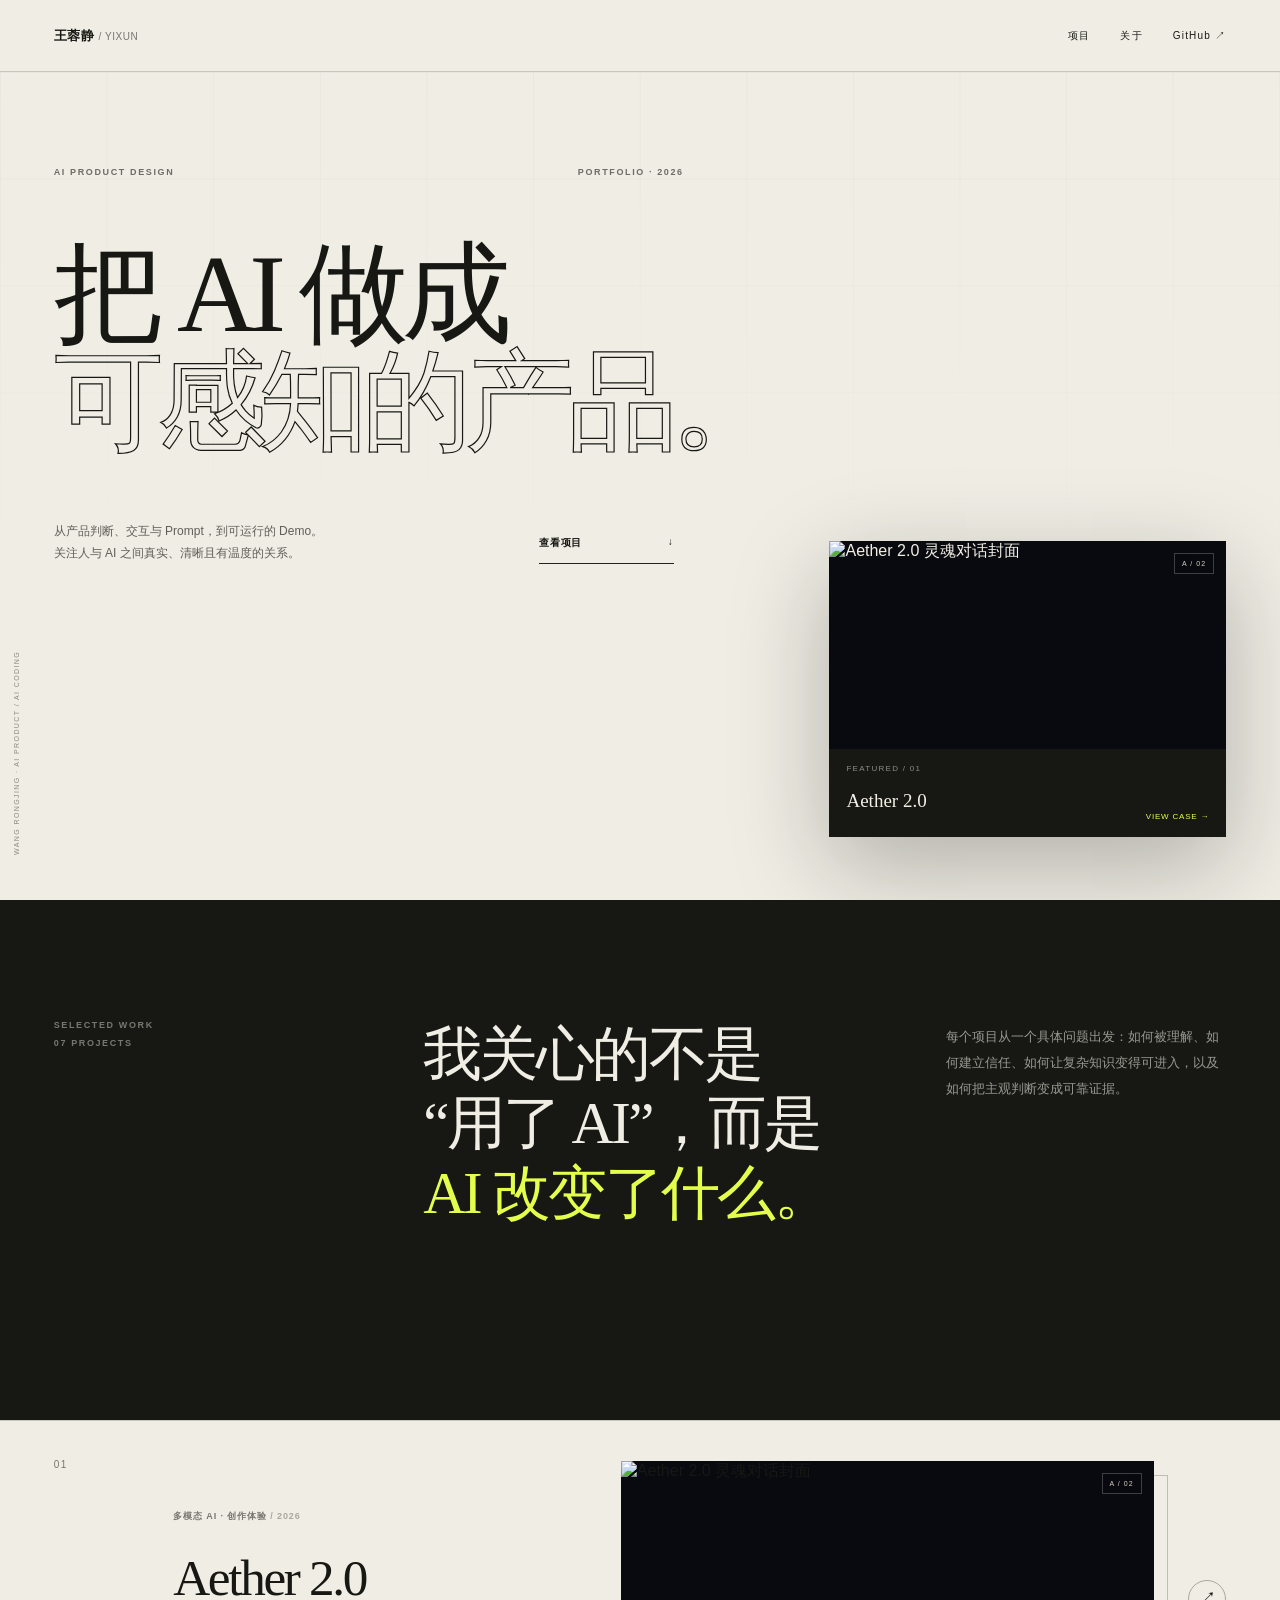
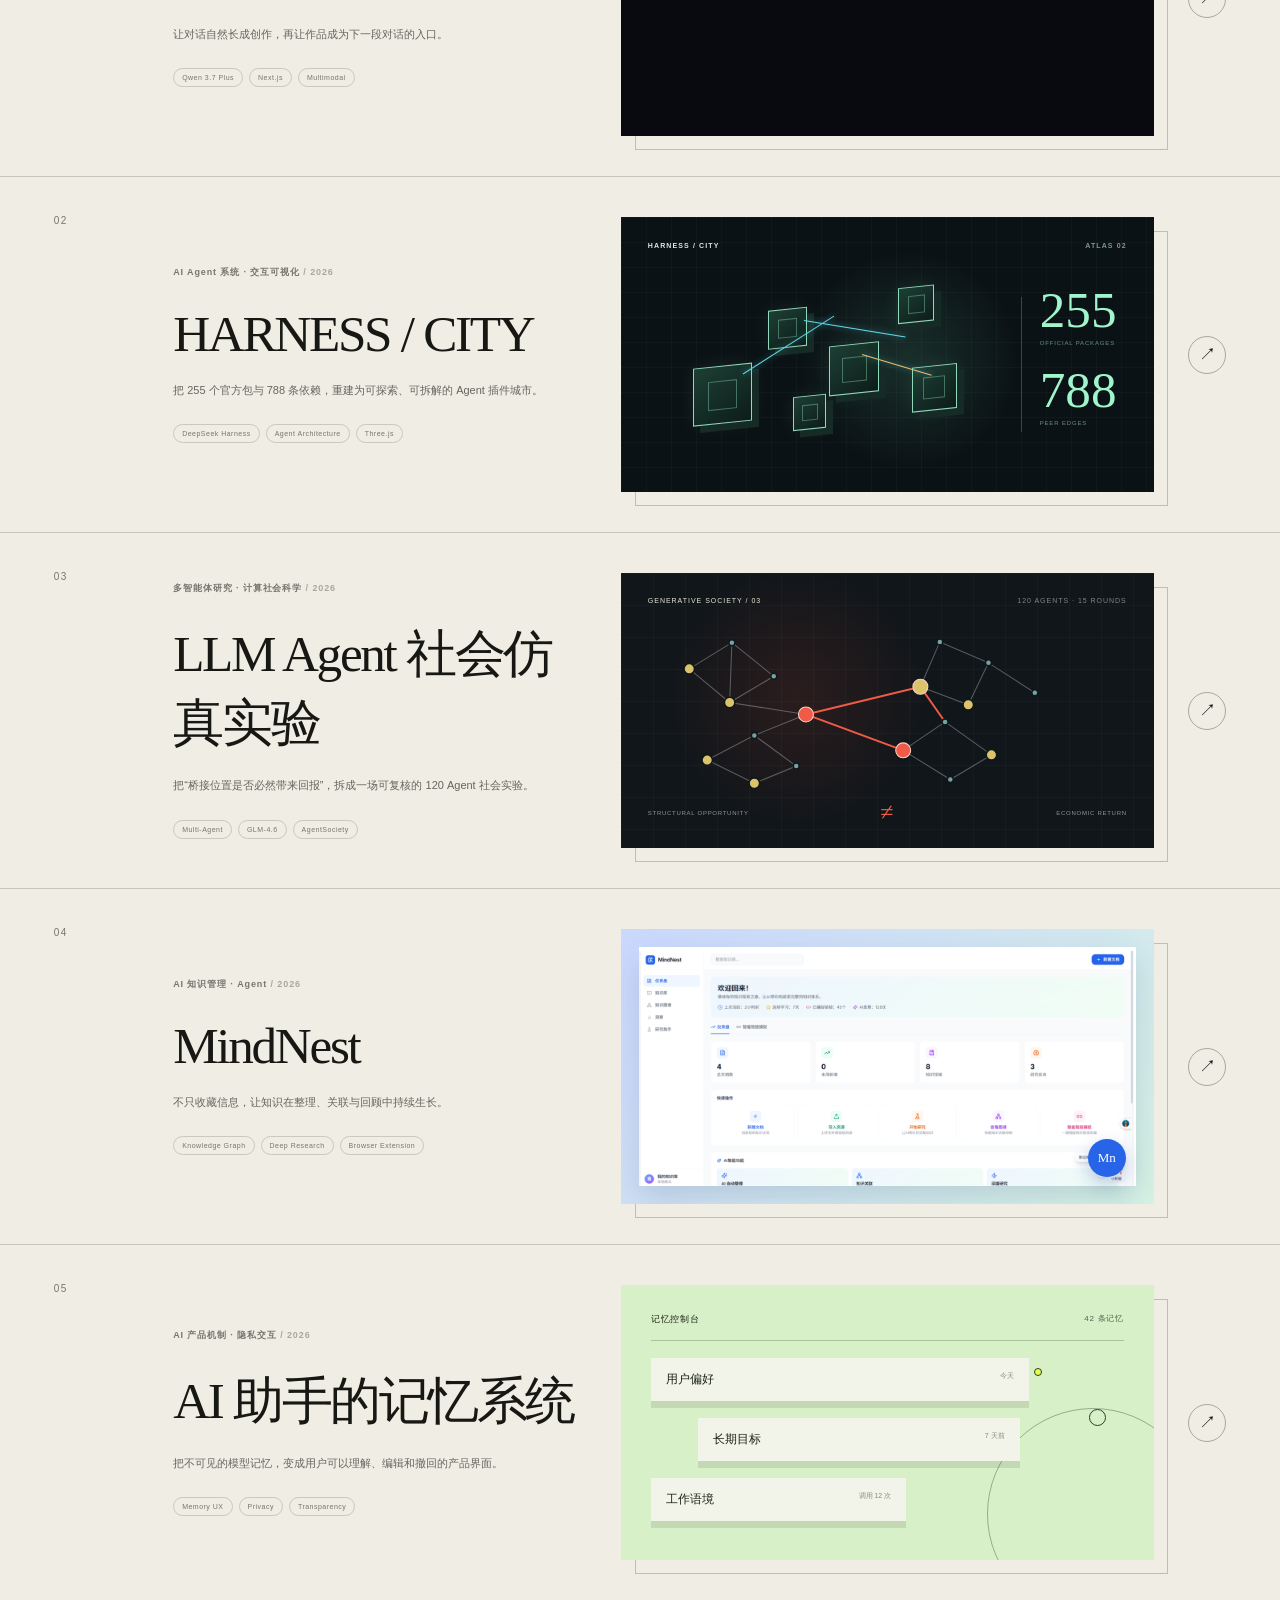
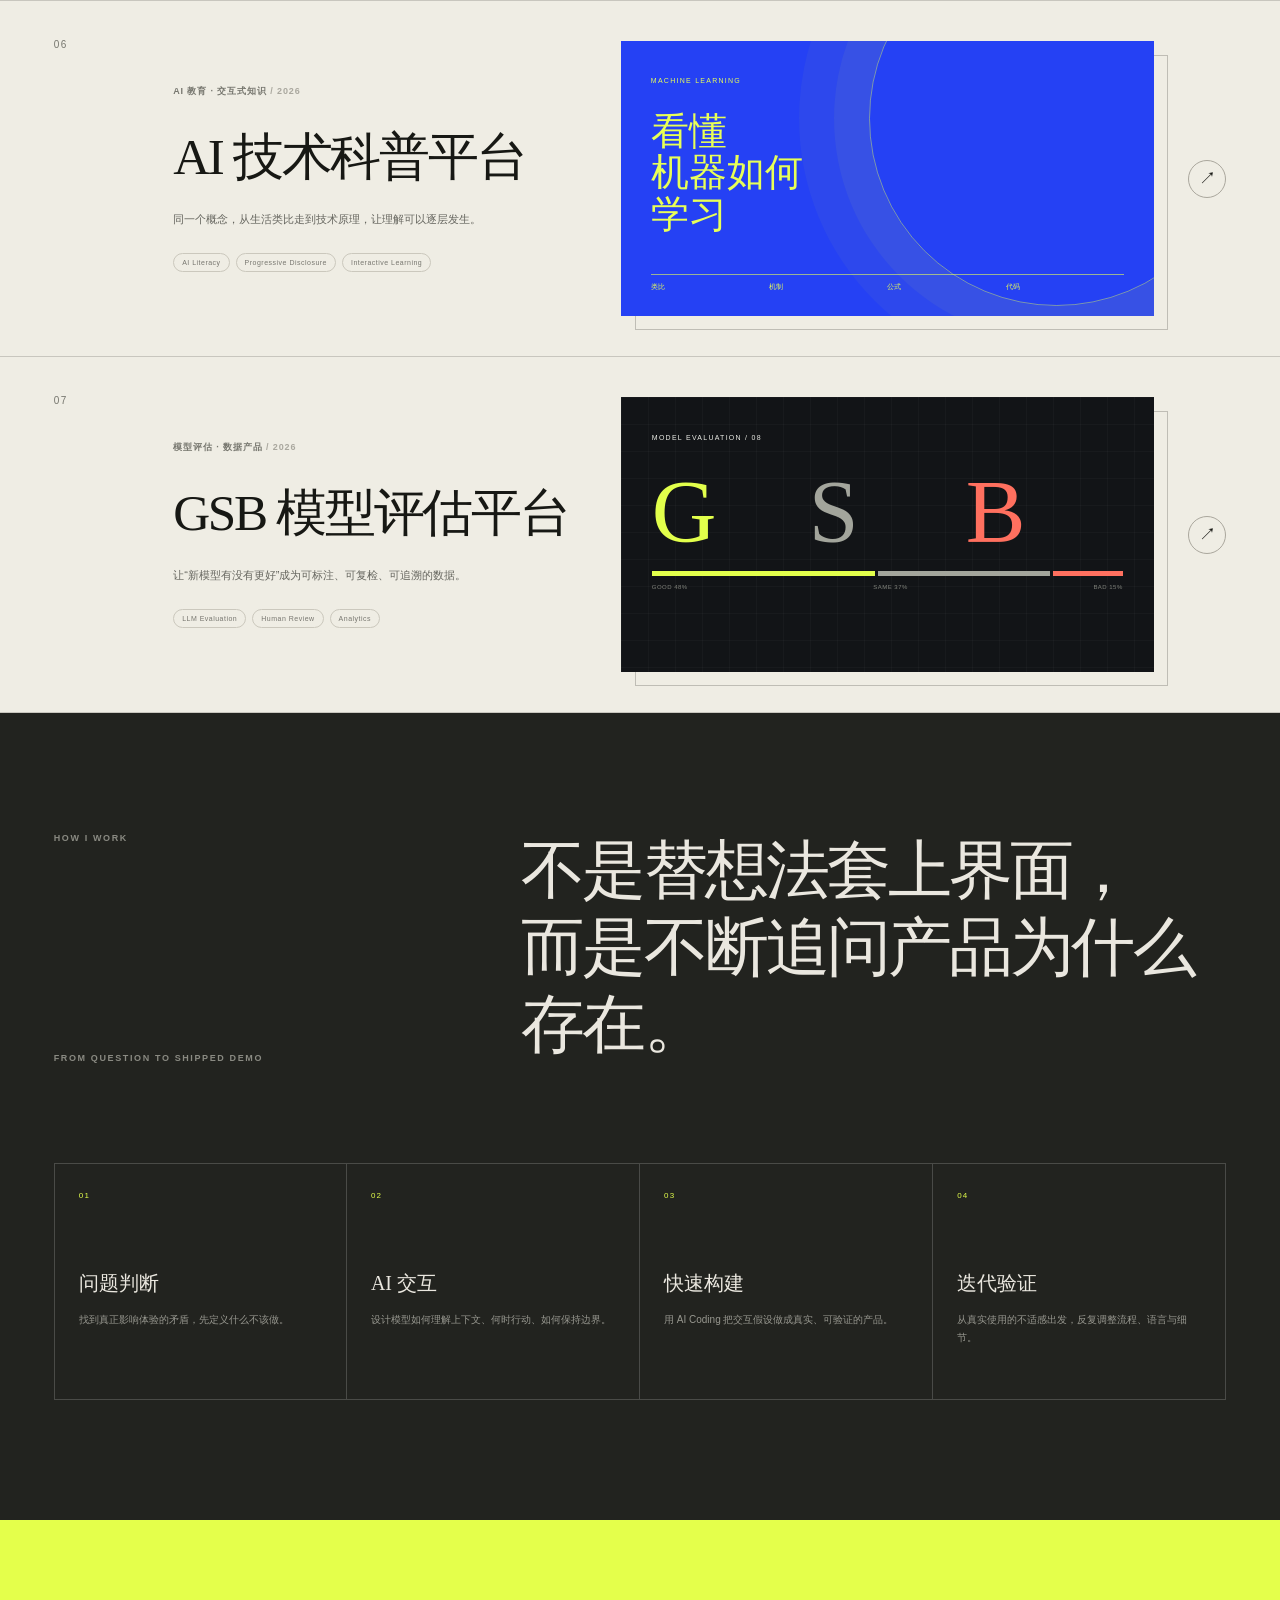
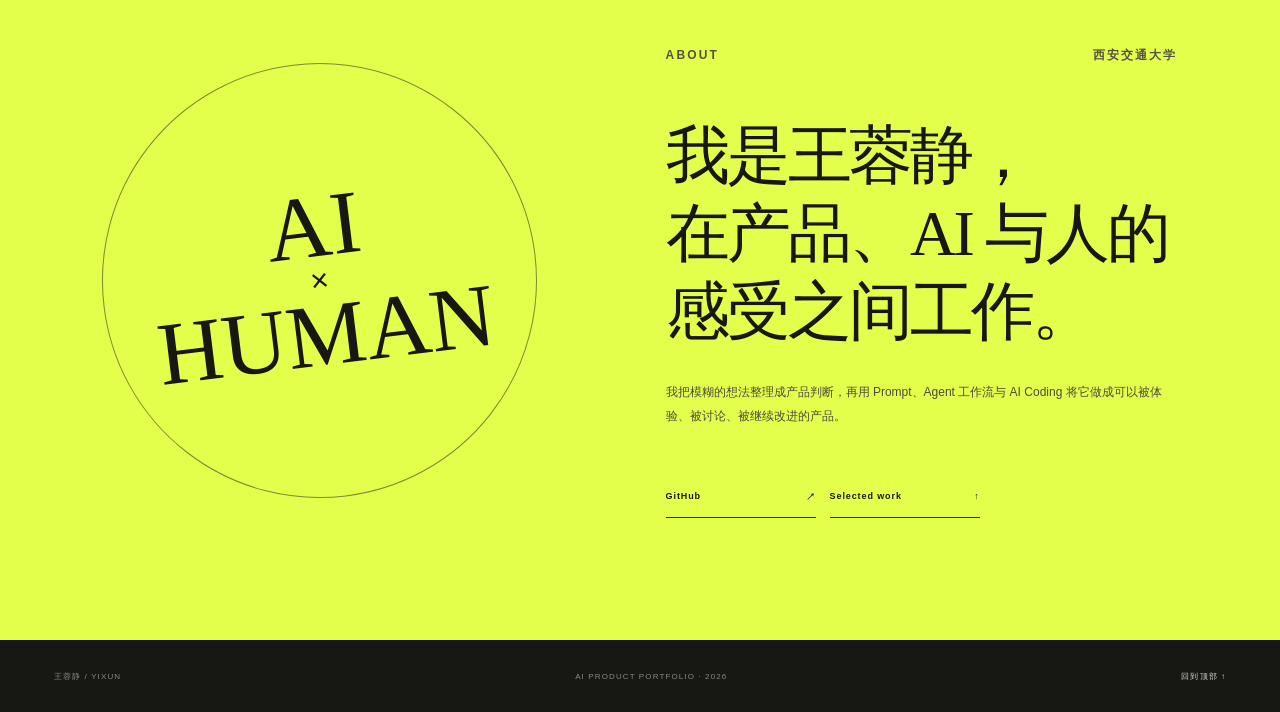
==== commit e07ae68f: "Restore MindNest product screenshots" ====
--- a/index.html
+++ b/index.html
@@ -1 +1 @@
-<!doctype html><html lang="zh-CN"><head><meta charset="utf-8"><meta name="viewport" content="width=device-width,initial-scale=1"><title>王蓉静 — AI 产品与 AI Coding 作品集</title><meta name="description" content="把 AI 做成可感知的产品。"><meta property="og:title" content="王蓉静 — AI 产品与 AI Coding 作品集"><meta property="og:description" content="把 AI 做成可感知的产品。"><meta property="og:type" content="website"><link rel="stylesheet" href="/styles.css"></head><body><main id="top"><section class="home-hero"><header class="site-header "><a href="/" class="site-name" aria-label="返回作品集首页">王蓉静 <span>/ YIXUN</span></a><nav aria-label="主导航"><a href="/#work">项目</a><a href="/#about">关于</a><a href="https://github.com/YiXun-13468878779" target="_blank" rel="noreferrer">GitHub ↗</a></nav></header><div class="hero-copy"><p class="eyebrow"><span>AI PRODUCT DESIGN</span><span>PORTFOLIO · 2026</span></p><h1>把 AI 做成<br/><em>可感知的产品。</em></h1><div class="hero-foot"><p>从产品判断、交互与 Prompt，到可运行的 Demo。<br/>关注人与 AI 之间真实、清晰且有温度的关系。</p><a href="#work">查看项目 <span>↓</span></a></div></div><a href="/projects/aether-2" class="hero-feature" aria-label="查看 Aether 2.0 项目"><div class="project-visual visual-aether compact"><img src="https://raw.githubusercontent.com/YiXun-13468878779/aether2.0/main/public/og.jpg" alt="Aether 2.0 灵魂对话封面"/><span class="visual-index">A / 02</span></div><div><span>FEATURED / 01</span><strong>Aether 2.0</strong><i>VIEW CASE →</i></div></a><p class="hero-side-note">WANG RONGJING · AI PRODUCT / AI CODING</p></section><section class="project-index" id="work"><div class="section-intro"><p class="eyebrow"><span>SELECTED WORK</span><span>07<!-- --> PROJECTS</span></p><h2>我关心的不是<br/>“用了 AI”，而是<br/><em>AI 改变了什么。</em></h2><p class="section-note">每个项目从一个具体问题出发：如何被理解、如何建立信任、如何让复杂知识变得可进入，以及如何把主观判断变成可靠证据。</p></div><div class="project-list"><article class="project-row tone-aether"><a href="/projects/aether-2" class="project-row-link"><div class="row-number">01</div><div class="row-copy"><p>多模态 AI · 创作体验<!-- --> <span>/ <!-- -->2026</span></p><h3>Aether 2.0</h3><p class="project-one-line">让对话自然长成创作，再让作品成为下一段对话的入口。</p><div class="tag-line"><span>Qwen 3.7 Plus</span><span>Next.js</span><span>Multimodal</span></div></div><div class="row-visual"><div class="project-visual visual-aether compact"><img src="https://raw.githubusercontent.com/YiXun-13468878779/aether2.0/main/public/og.jpg" alt="Aether 2.0 灵魂对话封面"/><span class="visual-index">A / 02</span></div></div><div class="row-arrow" aria-hidden="true">↗</div></a></article><article class="project-row tone-harness"><a href="/projects/harness-city" class="project-row-link"><div class="row-number">02</div><div class="row-copy"><p>AI Agent 系统 · 交互可视化<!-- --> <span>/ <!-- -->2026</span></p><h3>HARNESS / CITY</h3><p class="project-one-line">把 255 个官方包与 788 条依赖，重建为可探索、可拆解的 Agent 插件城市。</p><div class="tag-line"><span>DeepSeek Harness</span><span>Agent Architecture</span><span>Three.js</span></div></div><div class="row-visual"><div class="project-visual visual-harness compact" aria-label="HARNESS CITY Agent 插件系统图谱"><div class="harness-topline"><span>HARNESS / CITY</span><i>ATLAS 02</i></div><div class="harness-map" aria-hidden="true"><span class="harness-node node-a"></span><span class="harness-node node-b"></span><span class="harness-node node-c"></span><span class="harness-node node-d"></span><span class="harness-node node-e"></span><span class="harness-node node-f"></span><i class="harness-link link-a"></i><i class="harness-link link-b"></i><i class="harness-link link-c"></i></div><div class="harness-metrics"><strong>255</strong><span>OFFICIAL PACKAGES</span><strong>788</strong><span>PEER EDGES</span></div></div></div><div class="row-arrow" aria-hidden="true">↗</div></a></article><article class="project-row tone-simulation"><a href="/projects/agent-society-simulation" class="project-row-link"><div class="row-number">03</div><div class="row-copy"><p>多智能体研究 · 计算社会科学<!-- --> <span>/ <!-- -->2026</span></p><h3>LLM Agent 社会仿真实验</h3><p class="project-one-line">把“桥接位置是否必然带来回报”，拆成一场可复核的 120 Agent 社会实验。</p><div class="tag-line"><span>Multi-Agent</span><span>GLM-4.6</span><span>AgentSociety</span></div></div><div class="row-visual"><div class="project-visual visual-simulation compact" aria-label="LLM Agent 社会仿真实验网络图"><div class="simulation-visual-head"><span>GENERATIVE SOCIETY / 03</span><i>120 AGENTS · 15 ROUNDS</i></div><svg viewBox="0 0 620 250" aria-hidden="true"><g class="sim-lines"><path d="M45 84L102 49L158 94L99 129L45 84M102 49L99 129L201 145"></path><path d="M380 48L445 76L418 132L354 108L380 48M445 76L507 116"></path><path d="M69 206L132 173L188 214L132 237L69 206M132 173L201 145"></path><path d="M331 193L387 155L449 199L394 232L331 193M387 155L449 199"></path><path class="sim-bridge" d="M201 145L354 108M201 145L331 193M354 108L387 155"></path></g><g class="sim-nodes"><circle cx="45" cy="84" r="7"></circle><circle cx="102" cy="49" r="4"></circle><circle cx="158" cy="94" r="4"></circle><circle cx="99" cy="129" r="7"></circle><circle cx="380" cy="48" r="4"></circle><circle cx="445" cy="76" r="4"></circle><circle cx="418" cy="132" r="7"></circle><circle cx="354" cy="108" r="4"></circle><circle cx="507" cy="116" r="4"></circle><circle cx="69" cy="206" r="7"></circle><circle cx="132" cy="173" r="4"></circle><circle cx="188" cy="214" r="4"></circle><circle cx="132" cy="237" r="7"></circle><circle cx="331" cy="193" r="4"></circle><circle cx="387" cy="155" r="4"></circle><circle cx="449" cy="199" r="7"></circle><circle cx="394" cy="232" r="4"></circle><circle class="sim-bridge-node" cx="201" cy="145" r="10"></circle><circle class="sim-bridge-node" cx="354" cy="108" r="10"></circle><circle class="sim-bridge-node" cx="331" cy="193" r="10"></circle></g></svg><div class="simulation-visual-result"><span>STRUCTURAL OPPORTUNITY</span><b>≠</b><span>ECONOMIC RETURN</span></div></div></div><div class="row-arrow" aria-hidden="true">↗</div></a></article><article class="project-row tone-mindnest"><a href="/projects/mindnest" class="project-row-link"><div class="row-number">04</div><div class="row-copy"><p>AI 知识管理 · Agent<!-- --> <span>/ <!-- -->2026</span></p><h3>MindNest</h3><p class="project-one-line">不只收藏信息，让知识在整理、关联与回顾中持续生长。</p><div class="tag-line"><span>Knowledge Graph</span><span>Deep Research</span><span>Browser Extension</span></div></div><div class="row-visual"><div class="project-visual visual-mindnest compact"><div class="static-mindnest-preview" role="img" aria-label="MindNest 个人知识库仪表盘"><span>MindNest</span><i>知识图谱 · 深度研究 · 智能捕捉</i><b>Mn</b></div><span class="nest-mark">Mn</span></div></div><div class="row-arrow" aria-hidden="true">↗</div></a></article><article class="project-row tone-memory"><a href="/projects/memory-control" class="project-row-link"><div class="row-number">05</div><div class="row-copy"><p>AI 产品机制 · 隐私交互<!-- --> <span>/ <!-- -->2026</span></p><h3>AI 助手的记忆系统</h3><p class="project-one-line">把不可见的模型记忆，变成用户可以理解、编辑和撤回的产品界面。</p><div class="tag-line"><span>Memory UX</span><span>Privacy</span><span>Transparency</span></div></div><div class="row-visual"><div class="project-visual visual-memory compact" aria-label="AI 记忆系统抽象界面"><div class="memory-head"><span>记忆控制台</span><i>42 条记忆</i></div><div class="memory-line"><b>用户偏好</b><em>今天</em></div><div class="memory-line offset"><b>长期目标</b><em>7 天前</em></div><div class="memory-line short"><b>工作语境</b><em>调用 12 次</em></div><span class="memory-orbit one"></span><span class="memory-orbit two"></span></div></div><div class="row-arrow" aria-hidden="true">↗</div></a></article><article class="project-row tone-clarity"><a href="/projects/ai-clarity" class="project-row-link"><div class="row-number">06</div><div class="row-copy"><p>AI 教育 · 交互式知识<!-- --> <span>/ <!-- -->2026</span></p><h3>AI 技术科普平台</h3><p class="project-one-line">同一个概念，从生活类比走到技术原理，让理解可以逐层发生。</p><div class="tag-line"><span>AI Literacy</span><span>Progressive Disclosure</span><span>Interactive Learning</span></div></div><div class="row-visual"><div class="project-visual visual-clarity compact" aria-label="AI 技术科普概念图"><span class="clarity-label">MACHINE LEARNING</span><strong>看懂<br/>机器如何<br/>学习</strong><div class="clarity-scale"><span>类比</span><span>机制</span><span>公式</span><span>代码</span></div></div></div><div class="row-arrow" aria-hidden="true">↗</div></a></article><article class="project-row tone-gsb"><a href="/projects/gsb-evaluation" class="project-row-link"><div class="row-number">07</div><div class="row-copy"><p>模型评估 · 数据产品<!-- --> <span>/ <!-- -->2026</span></p><h3>GSB 模型评估平台</h3><p class="project-one-line">让“新模型有没有更好”成为可标注、可复检、可追溯的数据。</p><div class="tag-line"><span>LLM Evaluation</span><span>Human Review</span><span>Analytics</span></div></div><div class="row-visual"><div class="project-visual visual-gsb compact" aria-label="GSB 模型评估结果"><span class="gsb-label">MODEL EVALUATION / 08</span><div class="gsb-letters"><strong>G</strong><strong>S</strong><strong>B</strong></div><div class="gsb-bars"><i></i><i></i><i></i></div><div class="gsb-data"><span>GOOD 48%</span><span>SAME 37%</span><span>BAD 15%</span></div></div></div><div class="row-arrow" aria-hidden="true">↗</div></a></article></div></section><section class="practice"><div class="practice-head"><p class="eyebrow"><span>HOW I WORK</span><span>FROM QUESTION TO SHIPPED DEMO</span></p><h2>不是替想法套上界面，<br/>而是不断追问产品为什么存在。</h2></div><div class="practice-grid"><div><span>01</span><strong>问题判断</strong><p>找到真正影响体验的矛盾，先定义什么不该做。</p></div><div><span>02</span><strong>AI 交互</strong><p>设计模型如何理解上下文、何时行动、如何保持边界。</p></div><div><span>03</span><strong>快速构建</strong><p>用 AI Coding 把交互假设做成真实、可验证的产品。</p></div><div><span>04</span><strong>迭代验证</strong><p>从真实使用的不适感出发，反复调整流程、语言与细节。</p></div></div></section><section class="about" id="about"><div class="about-stamp"><span>AI</span><span>×</span><span>HUMAN</span></div><div class="about-copy"><p class="eyebrow"><span>ABOUT</span><span>西安交通大学</span></p><h2>我是王蓉静，<br/>在产品、AI 与人的感受之间工作。</h2><p>我把模糊的想法整理成产品判断，再用 Prompt、Agent 工作流与 AI Coding 将它做成可以被体验、被讨论、被继续改进的产品。</p><div class="about-links"><a href="https://github.com/YiXun-13468878779" target="_blank" rel="noreferrer">GitHub <span>↗</span></a><a href="#work">Selected work <span>↑</span></a></div></div></section><footer class="site-footer"><span>王蓉静 / YIXUN</span><span>AI PRODUCT PORTFOLIO · 2026</span><a href="#top">回到顶部 ↑</a></footer></main></body></html>+<!doctype html><html lang="zh-CN"><head><meta charset="utf-8"><meta name="viewport" content="width=device-width,initial-scale=1"><title>王蓉静 — AI 产品与 AI Coding 作品集</title><meta name="description" content="把 AI 做成可感知的产品。"><meta property="og:title" content="王蓉静 — AI 产品与 AI Coding 作品集"><meta property="og:description" content="把 AI 做成可感知的产品。"><meta property="og:type" content="website"><link rel="stylesheet" href="/styles.css"></head><body><main id="top"><section class="home-hero"><header class="site-header "><a href="/" class="site-name" aria-label="返回作品集首页">王蓉静 <span>/ YIXUN</span></a><nav aria-label="主导航"><a href="/#work">项目</a><a href="/#about">关于</a><a href="https://github.com/YiXun-13468878779" target="_blank" rel="noreferrer">GitHub ↗</a></nav></header><div class="hero-copy"><p class="eyebrow"><span>AI PRODUCT DESIGN</span><span>PORTFOLIO · 2026</span></p><h1>把 AI 做成<br/><em>可感知的产品。</em></h1><div class="hero-foot"><p>从产品判断、交互与 Prompt，到可运行的 Demo。<br/>关注人与 AI 之间真实、清晰且有温度的关系。</p><a href="#work">查看项目 <span>↓</span></a></div></div><a href="/projects/aether-2" class="hero-feature" aria-label="查看 Aether 2.0 项目"><div class="project-visual visual-aether compact"><img src="https://raw.githubusercontent.com/YiXun-13468878779/aether2.0/main/public/og.jpg" alt="Aether 2.0 灵魂对话封面"/><span class="visual-index">A / 02</span></div><div><span>FEATURED / 01</span><strong>Aether 2.0</strong><i>VIEW CASE →</i></div></a><p class="hero-side-note">WANG RONGJING · AI PRODUCT / AI CODING</p></section><section class="project-index" id="work"><div class="section-intro"><p class="eyebrow"><span>SELECTED WORK</span><span>07<!-- --> PROJECTS</span></p><h2>我关心的不是<br/>“用了 AI”，而是<br/><em>AI 改变了什么。</em></h2><p class="section-note">每个项目从一个具体问题出发：如何被理解、如何建立信任、如何让复杂知识变得可进入，以及如何把主观判断变成可靠证据。</p></div><div class="project-list"><article class="project-row tone-aether"><a href="/projects/aether-2" class="project-row-link"><div class="row-number">01</div><div class="row-copy"><p>多模态 AI · 创作体验<!-- --> <span>/ <!-- -->2026</span></p><h3>Aether 2.0</h3><p class="project-one-line">让对话自然长成创作，再让作品成为下一段对话的入口。</p><div class="tag-line"><span>Qwen 3.7 Plus</span><span>Next.js</span><span>Multimodal</span></div></div><div class="row-visual"><div class="project-visual visual-aether compact"><img src="https://raw.githubusercontent.com/YiXun-13468878779/aether2.0/main/public/og.jpg" alt="Aether 2.0 灵魂对话封面"/><span class="visual-index">A / 02</span></div></div><div class="row-arrow" aria-hidden="true">↗</div></a></article><article class="project-row tone-harness"><a href="/projects/harness-city" class="project-row-link"><div class="row-number">02</div><div class="row-copy"><p>AI Agent 系统 · 交互可视化<!-- --> <span>/ <!-- -->2026</span></p><h3>HARNESS / CITY</h3><p class="project-one-line">把 255 个官方包与 788 条依赖，重建为可探索、可拆解的 Agent 插件城市。</p><div class="tag-line"><span>DeepSeek Harness</span><span>Agent Architecture</span><span>Three.js</span></div></div><div class="row-visual"><div class="project-visual visual-harness compact" aria-label="HARNESS CITY Agent 插件系统图谱"><div class="harness-topline"><span>HARNESS / CITY</span><i>ATLAS 02</i></div><div class="harness-map" aria-hidden="true"><span class="harness-node node-a"></span><span class="harness-node node-b"></span><span class="harness-node node-c"></span><span class="harness-node node-d"></span><span class="harness-node node-e"></span><span class="harness-node node-f"></span><i class="harness-link link-a"></i><i class="harness-link link-b"></i><i class="harness-link link-c"></i></div><div class="harness-metrics"><strong>255</strong><span>OFFICIAL PACKAGES</span><strong>788</strong><span>PEER EDGES</span></div></div></div><div class="row-arrow" aria-hidden="true">↗</div></a></article><article class="project-row tone-simulation"><a href="/projects/agent-society-simulation" class="project-row-link"><div class="row-number">03</div><div class="row-copy"><p>多智能体研究 · 计算社会科学<!-- --> <span>/ <!-- -->2026</span></p><h3>LLM Agent 社会仿真实验</h3><p class="project-one-line">把“桥接位置是否必然带来回报”，拆成一场可复核的 120 Agent 社会实验。</p><div class="tag-line"><span>Multi-Agent</span><span>GLM-4.6</span><span>AgentSociety</span></div></div><div class="row-visual"><div class="project-visual visual-simulation compact" aria-label="LLM Agent 社会仿真实验网络图"><div class="simulation-visual-head"><span>GENERATIVE SOCIETY / 03</span><i>120 AGENTS · 15 ROUNDS</i></div><svg viewBox="0 0 620 250" aria-hidden="true"><g class="sim-lines"><path d="M45 84L102 49L158 94L99 129L45 84M102 49L99 129L201 145"></path><path d="M380 48L445 76L418 132L354 108L380 48M445 76L507 116"></path><path d="M69 206L132 173L188 214L132 237L69 206M132 173L201 145"></path><path d="M331 193L387 155L449 199L394 232L331 193M387 155L449 199"></path><path class="sim-bridge" d="M201 145L354 108M201 145L331 193M354 108L387 155"></path></g><g class="sim-nodes"><circle cx="45" cy="84" r="7"></circle><circle cx="102" cy="49" r="4"></circle><circle cx="158" cy="94" r="4"></circle><circle cx="99" cy="129" r="7"></circle><circle cx="380" cy="48" r="4"></circle><circle cx="445" cy="76" r="4"></circle><circle cx="418" cy="132" r="7"></circle><circle cx="354" cy="108" r="4"></circle><circle cx="507" cy="116" r="4"></circle><circle cx="69" cy="206" r="7"></circle><circle cx="132" cy="173" r="4"></circle><circle cx="188" cy="214" r="4"></circle><circle cx="132" cy="237" r="7"></circle><circle cx="331" cy="193" r="4"></circle><circle cx="387" cy="155" r="4"></circle><circle cx="449" cy="199" r="7"></circle><circle cx="394" cy="232" r="4"></circle><circle class="sim-bridge-node" cx="201" cy="145" r="10"></circle><circle class="sim-bridge-node" cx="354" cy="108" r="10"></circle><circle class="sim-bridge-node" cx="331" cy="193" r="10"></circle></g></svg><div class="simulation-visual-result"><span>STRUCTURAL OPPORTUNITY</span><b>≠</b><span>ECONOMIC RETURN</span></div></div></div><div class="row-arrow" aria-hidden="true">↗</div></a></article><article class="project-row tone-mindnest"><a href="/projects/mindnest" class="project-row-link"><div class="row-number">04</div><div class="row-copy"><p>AI 知识管理 · Agent<!-- --> <span>/ <!-- -->2026</span></p><h3>MindNest</h3><p class="project-one-line">不只收藏信息，让知识在整理、关联与回顾中持续生长。</p><div class="tag-line"><span>Knowledge Graph</span><span>Deep Research</span><span>Browser Extension</span></div></div><div class="row-visual"><div class="project-visual visual-mindnest compact"><img src="/projects/mindnest/dashboard.png" alt="MindNest 个人知识库仪表盘"/><span class="nest-mark">Mn</span></div></div><div class="row-arrow" aria-hidden="true">↗</div></a></article><article class="project-row tone-memory"><a href="/projects/memory-control" class="project-row-link"><div class="row-number">05</div><div class="row-copy"><p>AI 产品机制 · 隐私交互<!-- --> <span>/ <!-- -->2026</span></p><h3>AI 助手的记忆系统</h3><p class="project-one-line">把不可见的模型记忆，变成用户可以理解、编辑和撤回的产品界面。</p><div class="tag-line"><span>Memory UX</span><span>Privacy</span><span>Transparency</span></div></div><div class="row-visual"><div class="project-visual visual-memory compact" aria-label="AI 记忆系统抽象界面"><div class="memory-head"><span>记忆控制台</span><i>42 条记忆</i></div><div class="memory-line"><b>用户偏好</b><em>今天</em></div><div class="memory-line offset"><b>长期目标</b><em>7 天前</em></div><div class="memory-line short"><b>工作语境</b><em>调用 12 次</em></div><span class="memory-orbit one"></span><span class="memory-orbit two"></span></div></div><div class="row-arrow" aria-hidden="true">↗</div></a></article><article class="project-row tone-clarity"><a href="/projects/ai-clarity" class="project-row-link"><div class="row-number">06</div><div class="row-copy"><p>AI 教育 · 交互式知识<!-- --> <span>/ <!-- -->2026</span></p><h3>AI 技术科普平台</h3><p class="project-one-line">同一个概念，从生活类比走到技术原理，让理解可以逐层发生。</p><div class="tag-line"><span>AI Literacy</span><span>Progressive Disclosure</span><span>Interactive Learning</span></div></div><div class="row-visual"><div class="project-visual visual-clarity compact" aria-label="AI 技术科普概念图"><span class="clarity-label">MACHINE LEARNING</span><strong>看懂<br/>机器如何<br/>学习</strong><div class="clarity-scale"><span>类比</span><span>机制</span><span>公式</span><span>代码</span></div></div></div><div class="row-arrow" aria-hidden="true">↗</div></a></article><article class="project-row tone-gsb"><a href="/projects/gsb-evaluation" class="project-row-link"><div class="row-number">07</div><div class="row-copy"><p>模型评估 · 数据产品<!-- --> <span>/ <!-- -->2026</span></p><h3>GSB 模型评估平台</h3><p class="project-one-line">让“新模型有没有更好”成为可标注、可复检、可追溯的数据。</p><div class="tag-line"><span>LLM Evaluation</span><span>Human Review</span><span>Analytics</span></div></div><div class="row-visual"><div class="project-visual visual-gsb compact" aria-label="GSB 模型评估结果"><span class="gsb-label">MODEL EVALUATION / 08</span><div class="gsb-letters"><strong>G</strong><strong>S</strong><strong>B</strong></div><div class="gsb-bars"><i></i><i></i><i></i></div><div class="gsb-data"><span>GOOD 48%</span><span>SAME 37%</span><span>BAD 15%</span></div></div></div><div class="row-arrow" aria-hidden="true">↗</div></a></article></div></section><section class="practice"><div class="practice-head"><p class="eyebrow"><span>HOW I WORK</span><span>FROM QUESTION TO SHIPPED DEMO</span></p><h2>不是替想法套上界面，<br/>而是不断追问产品为什么存在。</h2></div><div class="practice-grid"><div><span>01</span><strong>问题判断</strong><p>找到真正影响体验的矛盾，先定义什么不该做。</p></div><div><span>02</span><strong>AI 交互</strong><p>设计模型如何理解上下文、何时行动、如何保持边界。</p></div><div><span>03</span><strong>快速构建</strong><p>用 AI Coding 把交互假设做成真实、可验证的产品。</p></div><div><span>04</span><strong>迭代验证</strong><p>从真实使用的不适感出发，反复调整流程、语言与细节。</p></div></div></section><section class="about" id="about"><div class="about-stamp"><span>AI</span><span>×</span><span>HUMAN</span></div><div class="about-copy"><p class="eyebrow"><span>ABOUT</span><span>西安交通大学</span></p><h2>我是王蓉静，<br/>在产品、AI 与人的感受之间工作。</h2><p>我把模糊的想法整理成产品判断，再用 Prompt、Agent 工作流与 AI Coding 将它做成可以被体验、被讨论、被继续改进的产品。</p><div class="about-links"><a href="https://github.com/YiXun-13468878779" target="_blank" rel="noreferrer">GitHub <span>↗</span></a><a href="#work">Selected work <span>↑</span></a></div></div></section><footer class="site-footer"><span>王蓉静 / YIXUN</span><span>AI PRODUCT PORTFOLIO · 2026</span><a href="#top">回到顶部 ↑</a></footer></main></body></html>
--- a/styles.css
+++ b/styles.css
@@ -371,8 +371,3 @@
   html { scroll-behavior: auto; }
   *,*::before,*::after { transition-duration: .01ms!important; animation-duration: .01ms!important; }
 }
-
-.static-mindnest-preview{position:relative;width:100%;height:100%;min-height:180px;display:grid;align-content:end;gap:7px;padding:25px;color:#17335f;background:linear-gradient(135deg,#f8fbff 0 43%,#e6f0ff 43% 58%,#d9f3e8 58%);overflow:hidden}
-.static-mindnest-preview:before,.static-mindnest-preview:after{content:"";position:absolute;border:1px solid rgba(39,100,232,.25);border-radius:50%}.static-mindnest-preview:before{width:180px;height:180px;right:-35px;top:-52px;box-shadow:0 0 0 30px rgba(39,100,232,.04)}.static-mindnest-preview:after{width:70px;height:70px;right:82px;top:52px;background:rgba(255,255,255,.38)}
-.static-mindnest-preview span{position:relative;z-index:2;font-family:var(--serif);font-size:28px}.static-mindnest-preview i{position:relative;z-index:2;color:#6480a1;font-size:9px;font-style:normal;letter-spacing:.08em}.static-mindnest-preview b{position:absolute;z-index:2;right:25px;bottom:25px;width:38px;height:38px;display:grid;place-items:center;color:#fff;background:#2764e8;border-radius:50%;font-family:var(--serif);font-size:13px}
-.mindnest-gallery .static-mindnest-preview{min-height:310px}.gallery-wide .static-mindnest-preview{min-height:430px}
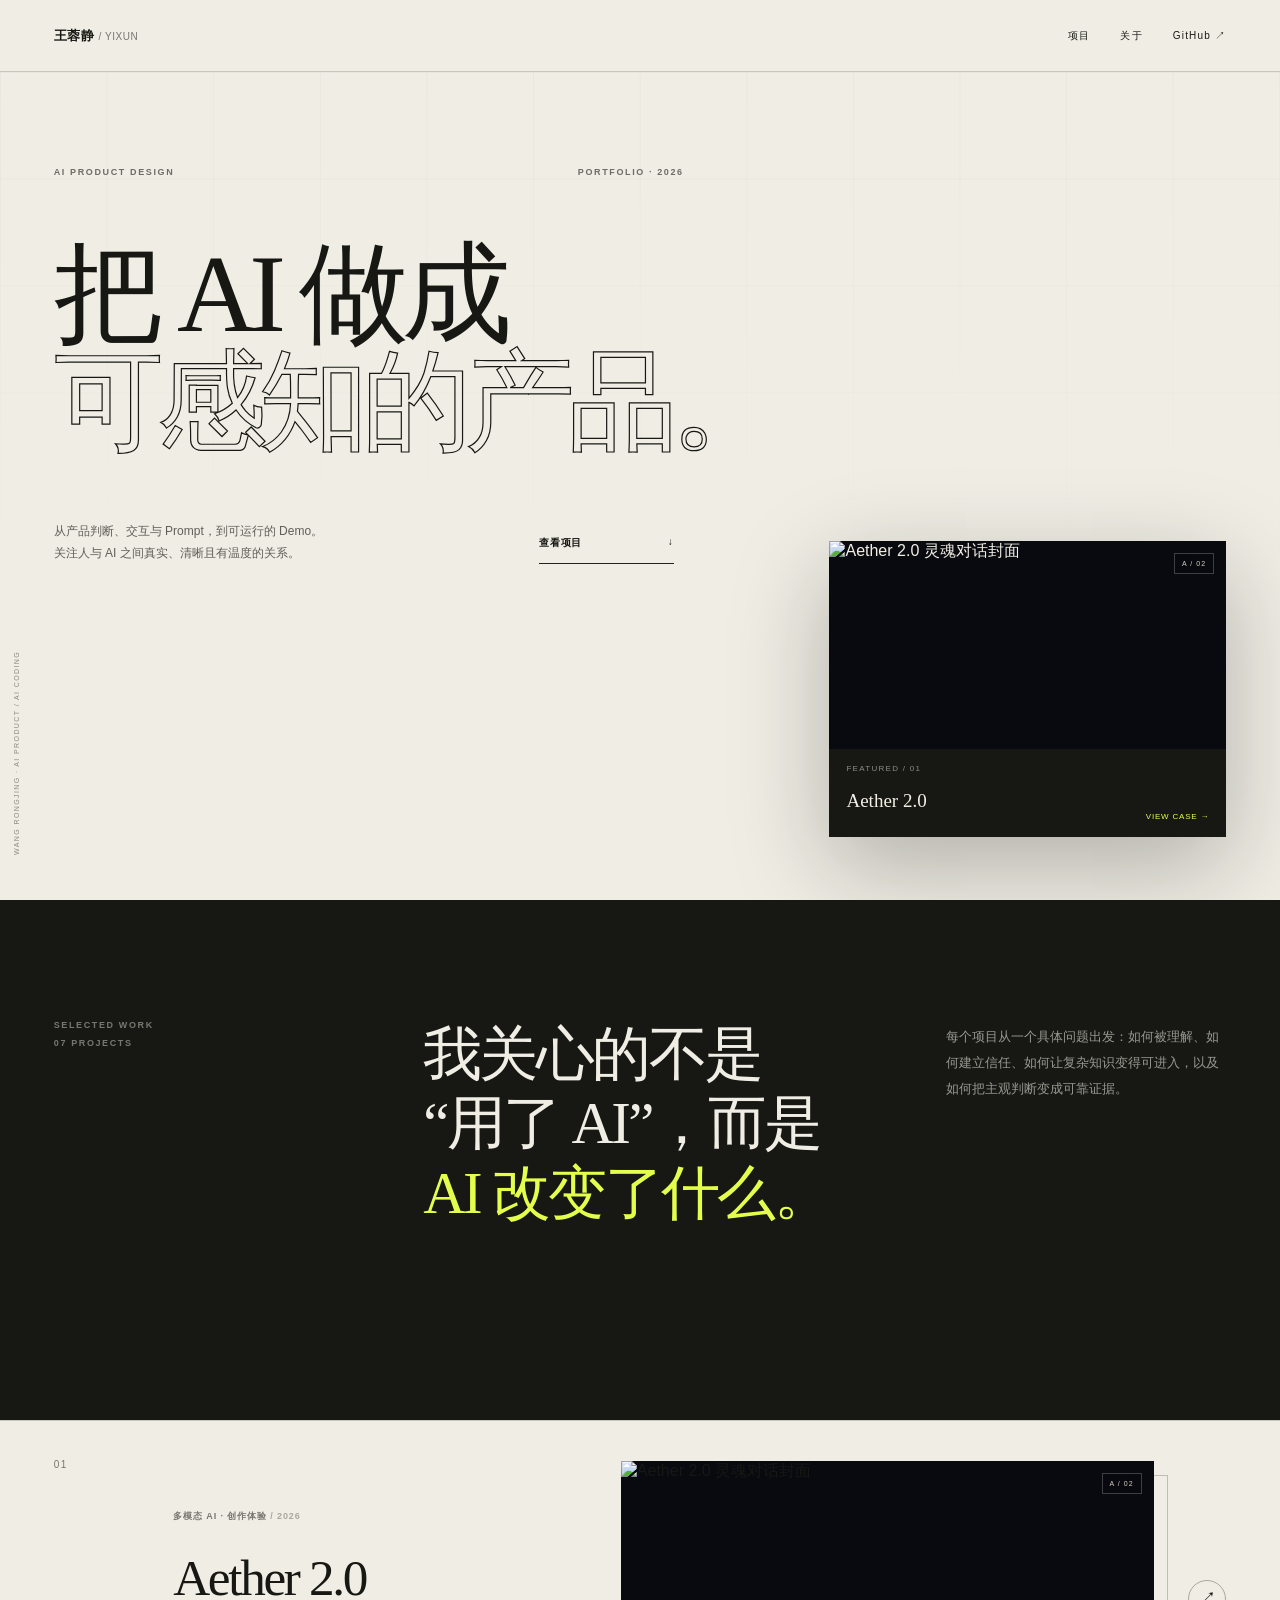
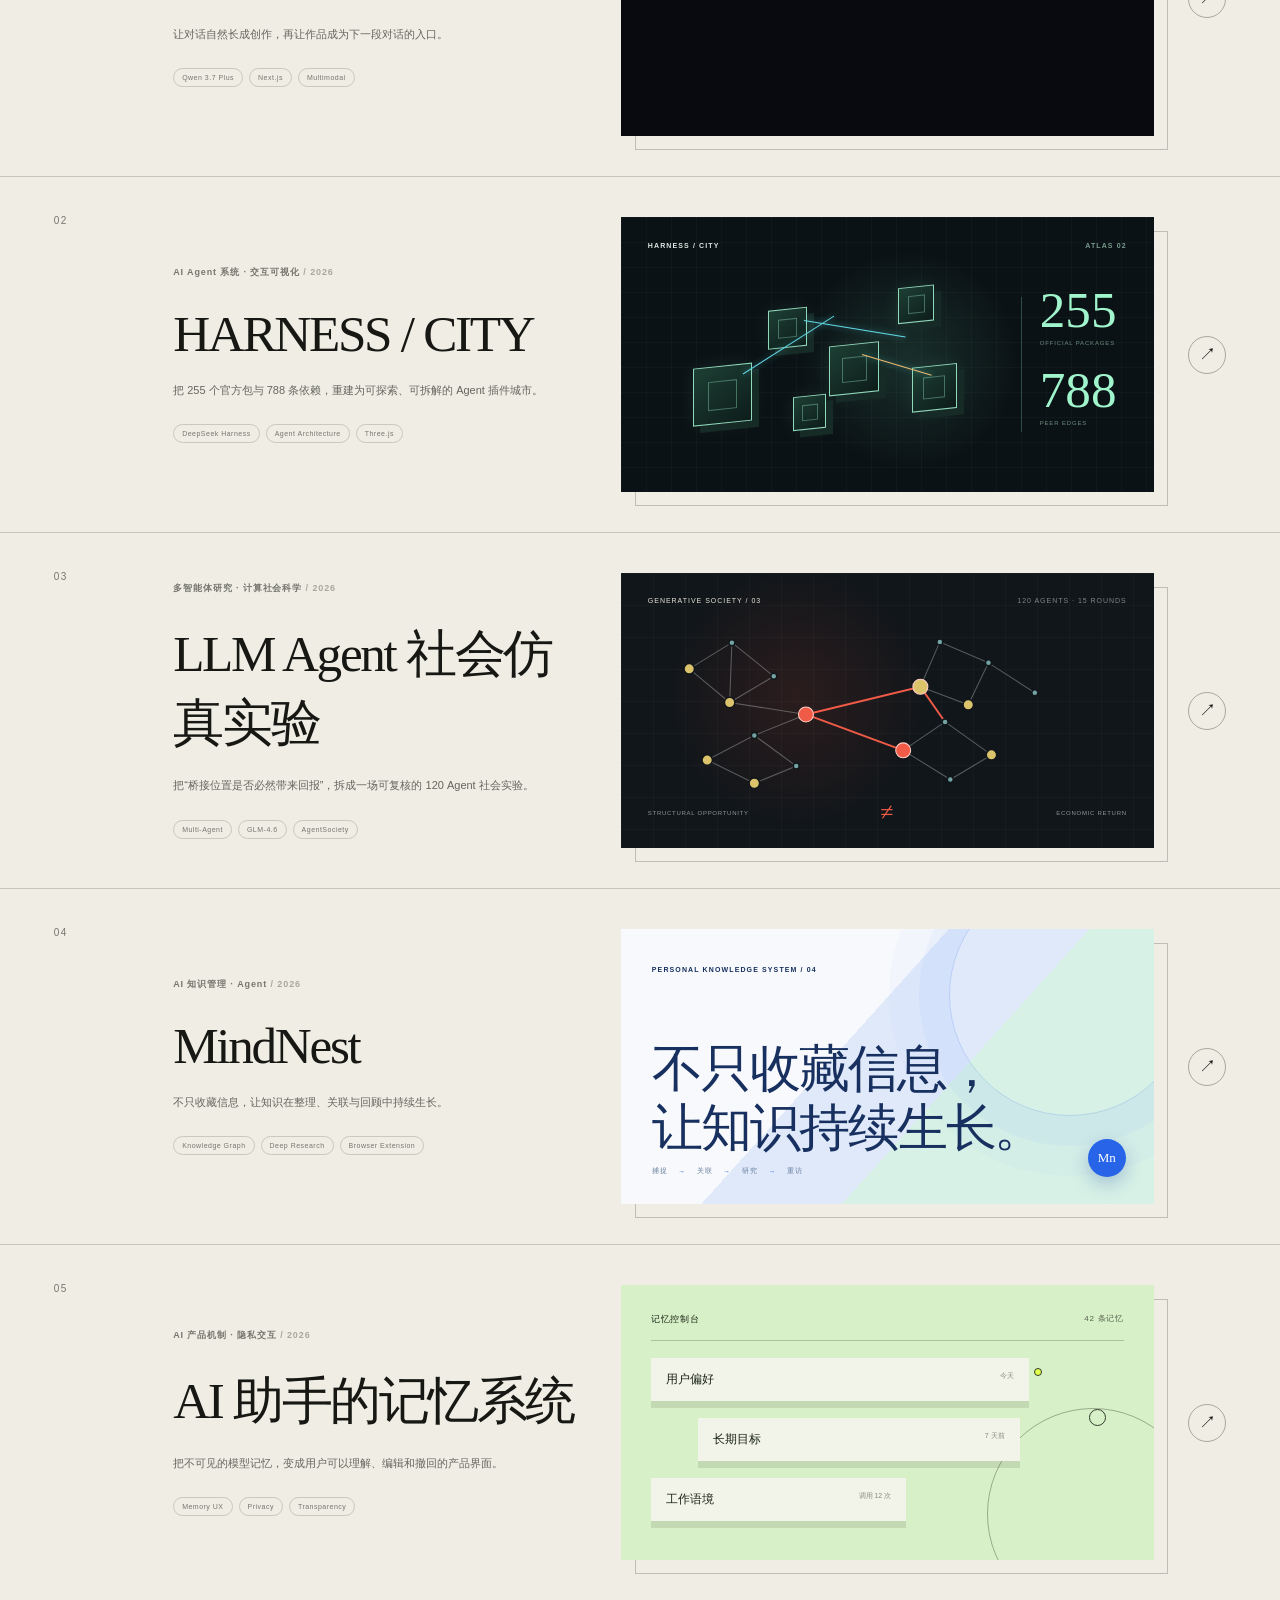
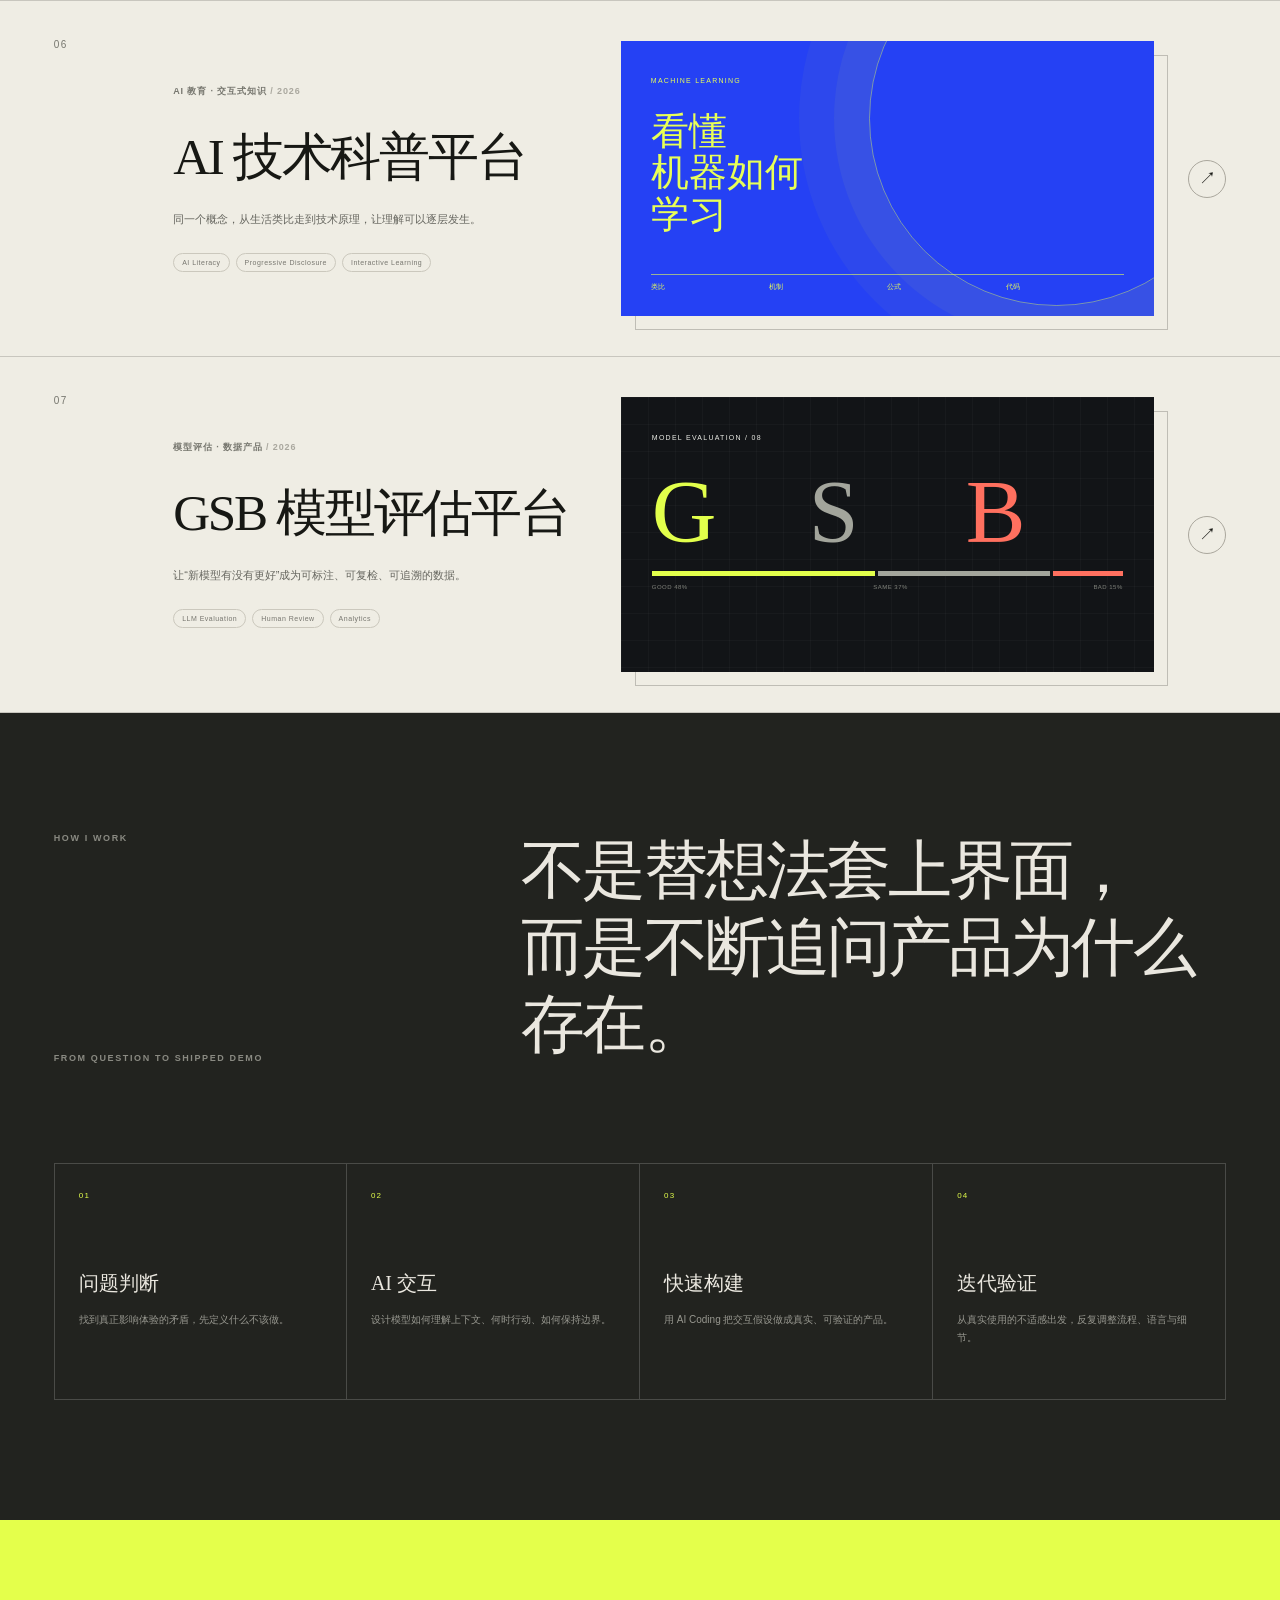
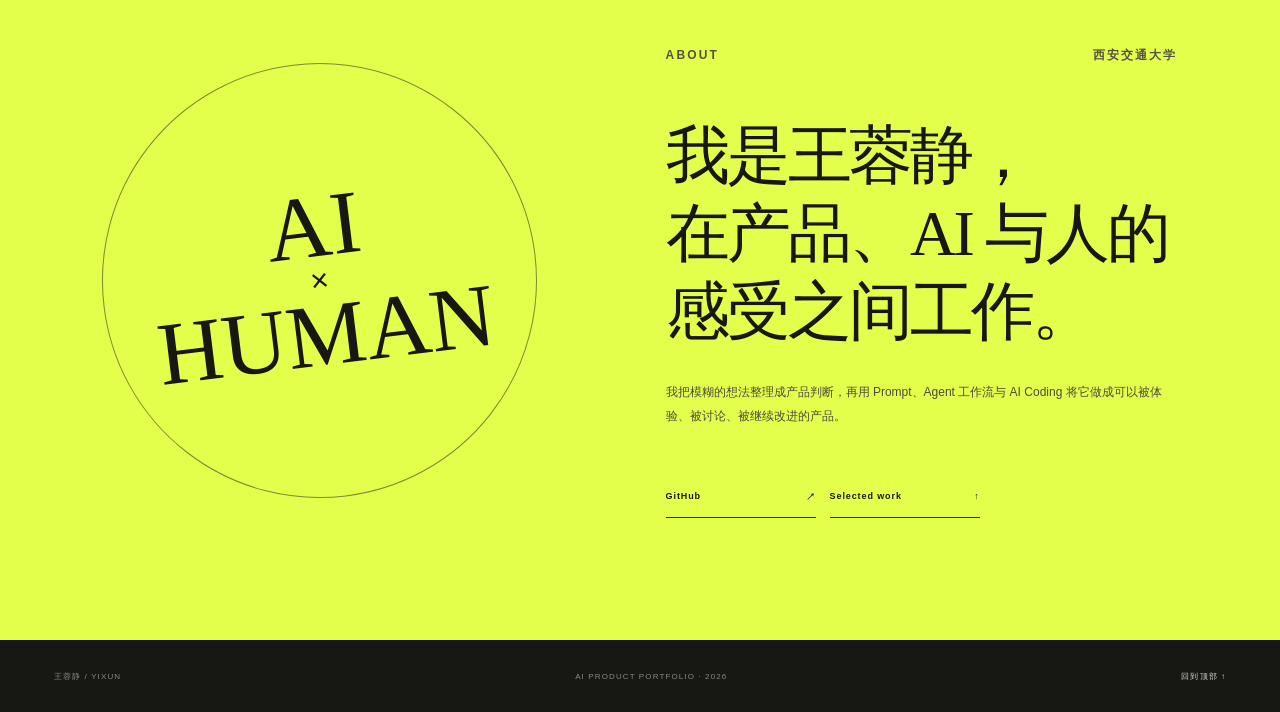
==== commit 8ed9a823: "Replace MindNest screenshots with editorial narrative" ====
--- a/index.html
+++ b/index.html
@@ -1 +1 @@
-<!doctype html><html lang="zh-CN"><head><meta charset="utf-8"><meta name="viewport" content="width=device-width,initial-scale=1"><title>王蓉静 — AI 产品与 AI Coding 作品集</title><meta name="description" content="把 AI 做成可感知的产品。"><meta property="og:title" content="王蓉静 — AI 产品与 AI Coding 作品集"><meta property="og:description" content="把 AI 做成可感知的产品。"><meta property="og:type" content="website"><link rel="stylesheet" href="/styles.css"></head><body><main id="top"><section class="home-hero"><header class="site-header "><a href="/" class="site-name" aria-label="返回作品集首页">王蓉静 <span>/ YIXUN</span></a><nav aria-label="主导航"><a href="/#work">项目</a><a href="/#about">关于</a><a href="https://github.com/YiXun-13468878779" target="_blank" rel="noreferrer">GitHub ↗</a></nav></header><div class="hero-copy"><p class="eyebrow"><span>AI PRODUCT DESIGN</span><span>PORTFOLIO · 2026</span></p><h1>把 AI 做成<br/><em>可感知的产品。</em></h1><div class="hero-foot"><p>从产品判断、交互与 Prompt，到可运行的 Demo。<br/>关注人与 AI 之间真实、清晰且有温度的关系。</p><a href="#work">查看项目 <span>↓</span></a></div></div><a href="/projects/aether-2" class="hero-feature" aria-label="查看 Aether 2.0 项目"><div class="project-visual visual-aether compact"><img src="https://raw.githubusercontent.com/YiXun-13468878779/aether2.0/main/public/og.jpg" alt="Aether 2.0 灵魂对话封面"/><span class="visual-index">A / 02</span></div><div><span>FEATURED / 01</span><strong>Aether 2.0</strong><i>VIEW CASE →</i></div></a><p class="hero-side-note">WANG RONGJING · AI PRODUCT / AI CODING</p></section><section class="project-index" id="work"><div class="section-intro"><p class="eyebrow"><span>SELECTED WORK</span><span>07<!-- --> PROJECTS</span></p><h2>我关心的不是<br/>“用了 AI”，而是<br/><em>AI 改变了什么。</em></h2><p class="section-note">每个项目从一个具体问题出发：如何被理解、如何建立信任、如何让复杂知识变得可进入，以及如何把主观判断变成可靠证据。</p></div><div class="project-list"><article class="project-row tone-aether"><a href="/projects/aether-2" class="project-row-link"><div class="row-number">01</div><div class="row-copy"><p>多模态 AI · 创作体验<!-- --> <span>/ <!-- -->2026</span></p><h3>Aether 2.0</h3><p class="project-one-line">让对话自然长成创作，再让作品成为下一段对话的入口。</p><div class="tag-line"><span>Qwen 3.7 Plus</span><span>Next.js</span><span>Multimodal</span></div></div><div class="row-visual"><div class="project-visual visual-aether compact"><img src="https://raw.githubusercontent.com/YiXun-13468878779/aether2.0/main/public/og.jpg" alt="Aether 2.0 灵魂对话封面"/><span class="visual-index">A / 02</span></div></div><div class="row-arrow" aria-hidden="true">↗</div></a></article><article class="project-row tone-harness"><a href="/projects/harness-city" class="project-row-link"><div class="row-number">02</div><div class="row-copy"><p>AI Agent 系统 · 交互可视化<!-- --> <span>/ <!-- -->2026</span></p><h3>HARNESS / CITY</h3><p class="project-one-line">把 255 个官方包与 788 条依赖，重建为可探索、可拆解的 Agent 插件城市。</p><div class="tag-line"><span>DeepSeek Harness</span><span>Agent Architecture</span><span>Three.js</span></div></div><div class="row-visual"><div class="project-visual visual-harness compact" aria-label="HARNESS CITY Agent 插件系统图谱"><div class="harness-topline"><span>HARNESS / CITY</span><i>ATLAS 02</i></div><div class="harness-map" aria-hidden="true"><span class="harness-node node-a"></span><span class="harness-node node-b"></span><span class="harness-node node-c"></span><span class="harness-node node-d"></span><span class="harness-node node-e"></span><span class="harness-node node-f"></span><i class="harness-link link-a"></i><i class="harness-link link-b"></i><i class="harness-link link-c"></i></div><div class="harness-metrics"><strong>255</strong><span>OFFICIAL PACKAGES</span><strong>788</strong><span>PEER EDGES</span></div></div></div><div class="row-arrow" aria-hidden="true">↗</div></a></article><article class="project-row tone-simulation"><a href="/projects/agent-society-simulation" class="project-row-link"><div class="row-number">03</div><div class="row-copy"><p>多智能体研究 · 计算社会科学<!-- --> <span>/ <!-- -->2026</span></p><h3>LLM Agent 社会仿真实验</h3><p class="project-one-line">把“桥接位置是否必然带来回报”，拆成一场可复核的 120 Agent 社会实验。</p><div class="tag-line"><span>Multi-Agent</span><span>GLM-4.6</span><span>AgentSociety</span></div></div><div class="row-visual"><div class="project-visual visual-simulation compact" aria-label="LLM Agent 社会仿真实验网络图"><div class="simulation-visual-head"><span>GENERATIVE SOCIETY / 03</span><i>120 AGENTS · 15 ROUNDS</i></div><svg viewBox="0 0 620 250" aria-hidden="true"><g class="sim-lines"><path d="M45 84L102 49L158 94L99 129L45 84M102 49L99 129L201 145"></path><path d="M380 48L445 76L418 132L354 108L380 48M445 76L507 116"></path><path d="M69 206L132 173L188 214L132 237L69 206M132 173L201 145"></path><path d="M331 193L387 155L449 199L394 232L331 193M387 155L449 199"></path><path class="sim-bridge" d="M201 145L354 108M201 145L331 193M354 108L387 155"></path></g><g class="sim-nodes"><circle cx="45" cy="84" r="7"></circle><circle cx="102" cy="49" r="4"></circle><circle cx="158" cy="94" r="4"></circle><circle cx="99" cy="129" r="7"></circle><circle cx="380" cy="48" r="4"></circle><circle cx="445" cy="76" r="4"></circle><circle cx="418" cy="132" r="7"></circle><circle cx="354" cy="108" r="4"></circle><circle cx="507" cy="116" r="4"></circle><circle cx="69" cy="206" r="7"></circle><circle cx="132" cy="173" r="4"></circle><circle cx="188" cy="214" r="4"></circle><circle cx="132" cy="237" r="7"></circle><circle cx="331" cy="193" r="4"></circle><circle cx="387" cy="155" r="4"></circle><circle cx="449" cy="199" r="7"></circle><circle cx="394" cy="232" r="4"></circle><circle class="sim-bridge-node" cx="201" cy="145" r="10"></circle><circle class="sim-bridge-node" cx="354" cy="108" r="10"></circle><circle class="sim-bridge-node" cx="331" cy="193" r="10"></circle></g></svg><div class="simulation-visual-result"><span>STRUCTURAL OPPORTUNITY</span><b>≠</b><span>ECONOMIC RETURN</span></div></div></div><div class="row-arrow" aria-hidden="true">↗</div></a></article><article class="project-row tone-mindnest"><a href="/projects/mindnest" class="project-row-link"><div class="row-number">04</div><div class="row-copy"><p>AI 知识管理 · Agent<!-- --> <span>/ <!-- -->2026</span></p><h3>MindNest</h3><p class="project-one-line">不只收藏信息，让知识在整理、关联与回顾中持续生长。</p><div class="tag-line"><span>Knowledge Graph</span><span>Deep Research</span><span>Browser Extension</span></div></div><div class="row-visual"><div class="project-visual visual-mindnest compact"><img src="/projects/mindnest/dashboard.png" alt="MindNest 个人知识库仪表盘"/><span class="nest-mark">Mn</span></div></div><div class="row-arrow" aria-hidden="true">↗</div></a></article><article class="project-row tone-memory"><a href="/projects/memory-control" class="project-row-link"><div class="row-number">05</div><div class="row-copy"><p>AI 产品机制 · 隐私交互<!-- --> <span>/ <!-- -->2026</span></p><h3>AI 助手的记忆系统</h3><p class="project-one-line">把不可见的模型记忆，变成用户可以理解、编辑和撤回的产品界面。</p><div class="tag-line"><span>Memory UX</span><span>Privacy</span><span>Transparency</span></div></div><div class="row-visual"><div class="project-visual visual-memory compact" aria-label="AI 记忆系统抽象界面"><div class="memory-head"><span>记忆控制台</span><i>42 条记忆</i></div><div class="memory-line"><b>用户偏好</b><em>今天</em></div><div class="memory-line offset"><b>长期目标</b><em>7 天前</em></div><div class="memory-line short"><b>工作语境</b><em>调用 12 次</em></div><span class="memory-orbit one"></span><span class="memory-orbit two"></span></div></div><div class="row-arrow" aria-hidden="true">↗</div></a></article><article class="project-row tone-clarity"><a href="/projects/ai-clarity" class="project-row-link"><div class="row-number">06</div><div class="row-copy"><p>AI 教育 · 交互式知识<!-- --> <span>/ <!-- -->2026</span></p><h3>AI 技术科普平台</h3><p class="project-one-line">同一个概念，从生活类比走到技术原理，让理解可以逐层发生。</p><div class="tag-line"><span>AI Literacy</span><span>Progressive Disclosure</span><span>Interactive Learning</span></div></div><div class="row-visual"><div class="project-visual visual-clarity compact" aria-label="AI 技术科普概念图"><span class="clarity-label">MACHINE LEARNING</span><strong>看懂<br/>机器如何<br/>学习</strong><div class="clarity-scale"><span>类比</span><span>机制</span><span>公式</span><span>代码</span></div></div></div><div class="row-arrow" aria-hidden="true">↗</div></a></article><article class="project-row tone-gsb"><a href="/projects/gsb-evaluation" class="project-row-link"><div class="row-number">07</div><div class="row-copy"><p>模型评估 · 数据产品<!-- --> <span>/ <!-- -->2026</span></p><h3>GSB 模型评估平台</h3><p class="project-one-line">让“新模型有没有更好”成为可标注、可复检、可追溯的数据。</p><div class="tag-line"><span>LLM Evaluation</span><span>Human Review</span><span>Analytics</span></div></div><div class="row-visual"><div class="project-visual visual-gsb compact" aria-label="GSB 模型评估结果"><span class="gsb-label">MODEL EVALUATION / 08</span><div class="gsb-letters"><strong>G</strong><strong>S</strong><strong>B</strong></div><div class="gsb-bars"><i></i><i></i><i></i></div><div class="gsb-data"><span>GOOD 48%</span><span>SAME 37%</span><span>BAD 15%</span></div></div></div><div class="row-arrow" aria-hidden="true">↗</div></a></article></div></section><section class="practice"><div class="practice-head"><p class="eyebrow"><span>HOW I WORK</span><span>FROM QUESTION TO SHIPPED DEMO</span></p><h2>不是替想法套上界面，<br/>而是不断追问产品为什么存在。</h2></div><div class="practice-grid"><div><span>01</span><strong>问题判断</strong><p>找到真正影响体验的矛盾，先定义什么不该做。</p></div><div><span>02</span><strong>AI 交互</strong><p>设计模型如何理解上下文、何时行动、如何保持边界。</p></div><div><span>03</span><strong>快速构建</strong><p>用 AI Coding 把交互假设做成真实、可验证的产品。</p></div><div><span>04</span><strong>迭代验证</strong><p>从真实使用的不适感出发，反复调整流程、语言与细节。</p></div></div></section><section class="about" id="about"><div class="about-stamp"><span>AI</span><span>×</span><span>HUMAN</span></div><div class="about-copy"><p class="eyebrow"><span>ABOUT</span><span>西安交通大学</span></p><h2>我是王蓉静，<br/>在产品、AI 与人的感受之间工作。</h2><p>我把模糊的想法整理成产品判断，再用 Prompt、Agent 工作流与 AI Coding 将它做成可以被体验、被讨论、被继续改进的产品。</p><div class="about-links"><a href="https://github.com/YiXun-13468878779" target="_blank" rel="noreferrer">GitHub <span>↗</span></a><a href="#work">Selected work <span>↑</span></a></div></div></section><footer class="site-footer"><span>王蓉静 / YIXUN</span><span>AI PRODUCT PORTFOLIO · 2026</span><a href="#top">回到顶部 ↑</a></footer></main></body></html>+<!doctype html><html lang="zh-CN"><head><meta charset="utf-8"><meta name="viewport" content="width=device-width,initial-scale=1"><title>王蓉静 — AI 产品与 AI Coding 作品集</title><meta name="description" content="把 AI 做成可感知的产品。"><meta property="og:title" content="王蓉静 — AI 产品与 AI Coding 作品集"><meta property="og:description" content="把 AI 做成可感知的产品。"><meta property="og:type" content="website"><link rel="stylesheet" href="/styles.css"></head><body><main id="top"><section class="home-hero"><header class="site-header "><a href="/" class="site-name" aria-label="返回作品集首页">王蓉静 <span>/ YIXUN</span></a><nav aria-label="主导航"><a href="/#work">项目</a><a href="/#about">关于</a><a href="https://github.com/YiXun-13468878779" target="_blank" rel="noreferrer">GitHub ↗</a></nav></header><div class="hero-copy"><p class="eyebrow"><span>AI PRODUCT DESIGN</span><span>PORTFOLIO · 2026</span></p><h1>把 AI 做成<br/><em>可感知的产品。</em></h1><div class="hero-foot"><p>从产品判断、交互与 Prompt，到可运行的 Demo。<br/>关注人与 AI 之间真实、清晰且有温度的关系。</p><a href="#work">查看项目 <span>↓</span></a></div></div><a href="/projects/aether-2" class="hero-feature" aria-label="查看 Aether 2.0 项目"><div class="project-visual visual-aether compact"><img src="https://raw.githubusercontent.com/YiXun-13468878779/aether2.0/main/public/og.jpg" alt="Aether 2.0 灵魂对话封面"/><span class="visual-index">A / 02</span></div><div><span>FEATURED / 01</span><strong>Aether 2.0</strong><i>VIEW CASE →</i></div></a><p class="hero-side-note">WANG RONGJING · AI PRODUCT / AI CODING</p></section><section class="project-index" id="work"><div class="section-intro"><p class="eyebrow"><span>SELECTED WORK</span><span>07<!-- --> PROJECTS</span></p><h2>我关心的不是<br/>“用了 AI”，而是<br/><em>AI 改变了什么。</em></h2><p class="section-note">每个项目从一个具体问题出发：如何被理解、如何建立信任、如何让复杂知识变得可进入，以及如何把主观判断变成可靠证据。</p></div><div class="project-list"><article class="project-row tone-aether"><a href="/projects/aether-2" class="project-row-link"><div class="row-number">01</div><div class="row-copy"><p>多模态 AI · 创作体验<!-- --> <span>/ <!-- -->2026</span></p><h3>Aether 2.0</h3><p class="project-one-line">让对话自然长成创作，再让作品成为下一段对话的入口。</p><div class="tag-line"><span>Qwen 3.7 Plus</span><span>Next.js</span><span>Multimodal</span></div></div><div class="row-visual"><div class="project-visual visual-aether compact"><img src="https://raw.githubusercontent.com/YiXun-13468878779/aether2.0/main/public/og.jpg" alt="Aether 2.0 灵魂对话封面"/><span class="visual-index">A / 02</span></div></div><div class="row-arrow" aria-hidden="true">↗</div></a></article><article class="project-row tone-harness"><a href="/projects/harness-city" class="project-row-link"><div class="row-number">02</div><div class="row-copy"><p>AI Agent 系统 · 交互可视化<!-- --> <span>/ <!-- -->2026</span></p><h3>HARNESS / CITY</h3><p class="project-one-line">把 255 个官方包与 788 条依赖，重建为可探索、可拆解的 Agent 插件城市。</p><div class="tag-line"><span>DeepSeek Harness</span><span>Agent Architecture</span><span>Three.js</span></div></div><div class="row-visual"><div class="project-visual visual-harness compact" aria-label="HARNESS CITY Agent 插件系统图谱"><div class="harness-topline"><span>HARNESS / CITY</span><i>ATLAS 02</i></div><div class="harness-map" aria-hidden="true"><span class="harness-node node-a"></span><span class="harness-node node-b"></span><span class="harness-node node-c"></span><span class="harness-node node-d"></span><span class="harness-node node-e"></span><span class="harness-node node-f"></span><i class="harness-link link-a"></i><i class="harness-link link-b"></i><i class="harness-link link-c"></i></div><div class="harness-metrics"><strong>255</strong><span>OFFICIAL PACKAGES</span><strong>788</strong><span>PEER EDGES</span></div></div></div><div class="row-arrow" aria-hidden="true">↗</div></a></article><article class="project-row tone-simulation"><a href="/projects/agent-society-simulation" class="project-row-link"><div class="row-number">03</div><div class="row-copy"><p>多智能体研究 · 计算社会科学<!-- --> <span>/ <!-- -->2026</span></p><h3>LLM Agent 社会仿真实验</h3><p class="project-one-line">把“桥接位置是否必然带来回报”，拆成一场可复核的 120 Agent 社会实验。</p><div class="tag-line"><span>Multi-Agent</span><span>GLM-4.6</span><span>AgentSociety</span></div></div><div class="row-visual"><div class="project-visual visual-simulation compact" aria-label="LLM Agent 社会仿真实验网络图"><div class="simulation-visual-head"><span>GENERATIVE SOCIETY / 03</span><i>120 AGENTS · 15 ROUNDS</i></div><svg viewBox="0 0 620 250" aria-hidden="true"><g class="sim-lines"><path d="M45 84L102 49L158 94L99 129L45 84M102 49L99 129L201 145"></path><path d="M380 48L445 76L418 132L354 108L380 48M445 76L507 116"></path><path d="M69 206L132 173L188 214L132 237L69 206M132 173L201 145"></path><path d="M331 193L387 155L449 199L394 232L331 193M387 155L449 199"></path><path class="sim-bridge" d="M201 145L354 108M201 145L331 193M354 108L387 155"></path></g><g class="sim-nodes"><circle cx="45" cy="84" r="7"></circle><circle cx="102" cy="49" r="4"></circle><circle cx="158" cy="94" r="4"></circle><circle cx="99" cy="129" r="7"></circle><circle cx="380" cy="48" r="4"></circle><circle cx="445" cy="76" r="4"></circle><circle cx="418" cy="132" r="7"></circle><circle cx="354" cy="108" r="4"></circle><circle cx="507" cy="116" r="4"></circle><circle cx="69" cy="206" r="7"></circle><circle cx="132" cy="173" r="4"></circle><circle cx="188" cy="214" r="4"></circle><circle cx="132" cy="237" r="7"></circle><circle cx="331" cy="193" r="4"></circle><circle cx="387" cy="155" r="4"></circle><circle cx="449" cy="199" r="7"></circle><circle cx="394" cy="232" r="4"></circle><circle class="sim-bridge-node" cx="201" cy="145" r="10"></circle><circle class="sim-bridge-node" cx="354" cy="108" r="10"></circle><circle class="sim-bridge-node" cx="331" cy="193" r="10"></circle></g></svg><div class="simulation-visual-result"><span>STRUCTURAL OPPORTUNITY</span><b>≠</b><span>ECONOMIC RETURN</span></div></div></div><div class="row-arrow" aria-hidden="true">↗</div></a></article><article class="project-row tone-mindnest"><a href="/projects/mindnest" class="project-row-link"><div class="row-number">04</div><div class="row-copy"><p>AI 知识管理 · Agent<!-- --> <span>/ <!-- -->2026</span></p><h3>MindNest</h3><p class="project-one-line">不只收藏信息，让知识在整理、关联与回顾中持续生长。</p><div class="tag-line"><span>Knowledge Graph</span><span>Deep Research</span><span>Browser Extension</span></div></div><div class="row-visual"><div class="project-visual visual-mindnest compact" aria-label="MindNest 个人知识系统项目介绍"><span class="nest-kicker">PERSONAL KNOWLEDGE SYSTEM / 04</span><strong class="nest-thesis">不只收藏信息，<br/>让知识持续生长。</strong><div class="nest-flow"><span>捕捉</span><i>→</i><span>关联</span><i>→</i><span>研究</span><i>→</i><span>重访</span></div><span class="nest-mark">Mn</span></div></div><div class="row-arrow" aria-hidden="true">↗</div></a></article><article class="project-row tone-memory"><a href="/projects/memory-control" class="project-row-link"><div class="row-number">05</div><div class="row-copy"><p>AI 产品机制 · 隐私交互<!-- --> <span>/ <!-- -->2026</span></p><h3>AI 助手的记忆系统</h3><p class="project-one-line">把不可见的模型记忆，变成用户可以理解、编辑和撤回的产品界面。</p><div class="tag-line"><span>Memory UX</span><span>Privacy</span><span>Transparency</span></div></div><div class="row-visual"><div class="project-visual visual-memory compact" aria-label="AI 记忆系统抽象界面"><div class="memory-head"><span>记忆控制台</span><i>42 条记忆</i></div><div class="memory-line"><b>用户偏好</b><em>今天</em></div><div class="memory-line offset"><b>长期目标</b><em>7 天前</em></div><div class="memory-line short"><b>工作语境</b><em>调用 12 次</em></div><span class="memory-orbit one"></span><span class="memory-orbit two"></span></div></div><div class="row-arrow" aria-hidden="true">↗</div></a></article><article class="project-row tone-clarity"><a href="/projects/ai-clarity" class="project-row-link"><div class="row-number">06</div><div class="row-copy"><p>AI 教育 · 交互式知识<!-- --> <span>/ <!-- -->2026</span></p><h3>AI 技术科普平台</h3><p class="project-one-line">同一个概念，从生活类比走到技术原理，让理解可以逐层发生。</p><div class="tag-line"><span>AI Literacy</span><span>Progressive Disclosure</span><span>Interactive Learning</span></div></div><div class="row-visual"><div class="project-visual visual-clarity compact" aria-label="AI 技术科普概念图"><span class="clarity-label">MACHINE LEARNING</span><strong>看懂<br/>机器如何<br/>学习</strong><div class="clarity-scale"><span>类比</span><span>机制</span><span>公式</span><span>代码</span></div></div></div><div class="row-arrow" aria-hidden="true">↗</div></a></article><article class="project-row tone-gsb"><a href="/projects/gsb-evaluation" class="project-row-link"><div class="row-number">07</div><div class="row-copy"><p>模型评估 · 数据产品<!-- --> <span>/ <!-- -->2026</span></p><h3>GSB 模型评估平台</h3><p class="project-one-line">让“新模型有没有更好”成为可标注、可复检、可追溯的数据。</p><div class="tag-line"><span>LLM Evaluation</span><span>Human Review</span><span>Analytics</span></div></div><div class="row-visual"><div class="project-visual visual-gsb compact" aria-label="GSB 模型评估结果"><span class="gsb-label">MODEL EVALUATION / 08</span><div class="gsb-letters"><strong>G</strong><strong>S</strong><strong>B</strong></div><div class="gsb-bars"><i></i><i></i><i></i></div><div class="gsb-data"><span>GOOD 48%</span><span>SAME 37%</span><span>BAD 15%</span></div></div></div><div class="row-arrow" aria-hidden="true">↗</div></a></article></div></section><section class="practice"><div class="practice-head"><p class="eyebrow"><span>HOW I WORK</span><span>FROM QUESTION TO SHIPPED DEMO</span></p><h2>不是替想法套上界面，<br/>而是不断追问产品为什么存在。</h2></div><div class="practice-grid"><div><span>01</span><strong>问题判断</strong><p>找到真正影响体验的矛盾，先定义什么不该做。</p></div><div><span>02</span><strong>AI 交互</strong><p>设计模型如何理解上下文、何时行动、如何保持边界。</p></div><div><span>03</span><strong>快速构建</strong><p>用 AI Coding 把交互假设做成真实、可验证的产品。</p></div><div><span>04</span><strong>迭代验证</strong><p>从真实使用的不适感出发，反复调整流程、语言与细节。</p></div></div></section><section class="about" id="about"><div class="about-stamp"><span>AI</span><span>×</span><span>HUMAN</span></div><div class="about-copy"><p class="eyebrow"><span>ABOUT</span><span>西安交通大学</span></p><h2>我是王蓉静，<br/>在产品、AI 与人的感受之间工作。</h2><p>我把模糊的想法整理成产品判断，再用 Prompt、Agent 工作流与 AI Coding 将它做成可以被体验、被讨论、被继续改进的产品。</p><div class="about-links"><a href="https://github.com/YiXun-13468878779" target="_blank" rel="noreferrer">GitHub <span>↗</span></a><a href="#work">Selected work <span>↑</span></a></div></div></section><footer class="site-footer"><span>王蓉静 / YIXUN</span><span>AI PRODUCT PORTFOLIO · 2026</span><a href="#top">回到顶部 ↑</a></footer></main></body></html>
--- a/styles.css
+++ b/styles.css
@@ -97,8 +97,11 @@
 .visual-clarity strong { position: relative; z-index: 2; margin-top: 24px; display: block; font-family: var(--serif); font-size: clamp(22px,3vw,42px); font-weight: 400; line-height: 1.08; }
 .clarity-scale { position: absolute; z-index: 2; left: 30px; right: 30px; bottom: 24px; display: grid; grid-template-columns: repeat(4,1fr); border-top: 1px solid rgba(232,255,87,.6); }
 .clarity-scale span { padding-top: 7px; font-size: 7px; }
-.visual-mindnest { padding: 18px; background: linear-gradient(135deg,#cbd8ff,#d7f3e5); }
-.visual-mindnest img { width: 100%; height: 100%; object-fit: cover; object-position: top; box-shadow: 0 12px 30px rgba(41,64,100,.17); }
+.visual-mindnest { padding: 29px 31px; color:#17305f; background:linear-gradient(132deg,#f7f9fc 0 42%,#dfe9fa 42% 60%,#d7f1e6 60%); }
+.visual-mindnest::before { content:""; position:absolute; right:-7%; top:-20%; width:45%; aspect-ratio:1; border:1px solid rgba(39,100,232,.2); border-radius:50%; box-shadow:0 0 0 30px rgba(39,100,232,.035),0 0 0 60px rgba(39,100,232,.025); }
+.nest-kicker { position:relative; z-index:2; font-size:7px; font-weight:650; letter-spacing:.16em; }
+.nest-thesis { position:relative; z-index:2; margin-top:clamp(38px,7vh,90px); display:block; font-family:var(--serif); font-size:clamp(27px,4vw,58px); font-weight:400; line-height:1.16; letter-spacing:-.04em; }
+.nest-flow { position:absolute; z-index:2; left:31px; bottom:28px; display:flex; align-items:center; gap:11px; color:#667d9d; font-size:7px; letter-spacing:.1em; }.nest-flow i{color:#2764e8;font-style:normal}
 .nest-mark { position: absolute; right: 28px; bottom: 27px; width: 38px; height: 38px; display: grid; place-items: center; color: white; background: #2764e8; border-radius: 50%; font-family: var(--serif); font-size: 13px; box-shadow: 0 7px 18px rgba(30,73,170,.28); }
 .visual-harness { padding: 25px 27px; color: #dce9e4; background: radial-gradient(circle at 54% 52%,rgba(112,219,174,.14),transparent 34%),#0b1215; }
 .visual-harness::before { content:""; position:absolute; inset:0; opacity:.25; background-image:linear-gradient(rgba(160,245,205,.13) 1px,transparent 1px),linear-gradient(90deg,rgba(160,245,205,.13) 1px,transparent 1px); background-size:25px 25px; }
@@ -222,11 +225,14 @@
 .panel-reflection p { margin: 0; color: #b3abb8; font-family: var(--serif); font-size: 11px; line-height: 1.9; }
 
 .light-experience { color: var(--ink); background: #e7eef8; }
-.mindnest-gallery { margin-top: 85px; display: grid; grid-template-columns: 1.15fr .85fr; gap: 18px; }
-.mindnest-gallery figure { margin: 0; padding: 14px; background: #f7f7f2; box-shadow: 0 14px 38px rgba(30,55,90,.1); }
-.mindnest-gallery figure.gallery-wide { grid-column: 1 / 3; }
-.mindnest-gallery img { width: 100%; display: block; border: 1px solid rgba(32,40,55,.1); }
-.mindnest-gallery figcaption { padding: 13px 3px 2px; color: #6e737a; font-family: var(--serif); font-size: 10px; }
+.mindnest-narrative { margin-top:85px; display:grid; grid-template-columns:repeat(2,1fr); border-top:1px solid rgba(23,24,20,.18); border-left:1px solid rgba(23,24,20,.18); }
+.mindnest-narrative article { min-height:310px; padding:28px 31px; border-right:1px solid rgba(23,24,20,.18); border-bottom:1px solid rgba(23,24,20,.18); }
+.mindnest-narrative .mindnest-statement { grid-column:1 / 3; min-height:390px; display:grid; grid-template-columns:.55fr 1fr 1fr; gap:6vw; align-items:start; }
+.mindnest-narrative span { color:#2764e8; font-size:8px; font-weight:650; letter-spacing:.16em; }
+.mindnest-narrative h3 { margin:78px 0 20px; font-family:var(--serif); font-size:30px; font-weight:400; line-height:1.35; letter-spacing:-.035em; }
+.mindnest-narrative p { max-width:520px; margin:0; color:#616b72; font-family:var(--serif); font-size:14px; line-height:2; }
+.mindnest-narrative .mindnest-statement h3,.mindnest-narrative .mindnest-statement p { margin-top:75px; }
+.mindnest-narrative blockquote { grid-column:1 / 3; margin:0; padding:80px 7vw; color:#ecf2ff; background:#2764e8; font-family:var(--serif); font-size:clamp(30px,4.5vw,62px); line-height:1.45; letter-spacing:-.04em; }
 
 /* Agent society research case */
 .simulation-map { padding: 120px 4.2vw 130px; color:#ede9df; background:#11161a; }
@@ -356,7 +362,7 @@
   .case-thesis { padding: 90px 20px; grid-template-columns: 1fr; gap: 42px; }.thesis-number { font-size:82px}.thesis-block p { margin-top:28px; font-size:23px; }
   .case-experience,.feature-section { padding: 80px 20px; }.case-section-head { grid-template-columns:1fr; gap:35px}.case-section-head h2{font-size:42px}
   .aether-system { margin-top:60px; grid-template-columns:1fr}.aether-panel { min-height:430px; border-right:0; border-bottom:1px solid rgba(255,255,255,.17)}
-  .mindnest-gallery { margin-top:55px; grid-template-columns:1fr}.mindnest-gallery figure.gallery-wide { grid-column:auto }
+  .mindnest-narrative{margin-top:55px;grid-template-columns:1fr}.mindnest-narrative .mindnest-statement{grid-column:auto;min-height:0;grid-template-columns:1fr;gap:0}.mindnest-narrative article{min-height:280px}.mindnest-narrative .mindnest-statement h3,.mindnest-narrative .mindnest-statement p{margin-top:50px}.mindnest-narrative blockquote{grid-column:auto;padding:60px 25px;font-size:34px}
   .simulation-map,.simulation-results,.simulation-hypotheses { padding:80px 20px }.simulation-section-head,.result-heading,.hypothesis-head{grid-template-columns:1fr;gap:34px}.simulation-section-head h2,.simulation-design-copy h2,.result-heading h2,.mechanism-copy h2,.hypothesis-head h2{font-size:42px}.simulation-section-head p,.result-heading>p{font-size:11px}
   .causal-chain{margin-top:60px;grid-template-columns:1fr}.causal-chain>b{transform:rotate(90deg);justify-self:center}.causal-chain article,.causal-chain article.chain-core{min-height:235px;transform:none}.causal-chain article>i{margin-top:38px}
   .simulation-design{padding:80px 20px 0}.simulation-design-grid{grid-template-columns:1fr;gap:65px}.simulation-stat-grid article{min-height:190px}.simulation-stat-grid strong{font-size:52px}.simulation-stat-grid p{margin-top:35px}.simulation-network-field{margin-top:55px;min-width:680px;transform:translateX(-80px)}
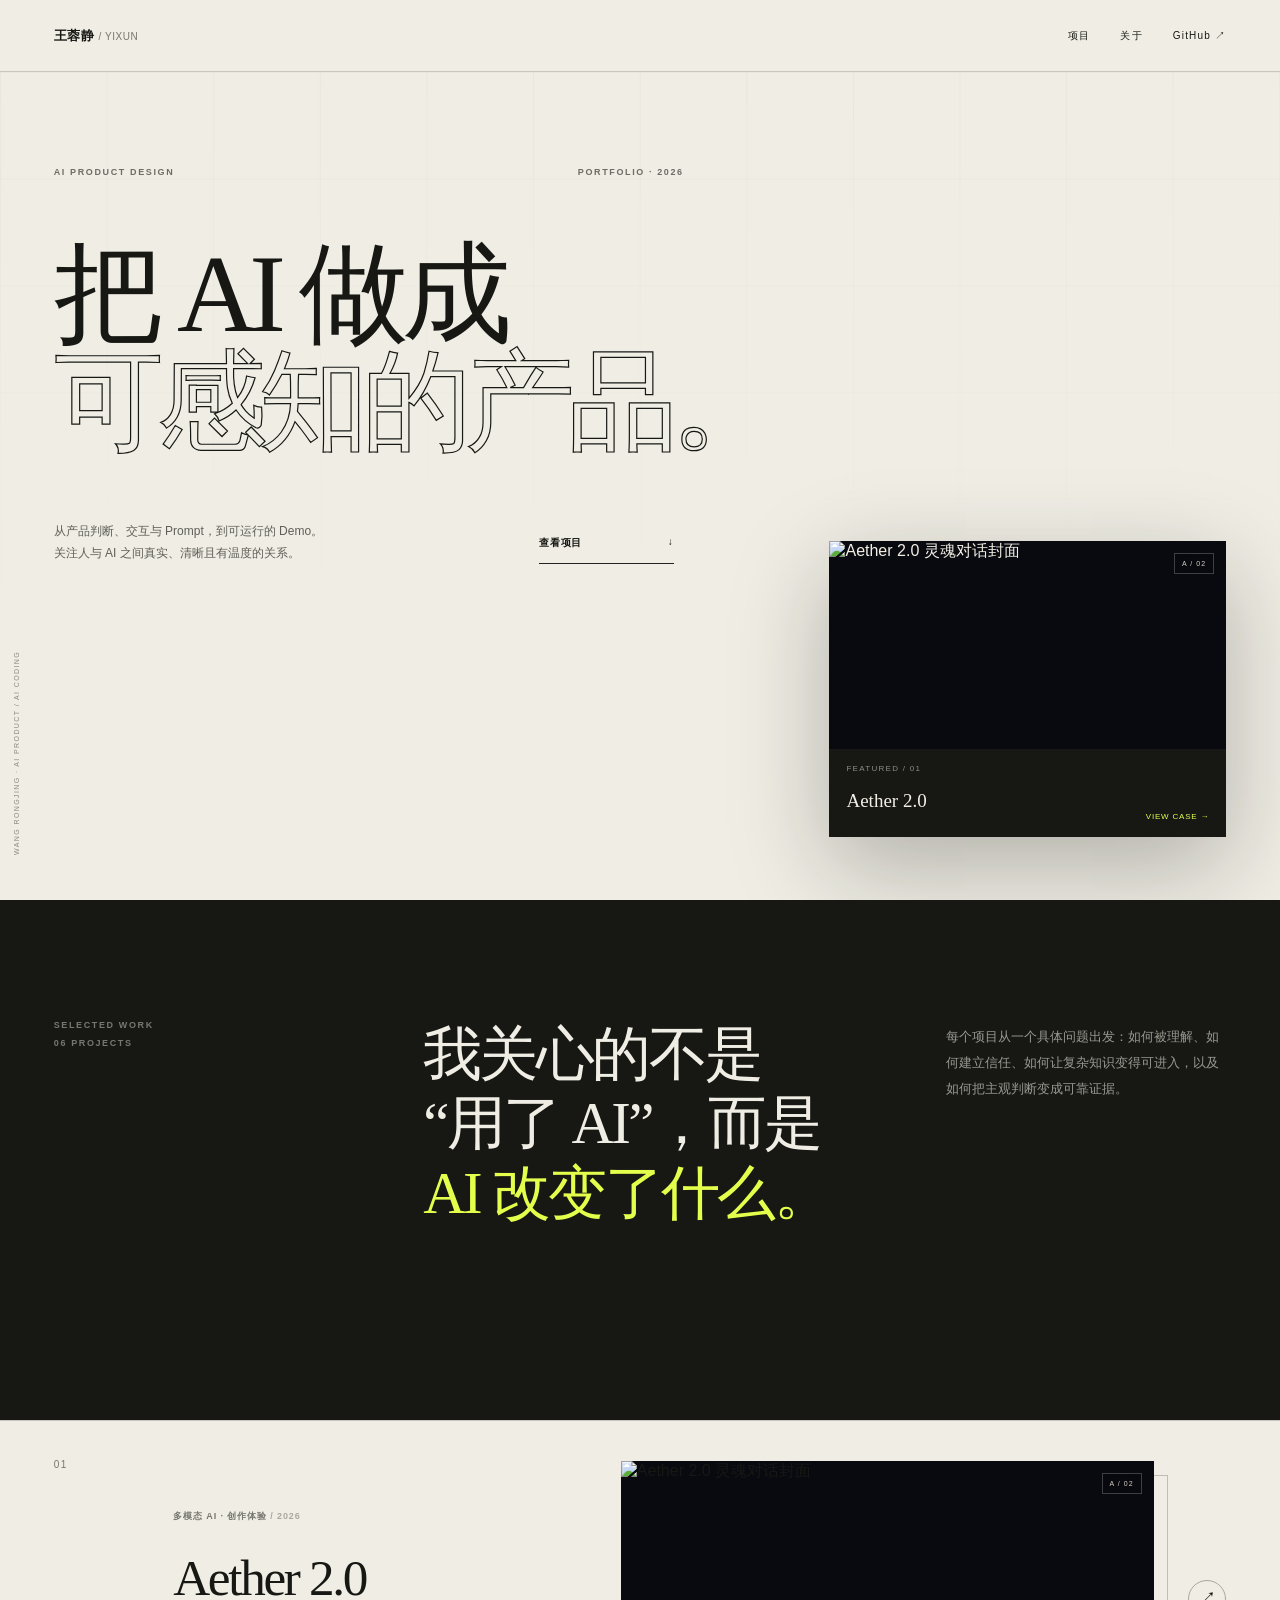
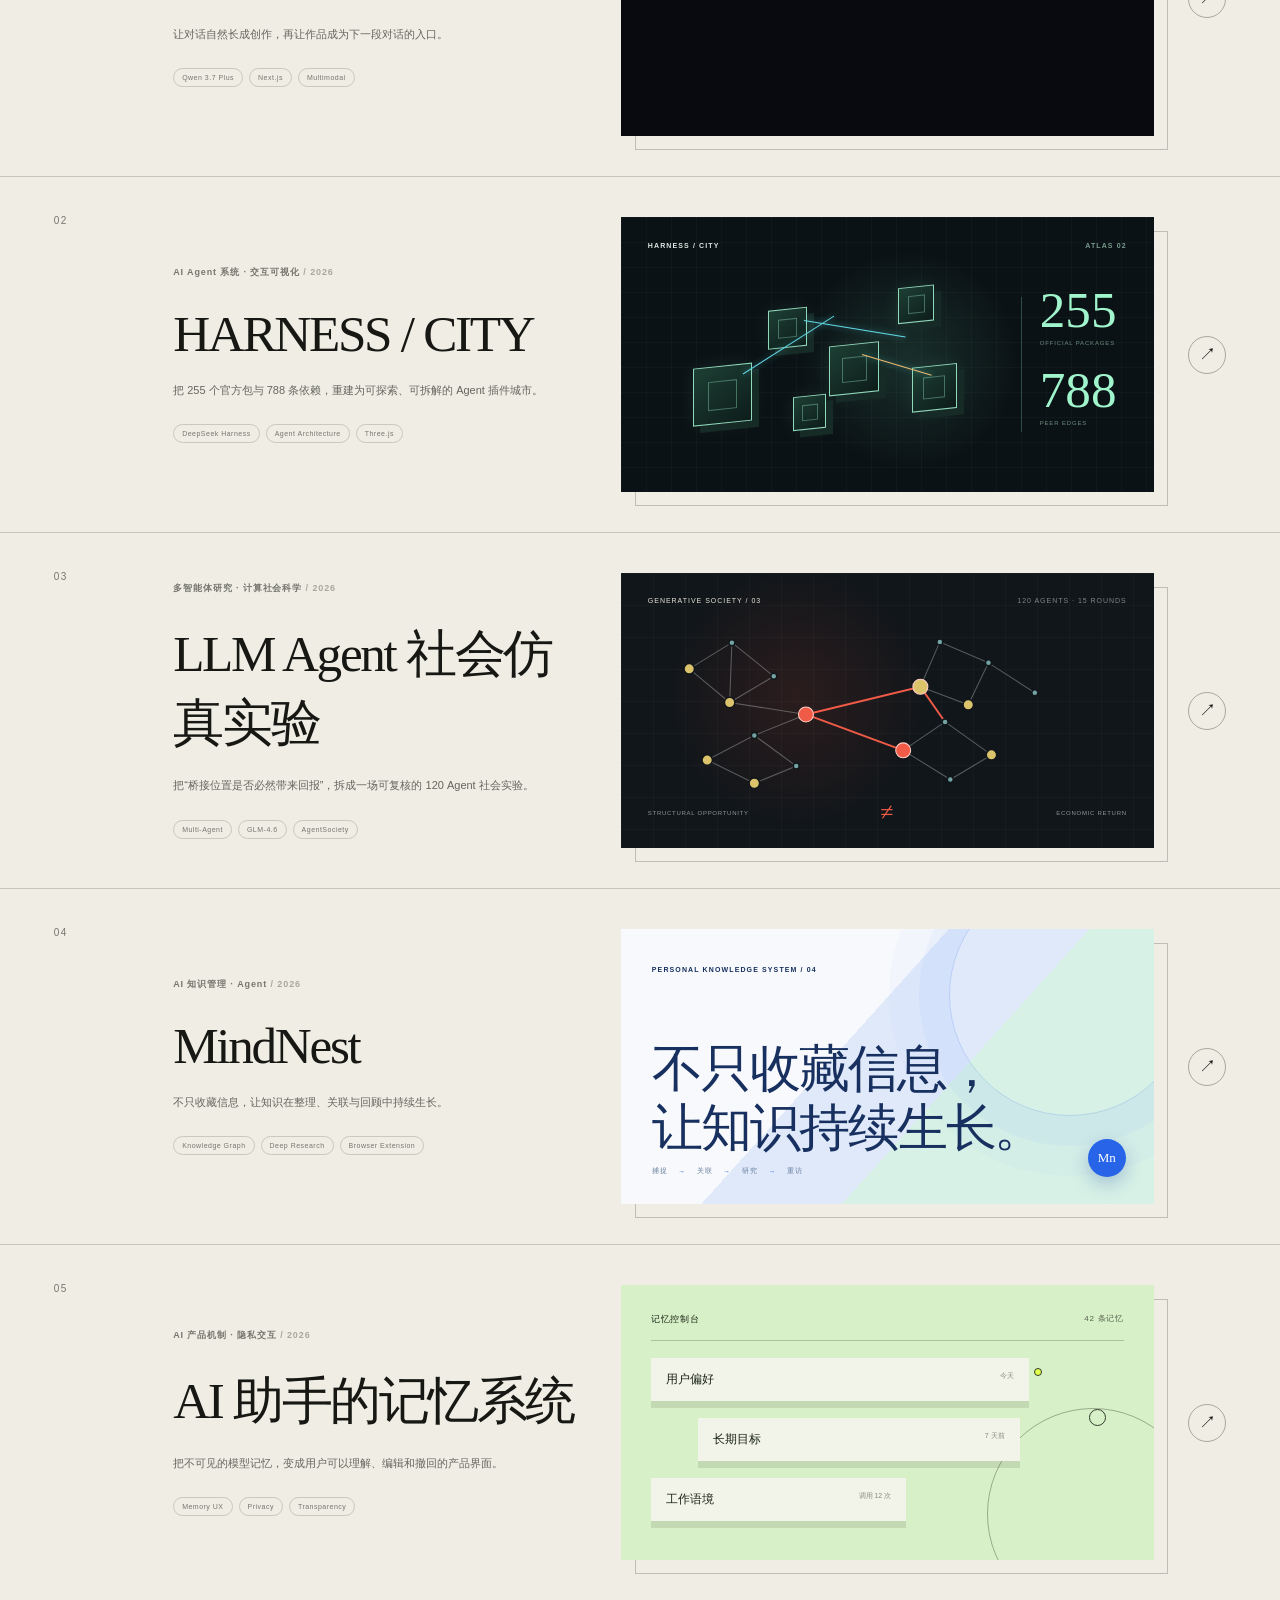
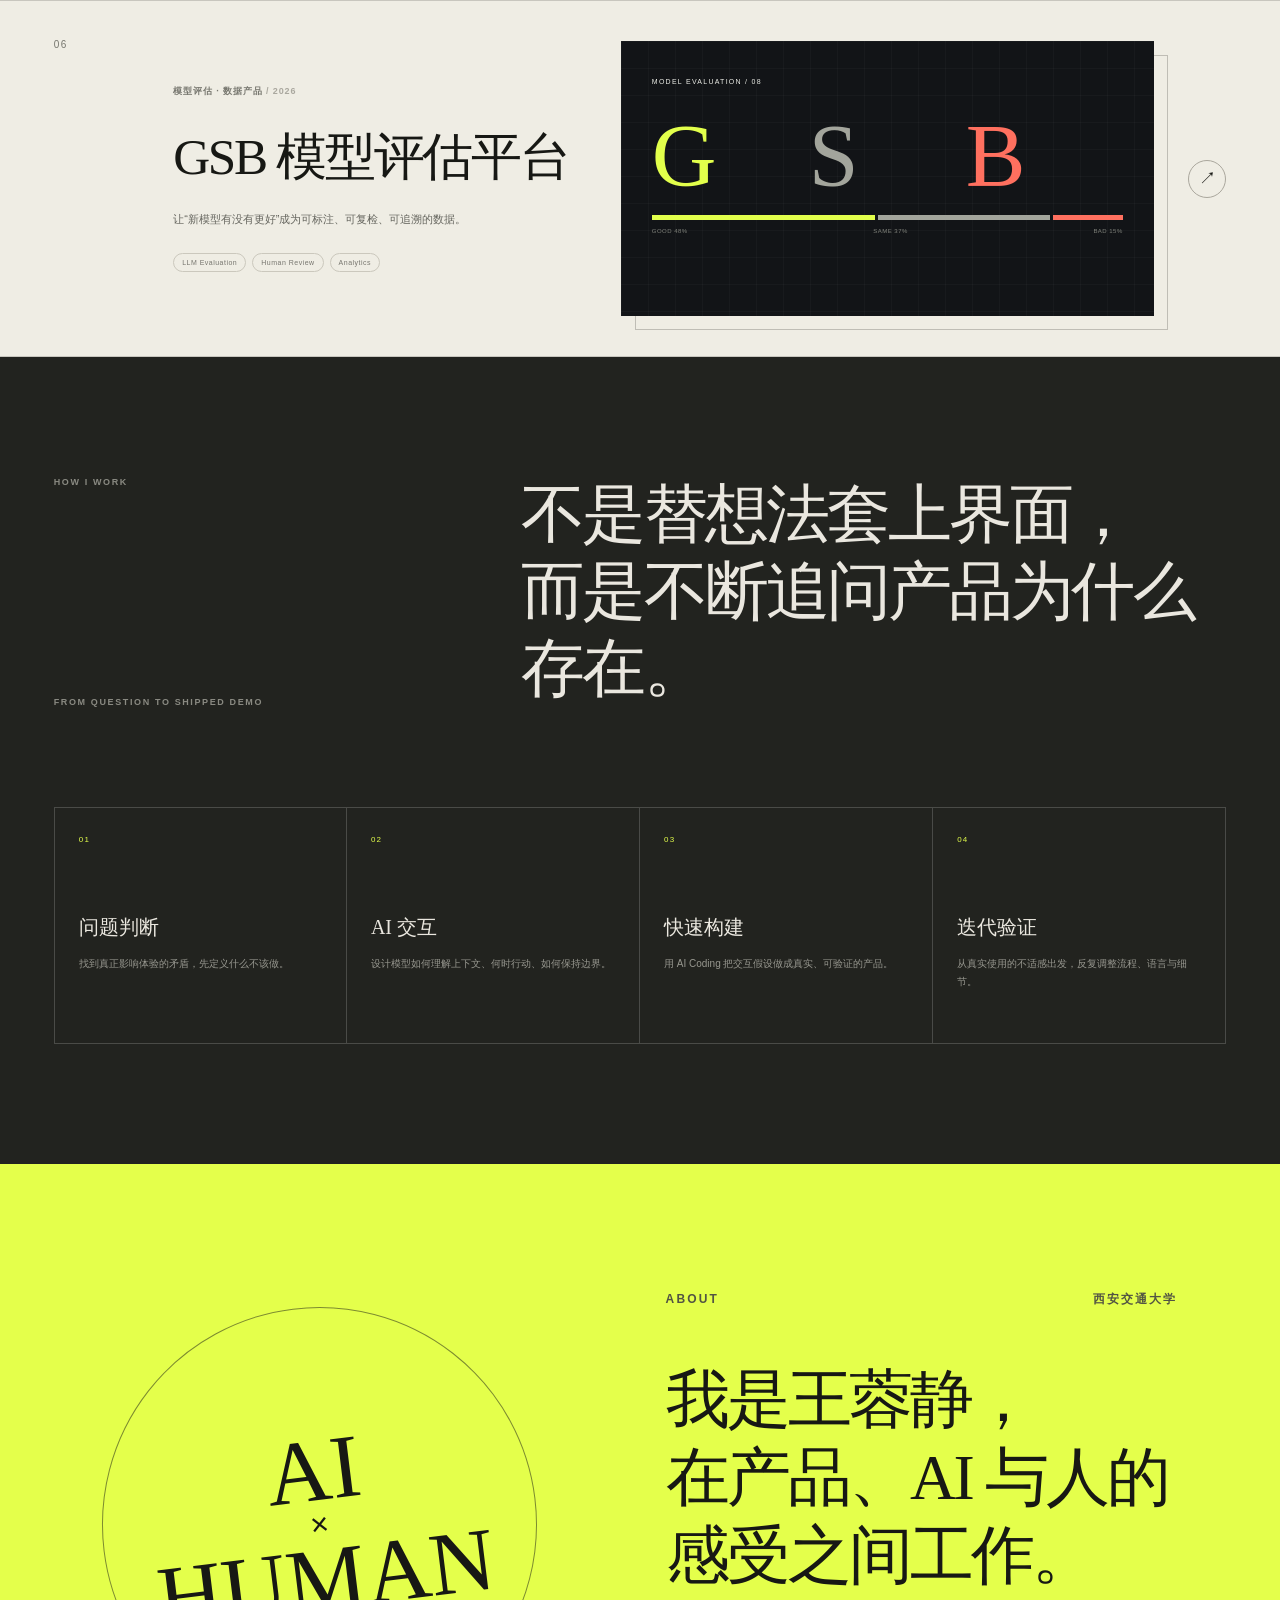
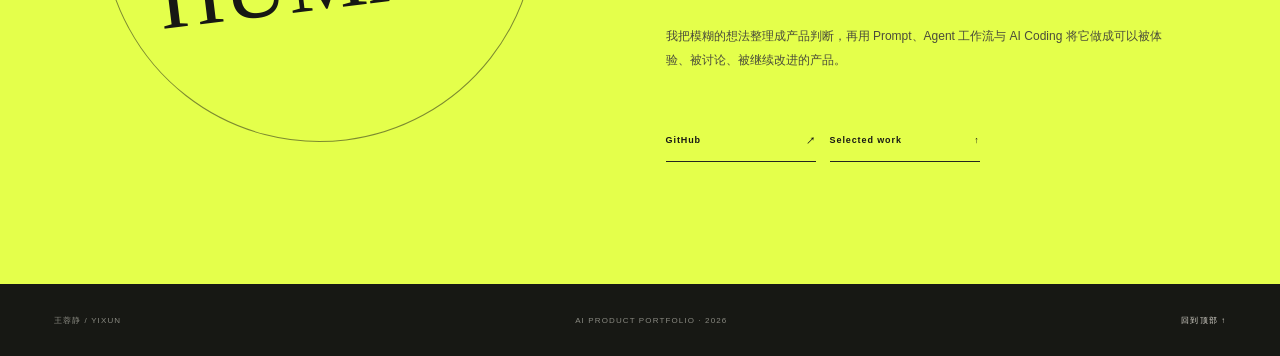
==== commit 17a27034: "Remove AI literacy project from portfolio" ====
--- a/index.html
+++ b/index.html
@@ -1 +1 @@
-<!doctype html><html lang="zh-CN"><head><meta charset="utf-8"><meta name="viewport" content="width=device-width,initial-scale=1"><title>王蓉静 — AI 产品与 AI Coding 作品集</title><meta name="description" content="把 AI 做成可感知的产品。"><meta property="og:title" content="王蓉静 — AI 产品与 AI Coding 作品集"><meta property="og:description" content="把 AI 做成可感知的产品。"><meta property="og:type" content="website"><link rel="stylesheet" href="/styles.css"></head><body><main id="top"><section class="home-hero"><header class="site-header "><a href="/" class="site-name" aria-label="返回作品集首页">王蓉静 <span>/ YIXUN</span></a><nav aria-label="主导航"><a href="/#work">项目</a><a href="/#about">关于</a><a href="https://github.com/YiXun-13468878779" target="_blank" rel="noreferrer">GitHub ↗</a></nav></header><div class="hero-copy"><p class="eyebrow"><span>AI PRODUCT DESIGN</span><span>PORTFOLIO · 2026</span></p><h1>把 AI 做成<br/><em>可感知的产品。</em></h1><div class="hero-foot"><p>从产品判断、交互与 Prompt，到可运行的 Demo。<br/>关注人与 AI 之间真实、清晰且有温度的关系。</p><a href="#work">查看项目 <span>↓</span></a></div></div><a href="/projects/aether-2" class="hero-feature" aria-label="查看 Aether 2.0 项目"><div class="project-visual visual-aether compact"><img src="https://raw.githubusercontent.com/YiXun-13468878779/aether2.0/main/public/og.jpg" alt="Aether 2.0 灵魂对话封面"/><span class="visual-index">A / 02</span></div><div><span>FEATURED / 01</span><strong>Aether 2.0</strong><i>VIEW CASE →</i></div></a><p class="hero-side-note">WANG RONGJING · AI PRODUCT / AI CODING</p></section><section class="project-index" id="work"><div class="section-intro"><p class="eyebrow"><span>SELECTED WORK</span><span>07<!-- --> PROJECTS</span></p><h2>我关心的不是<br/>“用了 AI”，而是<br/><em>AI 改变了什么。</em></h2><p class="section-note">每个项目从一个具体问题出发：如何被理解、如何建立信任、如何让复杂知识变得可进入，以及如何把主观判断变成可靠证据。</p></div><div class="project-list"><article class="project-row tone-aether"><a href="/projects/aether-2" class="project-row-link"><div class="row-number">01</div><div class="row-copy"><p>多模态 AI · 创作体验<!-- --> <span>/ <!-- -->2026</span></p><h3>Aether 2.0</h3><p class="project-one-line">让对话自然长成创作，再让作品成为下一段对话的入口。</p><div class="tag-line"><span>Qwen 3.7 Plus</span><span>Next.js</span><span>Multimodal</span></div></div><div class="row-visual"><div class="project-visual visual-aether compact"><img src="https://raw.githubusercontent.com/YiXun-13468878779/aether2.0/main/public/og.jpg" alt="Aether 2.0 灵魂对话封面"/><span class="visual-index">A / 02</span></div></div><div class="row-arrow" aria-hidden="true">↗</div></a></article><article class="project-row tone-harness"><a href="/projects/harness-city" class="project-row-link"><div class="row-number">02</div><div class="row-copy"><p>AI Agent 系统 · 交互可视化<!-- --> <span>/ <!-- -->2026</span></p><h3>HARNESS / CITY</h3><p class="project-one-line">把 255 个官方包与 788 条依赖，重建为可探索、可拆解的 Agent 插件城市。</p><div class="tag-line"><span>DeepSeek Harness</span><span>Agent Architecture</span><span>Three.js</span></div></div><div class="row-visual"><div class="project-visual visual-harness compact" aria-label="HARNESS CITY Agent 插件系统图谱"><div class="harness-topline"><span>HARNESS / CITY</span><i>ATLAS 02</i></div><div class="harness-map" aria-hidden="true"><span class="harness-node node-a"></span><span class="harness-node node-b"></span><span class="harness-node node-c"></span><span class="harness-node node-d"></span><span class="harness-node node-e"></span><span class="harness-node node-f"></span><i class="harness-link link-a"></i><i class="harness-link link-b"></i><i class="harness-link link-c"></i></div><div class="harness-metrics"><strong>255</strong><span>OFFICIAL PACKAGES</span><strong>788</strong><span>PEER EDGES</span></div></div></div><div class="row-arrow" aria-hidden="true">↗</div></a></article><article class="project-row tone-simulation"><a href="/projects/agent-society-simulation" class="project-row-link"><div class="row-number">03</div><div class="row-copy"><p>多智能体研究 · 计算社会科学<!-- --> <span>/ <!-- -->2026</span></p><h3>LLM Agent 社会仿真实验</h3><p class="project-one-line">把“桥接位置是否必然带来回报”，拆成一场可复核的 120 Agent 社会实验。</p><div class="tag-line"><span>Multi-Agent</span><span>GLM-4.6</span><span>AgentSociety</span></div></div><div class="row-visual"><div class="project-visual visual-simulation compact" aria-label="LLM Agent 社会仿真实验网络图"><div class="simulation-visual-head"><span>GENERATIVE SOCIETY / 03</span><i>120 AGENTS · 15 ROUNDS</i></div><svg viewBox="0 0 620 250" aria-hidden="true"><g class="sim-lines"><path d="M45 84L102 49L158 94L99 129L45 84M102 49L99 129L201 145"></path><path d="M380 48L445 76L418 132L354 108L380 48M445 76L507 116"></path><path d="M69 206L132 173L188 214L132 237L69 206M132 173L201 145"></path><path d="M331 193L387 155L449 199L394 232L331 193M387 155L449 199"></path><path class="sim-bridge" d="M201 145L354 108M201 145L331 193M354 108L387 155"></path></g><g class="sim-nodes"><circle cx="45" cy="84" r="7"></circle><circle cx="102" cy="49" r="4"></circle><circle cx="158" cy="94" r="4"></circle><circle cx="99" cy="129" r="7"></circle><circle cx="380" cy="48" r="4"></circle><circle cx="445" cy="76" r="4"></circle><circle cx="418" cy="132" r="7"></circle><circle cx="354" cy="108" r="4"></circle><circle cx="507" cy="116" r="4"></circle><circle cx="69" cy="206" r="7"></circle><circle cx="132" cy="173" r="4"></circle><circle cx="188" cy="214" r="4"></circle><circle cx="132" cy="237" r="7"></circle><circle cx="331" cy="193" r="4"></circle><circle cx="387" cy="155" r="4"></circle><circle cx="449" cy="199" r="7"></circle><circle cx="394" cy="232" r="4"></circle><circle class="sim-bridge-node" cx="201" cy="145" r="10"></circle><circle class="sim-bridge-node" cx="354" cy="108" r="10"></circle><circle class="sim-bridge-node" cx="331" cy="193" r="10"></circle></g></svg><div class="simulation-visual-result"><span>STRUCTURAL OPPORTUNITY</span><b>≠</b><span>ECONOMIC RETURN</span></div></div></div><div class="row-arrow" aria-hidden="true">↗</div></a></article><article class="project-row tone-mindnest"><a href="/projects/mindnest" class="project-row-link"><div class="row-number">04</div><div class="row-copy"><p>AI 知识管理 · Agent<!-- --> <span>/ <!-- -->2026</span></p><h3>MindNest</h3><p class="project-one-line">不只收藏信息，让知识在整理、关联与回顾中持续生长。</p><div class="tag-line"><span>Knowledge Graph</span><span>Deep Research</span><span>Browser Extension</span></div></div><div class="row-visual"><div class="project-visual visual-mindnest compact" aria-label="MindNest 个人知识系统项目介绍"><span class="nest-kicker">PERSONAL KNOWLEDGE SYSTEM / 04</span><strong class="nest-thesis">不只收藏信息，<br/>让知识持续生长。</strong><div class="nest-flow"><span>捕捉</span><i>→</i><span>关联</span><i>→</i><span>研究</span><i>→</i><span>重访</span></div><span class="nest-mark">Mn</span></div></div><div class="row-arrow" aria-hidden="true">↗</div></a></article><article class="project-row tone-memory"><a href="/projects/memory-control" class="project-row-link"><div class="row-number">05</div><div class="row-copy"><p>AI 产品机制 · 隐私交互<!-- --> <span>/ <!-- -->2026</span></p><h3>AI 助手的记忆系统</h3><p class="project-one-line">把不可见的模型记忆，变成用户可以理解、编辑和撤回的产品界面。</p><div class="tag-line"><span>Memory UX</span><span>Privacy</span><span>Transparency</span></div></div><div class="row-visual"><div class="project-visual visual-memory compact" aria-label="AI 记忆系统抽象界面"><div class="memory-head"><span>记忆控制台</span><i>42 条记忆</i></div><div class="memory-line"><b>用户偏好</b><em>今天</em></div><div class="memory-line offset"><b>长期目标</b><em>7 天前</em></div><div class="memory-line short"><b>工作语境</b><em>调用 12 次</em></div><span class="memory-orbit one"></span><span class="memory-orbit two"></span></div></div><div class="row-arrow" aria-hidden="true">↗</div></a></article><article class="project-row tone-clarity"><a href="/projects/ai-clarity" class="project-row-link"><div class="row-number">06</div><div class="row-copy"><p>AI 教育 · 交互式知识<!-- --> <span>/ <!-- -->2026</span></p><h3>AI 技术科普平台</h3><p class="project-one-line">同一个概念，从生活类比走到技术原理，让理解可以逐层发生。</p><div class="tag-line"><span>AI Literacy</span><span>Progressive Disclosure</span><span>Interactive Learning</span></div></div><div class="row-visual"><div class="project-visual visual-clarity compact" aria-label="AI 技术科普概念图"><span class="clarity-label">MACHINE LEARNING</span><strong>看懂<br/>机器如何<br/>学习</strong><div class="clarity-scale"><span>类比</span><span>机制</span><span>公式</span><span>代码</span></div></div></div><div class="row-arrow" aria-hidden="true">↗</div></a></article><article class="project-row tone-gsb"><a href="/projects/gsb-evaluation" class="project-row-link"><div class="row-number">07</div><div class="row-copy"><p>模型评估 · 数据产品<!-- --> <span>/ <!-- -->2026</span></p><h3>GSB 模型评估平台</h3><p class="project-one-line">让“新模型有没有更好”成为可标注、可复检、可追溯的数据。</p><div class="tag-line"><span>LLM Evaluation</span><span>Human Review</span><span>Analytics</span></div></div><div class="row-visual"><div class="project-visual visual-gsb compact" aria-label="GSB 模型评估结果"><span class="gsb-label">MODEL EVALUATION / 08</span><div class="gsb-letters"><strong>G</strong><strong>S</strong><strong>B</strong></div><div class="gsb-bars"><i></i><i></i><i></i></div><div class="gsb-data"><span>GOOD 48%</span><span>SAME 37%</span><span>BAD 15%</span></div></div></div><div class="row-arrow" aria-hidden="true">↗</div></a></article></div></section><section class="practice"><div class="practice-head"><p class="eyebrow"><span>HOW I WORK</span><span>FROM QUESTION TO SHIPPED DEMO</span></p><h2>不是替想法套上界面，<br/>而是不断追问产品为什么存在。</h2></div><div class="practice-grid"><div><span>01</span><strong>问题判断</strong><p>找到真正影响体验的矛盾，先定义什么不该做。</p></div><div><span>02</span><strong>AI 交互</strong><p>设计模型如何理解上下文、何时行动、如何保持边界。</p></div><div><span>03</span><strong>快速构建</strong><p>用 AI Coding 把交互假设做成真实、可验证的产品。</p></div><div><span>04</span><strong>迭代验证</strong><p>从真实使用的不适感出发，反复调整流程、语言与细节。</p></div></div></section><section class="about" id="about"><div class="about-stamp"><span>AI</span><span>×</span><span>HUMAN</span></div><div class="about-copy"><p class="eyebrow"><span>ABOUT</span><span>西安交通大学</span></p><h2>我是王蓉静，<br/>在产品、AI 与人的感受之间工作。</h2><p>我把模糊的想法整理成产品判断，再用 Prompt、Agent 工作流与 AI Coding 将它做成可以被体验、被讨论、被继续改进的产品。</p><div class="about-links"><a href="https://github.com/YiXun-13468878779" target="_blank" rel="noreferrer">GitHub <span>↗</span></a><a href="#work">Selected work <span>↑</span></a></div></div></section><footer class="site-footer"><span>王蓉静 / YIXUN</span><span>AI PRODUCT PORTFOLIO · 2026</span><a href="#top">回到顶部 ↑</a></footer></main></body></html>+<!doctype html><html lang="zh-CN"><head><meta charset="utf-8"><meta name="viewport" content="width=device-width,initial-scale=1"><title>王蓉静 — AI 产品与 AI Coding 作品集</title><meta name="description" content="把 AI 做成可感知的产品。"><meta property="og:title" content="王蓉静 — AI 产品与 AI Coding 作品集"><meta property="og:description" content="把 AI 做成可感知的产品。"><meta property="og:type" content="website"><link rel="stylesheet" href="/styles.css"></head><body><main id="top"><section class="home-hero"><header class="site-header "><a href="/" class="site-name" aria-label="返回作品集首页">王蓉静 <span>/ YIXUN</span></a><nav aria-label="主导航"><a href="/#work">项目</a><a href="/#about">关于</a><a href="https://github.com/YiXun-13468878779" target="_blank" rel="noreferrer">GitHub ↗</a></nav></header><div class="hero-copy"><p class="eyebrow"><span>AI PRODUCT DESIGN</span><span>PORTFOLIO · 2026</span></p><h1>把 AI 做成<br/><em>可感知的产品。</em></h1><div class="hero-foot"><p>从产品判断、交互与 Prompt，到可运行的 Demo。<br/>关注人与 AI 之间真实、清晰且有温度的关系。</p><a href="#work">查看项目 <span>↓</span></a></div></div><a href="/projects/aether-2" class="hero-feature" aria-label="查看 Aether 2.0 项目"><div class="project-visual visual-aether compact"><img src="https://raw.githubusercontent.com/YiXun-13468878779/aether2.0/main/public/og.jpg" alt="Aether 2.0 灵魂对话封面"/><span class="visual-index">A / 02</span></div><div><span>FEATURED / 01</span><strong>Aether 2.0</strong><i>VIEW CASE →</i></div></a><p class="hero-side-note">WANG RONGJING · AI PRODUCT / AI CODING</p></section><section class="project-index" id="work"><div class="section-intro"><p class="eyebrow"><span>SELECTED WORK</span><span>06<!-- --> PROJECTS</span></p><h2>我关心的不是<br/>“用了 AI”，而是<br/><em>AI 改变了什么。</em></h2><p class="section-note">每个项目从一个具体问题出发：如何被理解、如何建立信任、如何让复杂知识变得可进入，以及如何把主观判断变成可靠证据。</p></div><div class="project-list"><article class="project-row tone-aether"><a href="/projects/aether-2" class="project-row-link"><div class="row-number">01</div><div class="row-copy"><p>多模态 AI · 创作体验<!-- --> <span>/ <!-- -->2026</span></p><h3>Aether 2.0</h3><p class="project-one-line">让对话自然长成创作，再让作品成为下一段对话的入口。</p><div class="tag-line"><span>Qwen 3.7 Plus</span><span>Next.js</span><span>Multimodal</span></div></div><div class="row-visual"><div class="project-visual visual-aether compact"><img src="https://raw.githubusercontent.com/YiXun-13468878779/aether2.0/main/public/og.jpg" alt="Aether 2.0 灵魂对话封面"/><span class="visual-index">A / 02</span></div></div><div class="row-arrow" aria-hidden="true">↗</div></a></article><article class="project-row tone-harness"><a href="/projects/harness-city" class="project-row-link"><div class="row-number">02</div><div class="row-copy"><p>AI Agent 系统 · 交互可视化<!-- --> <span>/ <!-- -->2026</span></p><h3>HARNESS / CITY</h3><p class="project-one-line">把 255 个官方包与 788 条依赖，重建为可探索、可拆解的 Agent 插件城市。</p><div class="tag-line"><span>DeepSeek Harness</span><span>Agent Architecture</span><span>Three.js</span></div></div><div class="row-visual"><div class="project-visual visual-harness compact" aria-label="HARNESS CITY Agent 插件系统图谱"><div class="harness-topline"><span>HARNESS / CITY</span><i>ATLAS 02</i></div><div class="harness-map" aria-hidden="true"><span class="harness-node node-a"></span><span class="harness-node node-b"></span><span class="harness-node node-c"></span><span class="harness-node node-d"></span><span class="harness-node node-e"></span><span class="harness-node node-f"></span><i class="harness-link link-a"></i><i class="harness-link link-b"></i><i class="harness-link link-c"></i></div><div class="harness-metrics"><strong>255</strong><span>OFFICIAL PACKAGES</span><strong>788</strong><span>PEER EDGES</span></div></div></div><div class="row-arrow" aria-hidden="true">↗</div></a></article><article class="project-row tone-simulation"><a href="/projects/agent-society-simulation" class="project-row-link"><div class="row-number">03</div><div class="row-copy"><p>多智能体研究 · 计算社会科学<!-- --> <span>/ <!-- -->2026</span></p><h3>LLM Agent 社会仿真实验</h3><p class="project-one-line">把“桥接位置是否必然带来回报”，拆成一场可复核的 120 Agent 社会实验。</p><div class="tag-line"><span>Multi-Agent</span><span>GLM-4.6</span><span>AgentSociety</span></div></div><div class="row-visual"><div class="project-visual visual-simulation compact" aria-label="LLM Agent 社会仿真实验网络图"><div class="simulation-visual-head"><span>GENERATIVE SOCIETY / 03</span><i>120 AGENTS · 15 ROUNDS</i></div><svg viewBox="0 0 620 250" aria-hidden="true"><g class="sim-lines"><path d="M45 84L102 49L158 94L99 129L45 84M102 49L99 129L201 145"></path><path d="M380 48L445 76L418 132L354 108L380 48M445 76L507 116"></path><path d="M69 206L132 173L188 214L132 237L69 206M132 173L201 145"></path><path d="M331 193L387 155L449 199L394 232L331 193M387 155L449 199"></path><path class="sim-bridge" d="M201 145L354 108M201 145L331 193M354 108L387 155"></path></g><g class="sim-nodes"><circle cx="45" cy="84" r="7"></circle><circle cx="102" cy="49" r="4"></circle><circle cx="158" cy="94" r="4"></circle><circle cx="99" cy="129" r="7"></circle><circle cx="380" cy="48" r="4"></circle><circle cx="445" cy="76" r="4"></circle><circle cx="418" cy="132" r="7"></circle><circle cx="354" cy="108" r="4"></circle><circle cx="507" cy="116" r="4"></circle><circle cx="69" cy="206" r="7"></circle><circle cx="132" cy="173" r="4"></circle><circle cx="188" cy="214" r="4"></circle><circle cx="132" cy="237" r="7"></circle><circle cx="331" cy="193" r="4"></circle><circle cx="387" cy="155" r="4"></circle><circle cx="449" cy="199" r="7"></circle><circle cx="394" cy="232" r="4"></circle><circle class="sim-bridge-node" cx="201" cy="145" r="10"></circle><circle class="sim-bridge-node" cx="354" cy="108" r="10"></circle><circle class="sim-bridge-node" cx="331" cy="193" r="10"></circle></g></svg><div class="simulation-visual-result"><span>STRUCTURAL OPPORTUNITY</span><b>≠</b><span>ECONOMIC RETURN</span></div></div></div><div class="row-arrow" aria-hidden="true">↗</div></a></article><article class="project-row tone-mindnest"><a href="/projects/mindnest" class="project-row-link"><div class="row-number">04</div><div class="row-copy"><p>AI 知识管理 · Agent<!-- --> <span>/ <!-- -->2026</span></p><h3>MindNest</h3><p class="project-one-line">不只收藏信息，让知识在整理、关联与回顾中持续生长。</p><div class="tag-line"><span>Knowledge Graph</span><span>Deep Research</span><span>Browser Extension</span></div></div><div class="row-visual"><div class="project-visual visual-mindnest compact" aria-label="MindNest 个人知识系统项目介绍"><span class="nest-kicker">PERSONAL KNOWLEDGE SYSTEM / 04</span><strong class="nest-thesis">不只收藏信息，<br/>让知识持续生长。</strong><div class="nest-flow"><span>捕捉</span><i>→</i><span>关联</span><i>→</i><span>研究</span><i>→</i><span>重访</span></div><span class="nest-mark">Mn</span></div></div><div class="row-arrow" aria-hidden="true">↗</div></a></article><article class="project-row tone-memory"><a href="/projects/memory-control" class="project-row-link"><div class="row-number">05</div><div class="row-copy"><p>AI 产品机制 · 隐私交互<!-- --> <span>/ <!-- -->2026</span></p><h3>AI 助手的记忆系统</h3><p class="project-one-line">把不可见的模型记忆，变成用户可以理解、编辑和撤回的产品界面。</p><div class="tag-line"><span>Memory UX</span><span>Privacy</span><span>Transparency</span></div></div><div class="row-visual"><div class="project-visual visual-memory compact" aria-label="AI 记忆系统抽象界面"><div class="memory-head"><span>记忆控制台</span><i>42 条记忆</i></div><div class="memory-line"><b>用户偏好</b><em>今天</em></div><div class="memory-line offset"><b>长期目标</b><em>7 天前</em></div><div class="memory-line short"><b>工作语境</b><em>调用 12 次</em></div><span class="memory-orbit one"></span><span class="memory-orbit two"></span></div></div><div class="row-arrow" aria-hidden="true">↗</div></a></article><article class="project-row tone-gsb"><a href="/projects/gsb-evaluation" class="project-row-link"><div class="row-number">06</div><div class="row-copy"><p>模型评估 · 数据产品<!-- --> <span>/ <!-- -->2026</span></p><h3>GSB 模型评估平台</h3><p class="project-one-line">让“新模型有没有更好”成为可标注、可复检、可追溯的数据。</p><div class="tag-line"><span>LLM Evaluation</span><span>Human Review</span><span>Analytics</span></div></div><div class="row-visual"><div class="project-visual visual-gsb compact" aria-label="GSB 模型评估结果"><span class="gsb-label">MODEL EVALUATION / 08</span><div class="gsb-letters"><strong>G</strong><strong>S</strong><strong>B</strong></div><div class="gsb-bars"><i></i><i></i><i></i></div><div class="gsb-data"><span>GOOD 48%</span><span>SAME 37%</span><span>BAD 15%</span></div></div></div><div class="row-arrow" aria-hidden="true">↗</div></a></article></div></section><section class="practice"><div class="practice-head"><p class="eyebrow"><span>HOW I WORK</span><span>FROM QUESTION TO SHIPPED DEMO</span></p><h2>不是替想法套上界面，<br/>而是不断追问产品为什么存在。</h2></div><div class="practice-grid"><div><span>01</span><strong>问题判断</strong><p>找到真正影响体验的矛盾，先定义什么不该做。</p></div><div><span>02</span><strong>AI 交互</strong><p>设计模型如何理解上下文、何时行动、如何保持边界。</p></div><div><span>03</span><strong>快速构建</strong><p>用 AI Coding 把交互假设做成真实、可验证的产品。</p></div><div><span>04</span><strong>迭代验证</strong><p>从真实使用的不适感出发，反复调整流程、语言与细节。</p></div></div></section><section class="about" id="about"><div class="about-stamp"><span>AI</span><span>×</span><span>HUMAN</span></div><div class="about-copy"><p class="eyebrow"><span>ABOUT</span><span>西安交通大学</span></p><h2>我是王蓉静，<br/>在产品、AI 与人的感受之间工作。</h2><p>我把模糊的想法整理成产品判断，再用 Prompt、Agent 工作流与 AI Coding 将它做成可以被体验、被讨论、被继续改进的产品。</p><div class="about-links"><a href="https://github.com/YiXun-13468878779" target="_blank" rel="noreferrer">GitHub <span>↗</span></a><a href="#work">Selected work <span>↑</span></a></div></div></section><footer class="site-footer"><span>王蓉静 / YIXUN</span><span>AI PRODUCT PORTFOLIO · 2026</span><a href="#top">回到顶部 ↑</a></footer></main></body></html>
--- a/styles.css
+++ b/styles.css
@@ -91,12 +91,6 @@
 .memory-orbit { position: absolute; border: 1px solid #2f3a29; border-radius: 50%; }
 .memory-orbit.one { width: 8px; height: 8px; right: 21%; top: 30%; background: var(--acid); }
 .memory-orbit.two { width: 17px; height: 17px; right: 9%; top: 45%; }
-.visual-clarity { padding: 28px 30px; color: #e8ff57; background: #2541f4; }
-.visual-clarity::after { content: ""; position: absolute; right: -17%; top: -40%; width: 70%; aspect-ratio: 1; border: 1px solid rgba(231,255,85,.45); border-radius: 50%; box-shadow: 0 0 0 35px rgba(231,255,85,.05),0 0 0 70px rgba(231,255,85,.04); }
-.clarity-label { position: relative; z-index: 2; font-size: 7px; letter-spacing: .18em; }
-.visual-clarity strong { position: relative; z-index: 2; margin-top: 24px; display: block; font-family: var(--serif); font-size: clamp(22px,3vw,42px); font-weight: 400; line-height: 1.08; }
-.clarity-scale { position: absolute; z-index: 2; left: 30px; right: 30px; bottom: 24px; display: grid; grid-template-columns: repeat(4,1fr); border-top: 1px solid rgba(232,255,87,.6); }
-.clarity-scale span { padding-top: 7px; font-size: 7px; }
 .visual-mindnest { padding: 29px 31px; color:#17305f; background:linear-gradient(132deg,#f7f9fc 0 42%,#dfe9fa 42% 60%,#d7f1e6 60%); }
 .visual-mindnest::before { content:""; position:absolute; right:-7%; top:-20%; width:45%; aspect-ratio:1; border:1px solid rgba(39,100,232,.2); border-radius:50%; box-shadow:0 0 0 30px rgba(39,100,232,.035),0 0 0 60px rgba(39,100,232,.025); }
 .nest-kicker { position:relative; z-index:2; font-size:7px; font-weight:650; letter-spacing:.16em; }
@@ -165,17 +159,14 @@
 .case-hero { position: relative; min-height: 100svh; overflow: hidden; }
 .case-aether .case-hero,.case-harness .case-hero,.case-simulation .case-hero,.case-gsb .case-hero { color: #eeeae2; background: #0c0d12; }
 .case-memory .case-hero { background: #d8f0c8; }
-.case-clarity .case-hero { color: #ecff77; background: #2541f4; }
 .case-mindnest .case-hero { background: #e7eef8; }
 .back-link { position: absolute; z-index: 5; left: 4.2vw; top: 108px; font-size: 8px; letter-spacing: .12em; opacity: .6; }
 .case-title { position: relative; z-index: 3; width: 48%; padding: 20vh 0 9vh 4.2vw; }
 .case-title .eyebrow { max-width: 570px; }
 .case-aether .case-title .eyebrow,.case-harness .case-title .eyebrow,.case-simulation .case-title .eyebrow,.case-gsb .case-title .eyebrow { color: rgba(255,255,255,.44); }
-.case-clarity .case-title .eyebrow { color: rgba(234,255,111,.66); }
 .case-title h1 { margin: 7vh 0 10px; font-family: var(--serif); font-size: clamp(66px,9vw,138px); font-weight: 400; line-height: .95; letter-spacing: -.065em; }
 .case-english { margin: 0 0 42px; color: #75756e; font-family: var(--serif); font-size: 13px; font-style: italic; }
 .case-aether .case-english,.case-harness .case-english,.case-simulation .case-english,.case-gsb .case-english { color: #85817b; }
-.case-clarity .case-english { color: rgba(234,255,111,.68); }
 .case-lead { max-width: 620px; margin: 0; font-family: var(--serif); font-size: 15px; line-height: 1.9; }
 .case-actions { margin-top: 44px; display: flex; gap: 10px; }
 .case-actions a { min-width: 140px; padding: 13px 15px; display: flex; justify-content: space-between; border: 1px solid currentColor; font-size: 8px; font-weight: 700; letter-spacing: .1em; transition: .25s ease; }
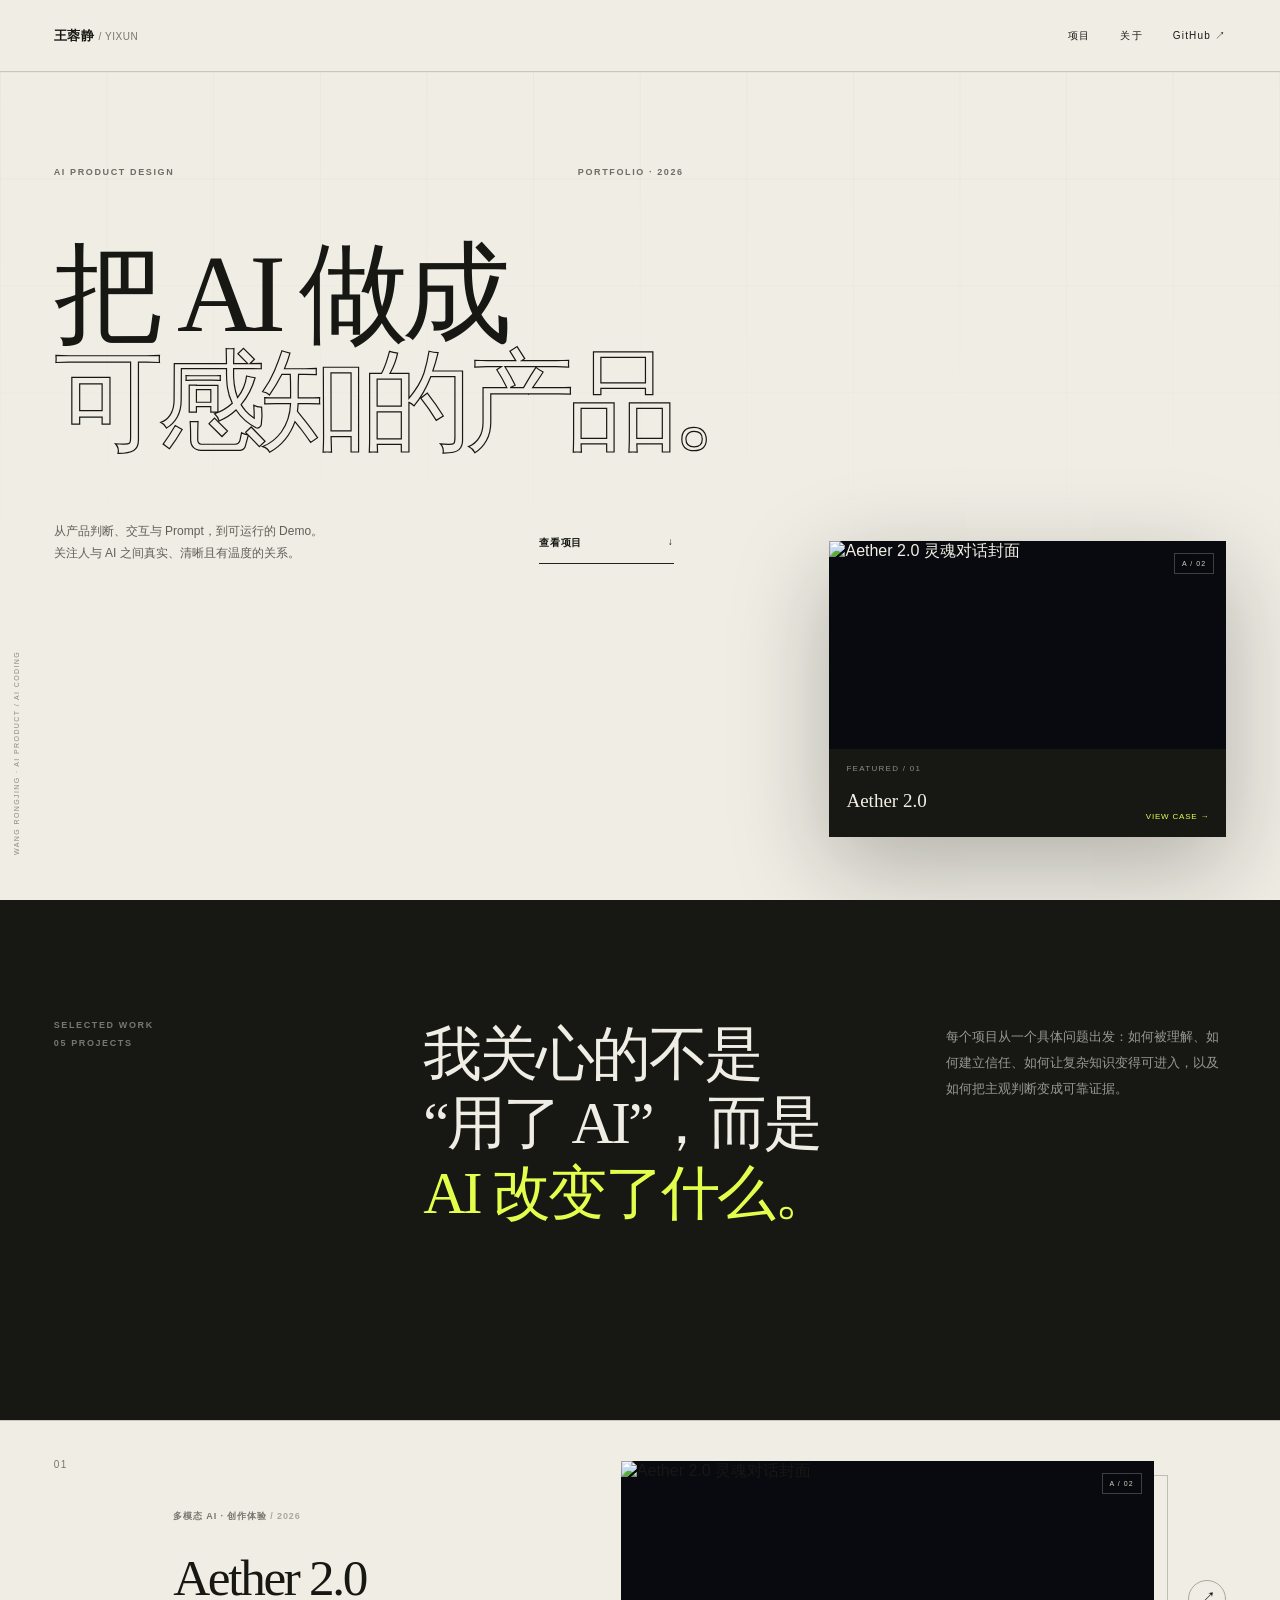
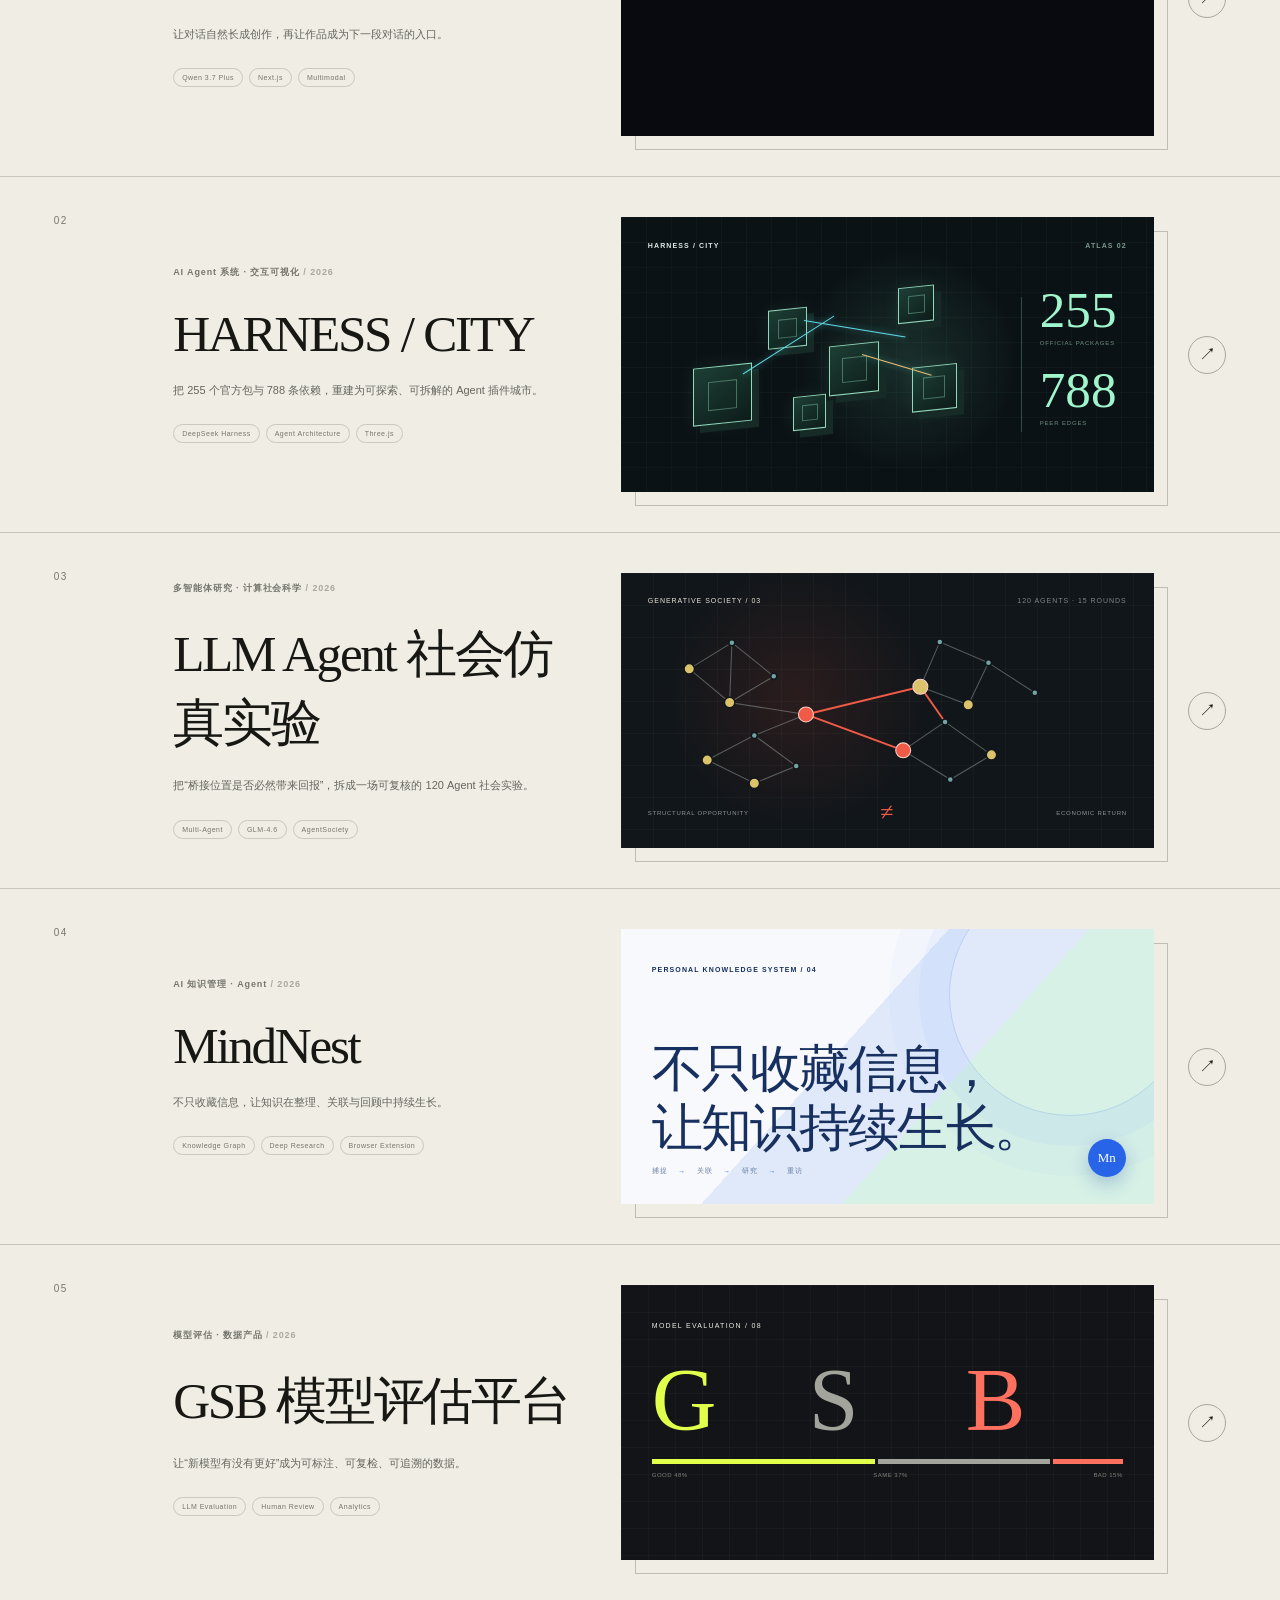
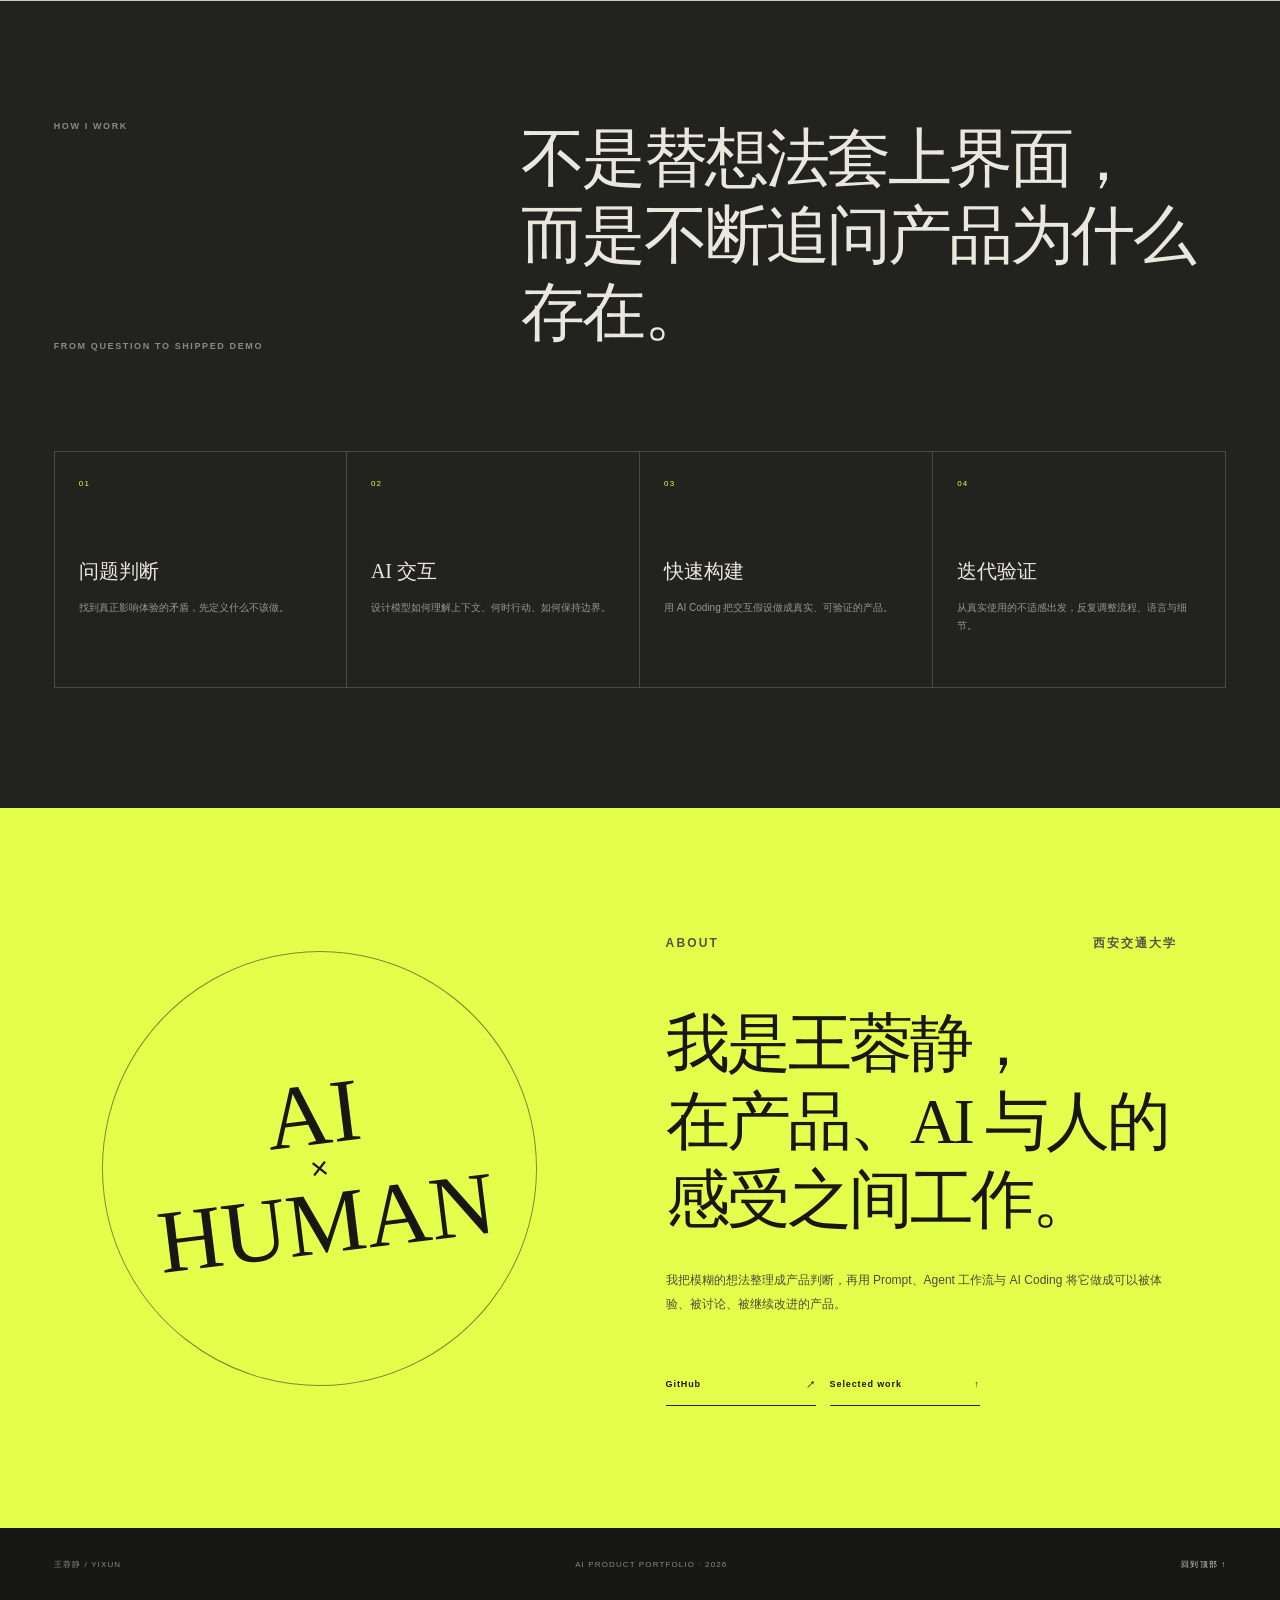
==== commit 61e2662b: "Remove memory project and refresh five-case portfolio" ====
--- a/index.html
+++ b/index.html
@@ -1 +1 @@
-<!doctype html><html lang="zh-CN"><head><meta charset="utf-8"><meta name="viewport" content="width=device-width,initial-scale=1"><title>王蓉静 — AI 产品与 AI Coding 作品集</title><meta name="description" content="把 AI 做成可感知的产品。"><meta property="og:title" content="王蓉静 — AI 产品与 AI Coding 作品集"><meta property="og:description" content="把 AI 做成可感知的产品。"><meta property="og:type" content="website"><link rel="stylesheet" href="/styles.css"></head><body><main id="top"><section class="home-hero"><header class="site-header "><a href="/" class="site-name" aria-label="返回作品集首页">王蓉静 <span>/ YIXUN</span></a><nav aria-label="主导航"><a href="/#work">项目</a><a href="/#about">关于</a><a href="https://github.com/YiXun-13468878779" target="_blank" rel="noreferrer">GitHub ↗</a></nav></header><div class="hero-copy"><p class="eyebrow"><span>AI PRODUCT DESIGN</span><span>PORTFOLIO · 2026</span></p><h1>把 AI 做成<br/><em>可感知的产品。</em></h1><div class="hero-foot"><p>从产品判断、交互与 Prompt，到可运行的 Demo。<br/>关注人与 AI 之间真实、清晰且有温度的关系。</p><a href="#work">查看项目 <span>↓</span></a></div></div><a href="/projects/aether-2" class="hero-feature" aria-label="查看 Aether 2.0 项目"><div class="project-visual visual-aether compact"><img src="https://raw.githubusercontent.com/YiXun-13468878779/aether2.0/main/public/og.jpg" alt="Aether 2.0 灵魂对话封面"/><span class="visual-index">A / 02</span></div><div><span>FEATURED / 01</span><strong>Aether 2.0</strong><i>VIEW CASE →</i></div></a><p class="hero-side-note">WANG RONGJING · AI PRODUCT / AI CODING</p></section><section class="project-index" id="work"><div class="section-intro"><p class="eyebrow"><span>SELECTED WORK</span><span>06<!-- --> PROJECTS</span></p><h2>我关心的不是<br/>“用了 AI”，而是<br/><em>AI 改变了什么。</em></h2><p class="section-note">每个项目从一个具体问题出发：如何被理解、如何建立信任、如何让复杂知识变得可进入，以及如何把主观判断变成可靠证据。</p></div><div class="project-list"><article class="project-row tone-aether"><a href="/projects/aether-2" class="project-row-link"><div class="row-number">01</div><div class="row-copy"><p>多模态 AI · 创作体验<!-- --> <span>/ <!-- -->2026</span></p><h3>Aether 2.0</h3><p class="project-one-line">让对话自然长成创作，再让作品成为下一段对话的入口。</p><div class="tag-line"><span>Qwen 3.7 Plus</span><span>Next.js</span><span>Multimodal</span></div></div><div class="row-visual"><div class="project-visual visual-aether compact"><img src="https://raw.githubusercontent.com/YiXun-13468878779/aether2.0/main/public/og.jpg" alt="Aether 2.0 灵魂对话封面"/><span class="visual-index">A / 02</span></div></div><div class="row-arrow" aria-hidden="true">↗</div></a></article><article class="project-row tone-harness"><a href="/projects/harness-city" class="project-row-link"><div class="row-number">02</div><div class="row-copy"><p>AI Agent 系统 · 交互可视化<!-- --> <span>/ <!-- -->2026</span></p><h3>HARNESS / CITY</h3><p class="project-one-line">把 255 个官方包与 788 条依赖，重建为可探索、可拆解的 Agent 插件城市。</p><div class="tag-line"><span>DeepSeek Harness</span><span>Agent Architecture</span><span>Three.js</span></div></div><div class="row-visual"><div class="project-visual visual-harness compact" aria-label="HARNESS CITY Agent 插件系统图谱"><div class="harness-topline"><span>HARNESS / CITY</span><i>ATLAS 02</i></div><div class="harness-map" aria-hidden="true"><span class="harness-node node-a"></span><span class="harness-node node-b"></span><span class="harness-node node-c"></span><span class="harness-node node-d"></span><span class="harness-node node-e"></span><span class="harness-node node-f"></span><i class="harness-link link-a"></i><i class="harness-link link-b"></i><i class="harness-link link-c"></i></div><div class="harness-metrics"><strong>255</strong><span>OFFICIAL PACKAGES</span><strong>788</strong><span>PEER EDGES</span></div></div></div><div class="row-arrow" aria-hidden="true">↗</div></a></article><article class="project-row tone-simulation"><a href="/projects/agent-society-simulation" class="project-row-link"><div class="row-number">03</div><div class="row-copy"><p>多智能体研究 · 计算社会科学<!-- --> <span>/ <!-- -->2026</span></p><h3>LLM Agent 社会仿真实验</h3><p class="project-one-line">把“桥接位置是否必然带来回报”，拆成一场可复核的 120 Agent 社会实验。</p><div class="tag-line"><span>Multi-Agent</span><span>GLM-4.6</span><span>AgentSociety</span></div></div><div class="row-visual"><div class="project-visual visual-simulation compact" aria-label="LLM Agent 社会仿真实验网络图"><div class="simulation-visual-head"><span>GENERATIVE SOCIETY / 03</span><i>120 AGENTS · 15 ROUNDS</i></div><svg viewBox="0 0 620 250" aria-hidden="true"><g class="sim-lines"><path d="M45 84L102 49L158 94L99 129L45 84M102 49L99 129L201 145"></path><path d="M380 48L445 76L418 132L354 108L380 48M445 76L507 116"></path><path d="M69 206L132 173L188 214L132 237L69 206M132 173L201 145"></path><path d="M331 193L387 155L449 199L394 232L331 193M387 155L449 199"></path><path class="sim-bridge" d="M201 145L354 108M201 145L331 193M354 108L387 155"></path></g><g class="sim-nodes"><circle cx="45" cy="84" r="7"></circle><circle cx="102" cy="49" r="4"></circle><circle cx="158" cy="94" r="4"></circle><circle cx="99" cy="129" r="7"></circle><circle cx="380" cy="48" r="4"></circle><circle cx="445" cy="76" r="4"></circle><circle cx="418" cy="132" r="7"></circle><circle cx="354" cy="108" r="4"></circle><circle cx="507" cy="116" r="4"></circle><circle cx="69" cy="206" r="7"></circle><circle cx="132" cy="173" r="4"></circle><circle cx="188" cy="214" r="4"></circle><circle cx="132" cy="237" r="7"></circle><circle cx="331" cy="193" r="4"></circle><circle cx="387" cy="155" r="4"></circle><circle cx="449" cy="199" r="7"></circle><circle cx="394" cy="232" r="4"></circle><circle class="sim-bridge-node" cx="201" cy="145" r="10"></circle><circle class="sim-bridge-node" cx="354" cy="108" r="10"></circle><circle class="sim-bridge-node" cx="331" cy="193" r="10"></circle></g></svg><div class="simulation-visual-result"><span>STRUCTURAL OPPORTUNITY</span><b>≠</b><span>ECONOMIC RETURN</span></div></div></div><div class="row-arrow" aria-hidden="true">↗</div></a></article><article class="project-row tone-mindnest"><a href="/projects/mindnest" class="project-row-link"><div class="row-number">04</div><div class="row-copy"><p>AI 知识管理 · Agent<!-- --> <span>/ <!-- -->2026</span></p><h3>MindNest</h3><p class="project-one-line">不只收藏信息，让知识在整理、关联与回顾中持续生长。</p><div class="tag-line"><span>Knowledge Graph</span><span>Deep Research</span><span>Browser Extension</span></div></div><div class="row-visual"><div class="project-visual visual-mindnest compact" aria-label="MindNest 个人知识系统项目介绍"><span class="nest-kicker">PERSONAL KNOWLEDGE SYSTEM / 04</span><strong class="nest-thesis">不只收藏信息，<br/>让知识持续生长。</strong><div class="nest-flow"><span>捕捉</span><i>→</i><span>关联</span><i>→</i><span>研究</span><i>→</i><span>重访</span></div><span class="nest-mark">Mn</span></div></div><div class="row-arrow" aria-hidden="true">↗</div></a></article><article class="project-row tone-memory"><a href="/projects/memory-control" class="project-row-link"><div class="row-number">05</div><div class="row-copy"><p>AI 产品机制 · 隐私交互<!-- --> <span>/ <!-- -->2026</span></p><h3>AI 助手的记忆系统</h3><p class="project-one-line">把不可见的模型记忆，变成用户可以理解、编辑和撤回的产品界面。</p><div class="tag-line"><span>Memory UX</span><span>Privacy</span><span>Transparency</span></div></div><div class="row-visual"><div class="project-visual visual-memory compact" aria-label="AI 记忆系统抽象界面"><div class="memory-head"><span>记忆控制台</span><i>42 条记忆</i></div><div class="memory-line"><b>用户偏好</b><em>今天</em></div><div class="memory-line offset"><b>长期目标</b><em>7 天前</em></div><div class="memory-line short"><b>工作语境</b><em>调用 12 次</em></div><span class="memory-orbit one"></span><span class="memory-orbit two"></span></div></div><div class="row-arrow" aria-hidden="true">↗</div></a></article><article class="project-row tone-gsb"><a href="/projects/gsb-evaluation" class="project-row-link"><div class="row-number">06</div><div class="row-copy"><p>模型评估 · 数据产品<!-- --> <span>/ <!-- -->2026</span></p><h3>GSB 模型评估平台</h3><p class="project-one-line">让“新模型有没有更好”成为可标注、可复检、可追溯的数据。</p><div class="tag-line"><span>LLM Evaluation</span><span>Human Review</span><span>Analytics</span></div></div><div class="row-visual"><div class="project-visual visual-gsb compact" aria-label="GSB 模型评估结果"><span class="gsb-label">MODEL EVALUATION / 08</span><div class="gsb-letters"><strong>G</strong><strong>S</strong><strong>B</strong></div><div class="gsb-bars"><i></i><i></i><i></i></div><div class="gsb-data"><span>GOOD 48%</span><span>SAME 37%</span><span>BAD 15%</span></div></div></div><div class="row-arrow" aria-hidden="true">↗</div></a></article></div></section><section class="practice"><div class="practice-head"><p class="eyebrow"><span>HOW I WORK</span><span>FROM QUESTION TO SHIPPED DEMO</span></p><h2>不是替想法套上界面，<br/>而是不断追问产品为什么存在。</h2></div><div class="practice-grid"><div><span>01</span><strong>问题判断</strong><p>找到真正影响体验的矛盾，先定义什么不该做。</p></div><div><span>02</span><strong>AI 交互</strong><p>设计模型如何理解上下文、何时行动、如何保持边界。</p></div><div><span>03</span><strong>快速构建</strong><p>用 AI Coding 把交互假设做成真实、可验证的产品。</p></div><div><span>04</span><strong>迭代验证</strong><p>从真实使用的不适感出发，反复调整流程、语言与细节。</p></div></div></section><section class="about" id="about"><div class="about-stamp"><span>AI</span><span>×</span><span>HUMAN</span></div><div class="about-copy"><p class="eyebrow"><span>ABOUT</span><span>西安交通大学</span></p><h2>我是王蓉静，<br/>在产品、AI 与人的感受之间工作。</h2><p>我把模糊的想法整理成产品判断，再用 Prompt、Agent 工作流与 AI Coding 将它做成可以被体验、被讨论、被继续改进的产品。</p><div class="about-links"><a href="https://github.com/YiXun-13468878779" target="_blank" rel="noreferrer">GitHub <span>↗</span></a><a href="#work">Selected work <span>↑</span></a></div></div></section><footer class="site-footer"><span>王蓉静 / YIXUN</span><span>AI PRODUCT PORTFOLIO · 2026</span><a href="#top">回到顶部 ↑</a></footer></main></body></html>+<!doctype html><html lang="zh-CN"><head><meta charset="utf-8"><meta name="viewport" content="width=device-width,initial-scale=1"><title>王蓉静 — AI 产品与 AI Coding 作品集</title><meta name="description" content="把 AI 做成可感知的产品。"><meta property="og:title" content="王蓉静 — AI 产品与 AI Coding 作品集"><meta property="og:description" content="把 AI 做成可感知的产品。"><meta property="og:type" content="website"><link rel="stylesheet" href="/styles.css"></head><body><main id="top"><section class="home-hero"><header class="site-header "><a href="/" class="site-name" aria-label="返回作品集首页">王蓉静 <span>/ YIXUN</span></a><nav aria-label="主导航"><a href="/#work">项目</a><a href="/#about">关于</a><a href="https://github.com/YiXun-13468878779" target="_blank" rel="noreferrer">GitHub ↗</a></nav></header><div class="hero-copy"><p class="eyebrow"><span>AI PRODUCT DESIGN</span><span>PORTFOLIO · 2026</span></p><h1>把 AI 做成<br/><em>可感知的产品。</em></h1><div class="hero-foot"><p>从产品判断、交互与 Prompt，到可运行的 Demo。<br/>关注人与 AI 之间真实、清晰且有温度的关系。</p><a href="#work">查看项目 <span>↓</span></a></div></div><a href="/projects/aether-2" class="hero-feature" aria-label="查看 Aether 2.0 项目"><div class="project-visual visual-aether compact"><img src="https://raw.githubusercontent.com/YiXun-13468878779/aether2.0/main/public/og.jpg" alt="Aether 2.0 灵魂对话封面"/><span class="visual-index">A / 02</span></div><div><span>FEATURED / 01</span><strong>Aether 2.0</strong><i>VIEW CASE →</i></div></a><p class="hero-side-note">WANG RONGJING · AI PRODUCT / AI CODING</p></section><section class="project-index" id="work"><div class="section-intro"><p class="eyebrow"><span>SELECTED WORK</span><span>05<!-- --> PROJECTS</span></p><h2>我关心的不是<br/>“用了 AI”，而是<br/><em>AI 改变了什么。</em></h2><p class="section-note">每个项目从一个具体问题出发：如何被理解、如何建立信任、如何让复杂知识变得可进入，以及如何把主观判断变成可靠证据。</p></div><div class="project-list"><article class="project-row tone-aether"><a href="/projects/aether-2" class="project-row-link"><div class="row-number">01</div><div class="row-copy"><p>多模态 AI · 创作体验<!-- --> <span>/ <!-- -->2026</span></p><h3>Aether 2.0</h3><p class="project-one-line">让对话自然长成创作，再让作品成为下一段对话的入口。</p><div class="tag-line"><span>Qwen 3.7 Plus</span><span>Next.js</span><span>Multimodal</span></div></div><div class="row-visual"><div class="project-visual visual-aether compact"><img src="https://raw.githubusercontent.com/YiXun-13468878779/aether2.0/main/public/og.jpg" alt="Aether 2.0 灵魂对话封面"/><span class="visual-index">A / 02</span></div></div><div class="row-arrow" aria-hidden="true">↗</div></a></article><article class="project-row tone-harness"><a href="/projects/harness-city" class="project-row-link"><div class="row-number">02</div><div class="row-copy"><p>AI Agent 系统 · 交互可视化<!-- --> <span>/ <!-- -->2026</span></p><h3>HARNESS / CITY</h3><p class="project-one-line">把 255 个官方包与 788 条依赖，重建为可探索、可拆解的 Agent 插件城市。</p><div class="tag-line"><span>DeepSeek Harness</span><span>Agent Architecture</span><span>Three.js</span></div></div><div class="row-visual"><div class="project-visual visual-harness compact" aria-label="HARNESS CITY Agent 插件系统图谱"><div class="harness-topline"><span>HARNESS / CITY</span><i>ATLAS 02</i></div><div class="harness-map" aria-hidden="true"><span class="harness-node node-a"></span><span class="harness-node node-b"></span><span class="harness-node node-c"></span><span class="harness-node node-d"></span><span class="harness-node node-e"></span><span class="harness-node node-f"></span><i class="harness-link link-a"></i><i class="harness-link link-b"></i><i class="harness-link link-c"></i></div><div class="harness-metrics"><strong>255</strong><span>OFFICIAL PACKAGES</span><strong>788</strong><span>PEER EDGES</span></div></div></div><div class="row-arrow" aria-hidden="true">↗</div></a></article><article class="project-row tone-simulation"><a href="/projects/agent-society-simulation" class="project-row-link"><div class="row-number">03</div><div class="row-copy"><p>多智能体研究 · 计算社会科学<!-- --> <span>/ <!-- -->2026</span></p><h3>LLM Agent 社会仿真实验</h3><p class="project-one-line">把“桥接位置是否必然带来回报”，拆成一场可复核的 120 Agent 社会实验。</p><div class="tag-line"><span>Multi-Agent</span><span>GLM-4.6</span><span>AgentSociety</span></div></div><div class="row-visual"><div class="project-visual visual-simulation compact" aria-label="LLM Agent 社会仿真实验网络图"><div class="simulation-visual-head"><span>GENERATIVE SOCIETY / 03</span><i>120 AGENTS · 15 ROUNDS</i></div><svg viewBox="0 0 620 250" aria-hidden="true"><g class="sim-lines"><path d="M45 84L102 49L158 94L99 129L45 84M102 49L99 129L201 145"></path><path d="M380 48L445 76L418 132L354 108L380 48M445 76L507 116"></path><path d="M69 206L132 173L188 214L132 237L69 206M132 173L201 145"></path><path d="M331 193L387 155L449 199L394 232L331 193M387 155L449 199"></path><path class="sim-bridge" d="M201 145L354 108M201 145L331 193M354 108L387 155"></path></g><g class="sim-nodes"><circle cx="45" cy="84" r="7"></circle><circle cx="102" cy="49" r="4"></circle><circle cx="158" cy="94" r="4"></circle><circle cx="99" cy="129" r="7"></circle><circle cx="380" cy="48" r="4"></circle><circle cx="445" cy="76" r="4"></circle><circle cx="418" cy="132" r="7"></circle><circle cx="354" cy="108" r="4"></circle><circle cx="507" cy="116" r="4"></circle><circle cx="69" cy="206" r="7"></circle><circle cx="132" cy="173" r="4"></circle><circle cx="188" cy="214" r="4"></circle><circle cx="132" cy="237" r="7"></circle><circle cx="331" cy="193" r="4"></circle><circle cx="387" cy="155" r="4"></circle><circle cx="449" cy="199" r="7"></circle><circle cx="394" cy="232" r="4"></circle><circle class="sim-bridge-node" cx="201" cy="145" r="10"></circle><circle class="sim-bridge-node" cx="354" cy="108" r="10"></circle><circle class="sim-bridge-node" cx="331" cy="193" r="10"></circle></g></svg><div class="simulation-visual-result"><span>STRUCTURAL OPPORTUNITY</span><b>≠</b><span>ECONOMIC RETURN</span></div></div></div><div class="row-arrow" aria-hidden="true">↗</div></a></article><article class="project-row tone-mindnest"><a href="/projects/mindnest" class="project-row-link"><div class="row-number">04</div><div class="row-copy"><p>AI 知识管理 · Agent<!-- --> <span>/ <!-- -->2026</span></p><h3>MindNest</h3><p class="project-one-line">不只收藏信息，让知识在整理、关联与回顾中持续生长。</p><div class="tag-line"><span>Knowledge Graph</span><span>Deep Research</span><span>Browser Extension</span></div></div><div class="row-visual"><div class="project-visual visual-mindnest compact" aria-label="MindNest 个人知识系统项目介绍"><span class="nest-kicker">PERSONAL KNOWLEDGE SYSTEM / 04</span><strong class="nest-thesis">不只收藏信息，<br/>让知识持续生长。</strong><div class="nest-flow"><span>捕捉</span><i>→</i><span>关联</span><i>→</i><span>研究</span><i>→</i><span>重访</span></div><span class="nest-mark">Mn</span></div></div><div class="row-arrow" aria-hidden="true">↗</div></a></article><article class="project-row tone-gsb"><a href="/projects/gsb-evaluation" class="project-row-link"><div class="row-number">05</div><div class="row-copy"><p>模型评估 · 数据产品<!-- --> <span>/ <!-- -->2026</span></p><h3>GSB 模型评估平台</h3><p class="project-one-line">让“新模型有没有更好”成为可标注、可复检、可追溯的数据。</p><div class="tag-line"><span>LLM Evaluation</span><span>Human Review</span><span>Analytics</span></div></div><div class="row-visual"><div class="project-visual visual-gsb compact" aria-label="GSB 模型评估结果"><span class="gsb-label">MODEL EVALUATION / 08</span><div class="gsb-letters"><strong>G</strong><strong>S</strong><strong>B</strong></div><div class="gsb-bars"><i></i><i></i><i></i></div><div class="gsb-data"><span>GOOD 48%</span><span>SAME 37%</span><span>BAD 15%</span></div></div></div><div class="row-arrow" aria-hidden="true">↗</div></a></article></div></section><section class="practice"><div class="practice-head"><p class="eyebrow"><span>HOW I WORK</span><span>FROM QUESTION TO SHIPPED DEMO</span></p><h2>不是替想法套上界面，<br/>而是不断追问产品为什么存在。</h2></div><div class="practice-grid"><div><span>01</span><strong>问题判断</strong><p>找到真正影响体验的矛盾，先定义什么不该做。</p></div><div><span>02</span><strong>AI 交互</strong><p>设计模型如何理解上下文、何时行动、如何保持边界。</p></div><div><span>03</span><strong>快速构建</strong><p>用 AI Coding 把交互假设做成真实、可验证的产品。</p></div><div><span>04</span><strong>迭代验证</strong><p>从真实使用的不适感出发，反复调整流程、语言与细节。</p></div></div></section><section class="about" id="about"><div class="about-stamp"><span>AI</span><span>×</span><span>HUMAN</span></div><div class="about-copy"><p class="eyebrow"><span>ABOUT</span><span>西安交通大学</span></p><h2>我是王蓉静，<br/>在产品、AI 与人的感受之间工作。</h2><p>我把模糊的想法整理成产品判断，再用 Prompt、Agent 工作流与 AI Coding 将它做成可以被体验、被讨论、被继续改进的产品。</p><div class="about-links"><a href="https://github.com/YiXun-13468878779" target="_blank" rel="noreferrer">GitHub <span>↗</span></a><a href="#work">Selected work <span>↑</span></a></div></div></section><footer class="site-footer"><span>王蓉静 / YIXUN</span><span>AI PRODUCT PORTFOLIO · 2026</span><a href="#top">回到顶部 ↑</a></footer></main></body></html>
--- a/styles.css
+++ b/styles.css
@@ -79,18 +79,6 @@
 .visual-aether img { width: 100%; height: 100%; display: block; object-fit: cover; transition: transform .7s ease; }
 .visual-aether:hover img { transform: scale(1.015); }
 .visual-index { position: absolute; right: 12px; top: 12px; padding: 6px 7px; color: #d9d2c2; border: 1px solid rgba(255,255,255,.22); background: rgba(10,10,15,.38); font-size: 7px; letter-spacing: .15em; backdrop-filter: blur(8px); }
-.visual-memory { padding: 28px 30px; background: #d8f0c8; color: #1b2516; }
-.visual-memory::before { content: ""; position: absolute; width: 210px; height: 210px; right: -45px; bottom: -60px; border: 1px solid rgba(34,45,27,.35); border-radius: 50%; }
-.memory-head { padding-bottom: 14px; display: flex; justify-content: space-between; border-bottom: 1px solid rgba(32,45,27,.24); font-size: 9px; letter-spacing: .08em; }
-.memory-head i { color: #56614e; font-size: 8px; font-style: normal; }
-.memory-line { position: relative; z-index: 2; width: 80%; margin-top: 17px; padding: 13px 15px; display: flex; justify-content: space-between; background: #f3f4e9; box-shadow: 0 7px 0 rgba(45,51,37,.12); }
-.memory-line.offset { width: 68%; margin-left: 10%; }
-.memory-line.short { width: 54%; }
-.memory-line b { font-family: var(--serif); font-size: 12px; font-weight: 400; }
-.memory-line em { color: #898b7f; font-size: 7px; font-style: normal; }
-.memory-orbit { position: absolute; border: 1px solid #2f3a29; border-radius: 50%; }
-.memory-orbit.one { width: 8px; height: 8px; right: 21%; top: 30%; background: var(--acid); }
-.memory-orbit.two { width: 17px; height: 17px; right: 9%; top: 45%; }
 .visual-mindnest { padding: 29px 31px; color:#17305f; background:linear-gradient(132deg,#f7f9fc 0 42%,#dfe9fa 42% 60%,#d7f1e6 60%); }
 .visual-mindnest::before { content:""; position:absolute; right:-7%; top:-20%; width:45%; aspect-ratio:1; border:1px solid rgba(39,100,232,.2); border-radius:50%; box-shadow:0 0 0 30px rgba(39,100,232,.035),0 0 0 60px rgba(39,100,232,.025); }
 .nest-kicker { position:relative; z-index:2; font-size:7px; font-weight:650; letter-spacing:.16em; }
@@ -158,7 +146,6 @@
 .case-page { background: var(--paper); }
 .case-hero { position: relative; min-height: 100svh; overflow: hidden; }
 .case-aether .case-hero,.case-harness .case-hero,.case-simulation .case-hero,.case-gsb .case-hero { color: #eeeae2; background: #0c0d12; }
-.case-memory .case-hero { background: #d8f0c8; }
 .case-mindnest .case-hero { background: #e7eef8; }
 .back-link { position: absolute; z-index: 5; left: 4.2vw; top: 108px; font-size: 8px; letter-spacing: .12em; opacity: .6; }
 .case-title { position: relative; z-index: 3; width: 48%; padding: 20vh 0 9vh 4.2vw; }
